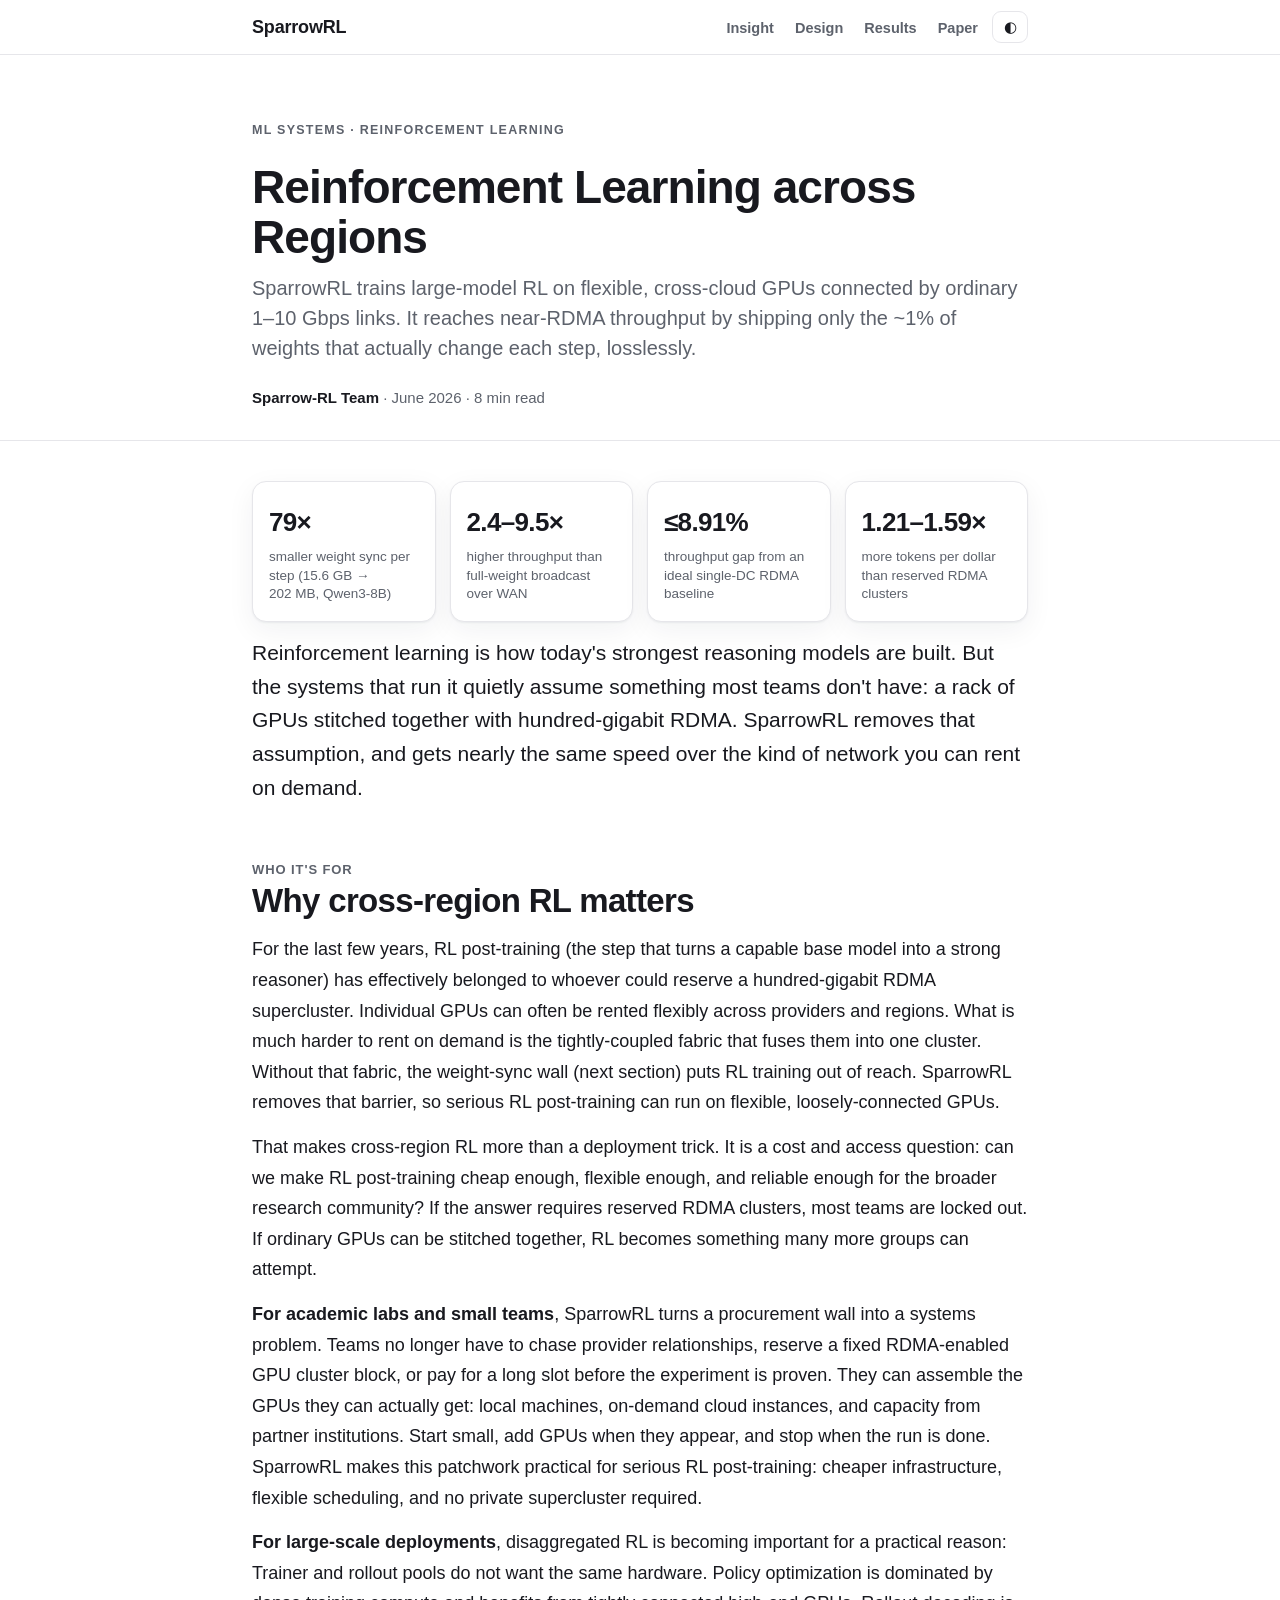
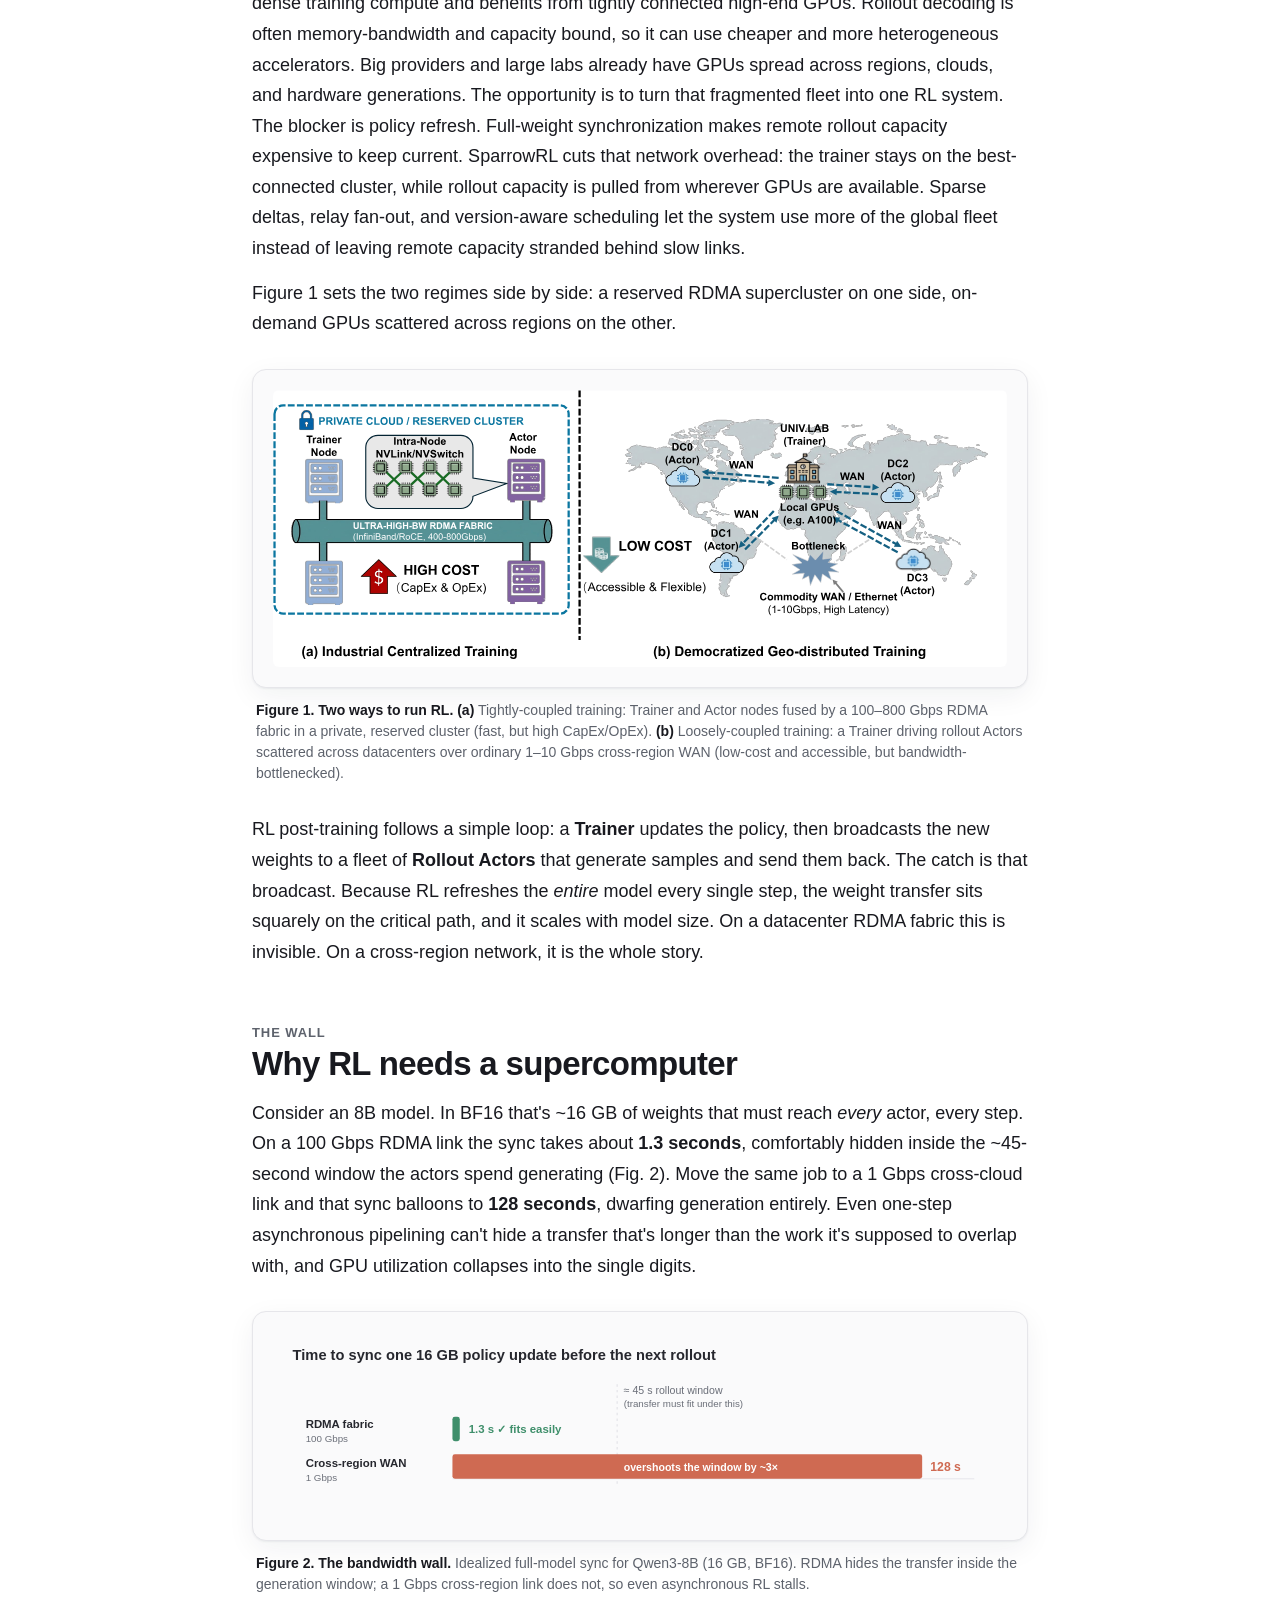
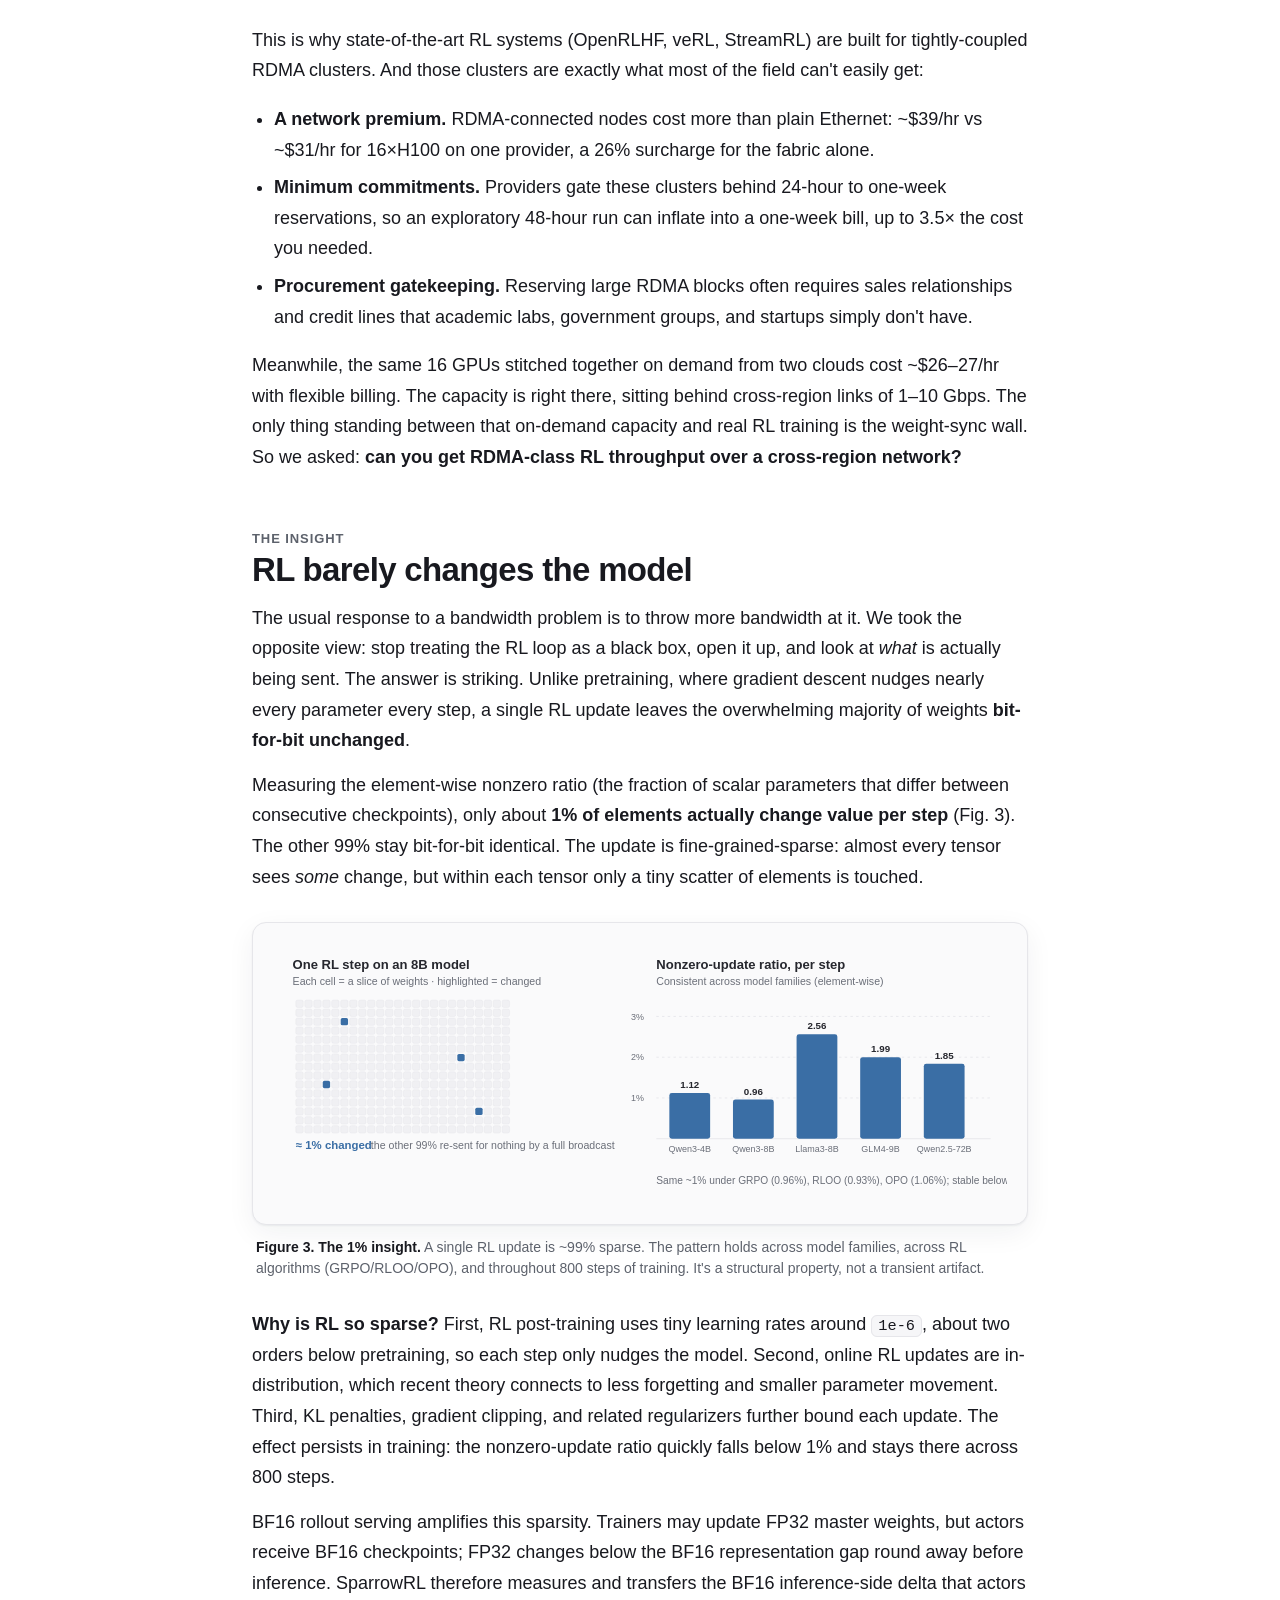
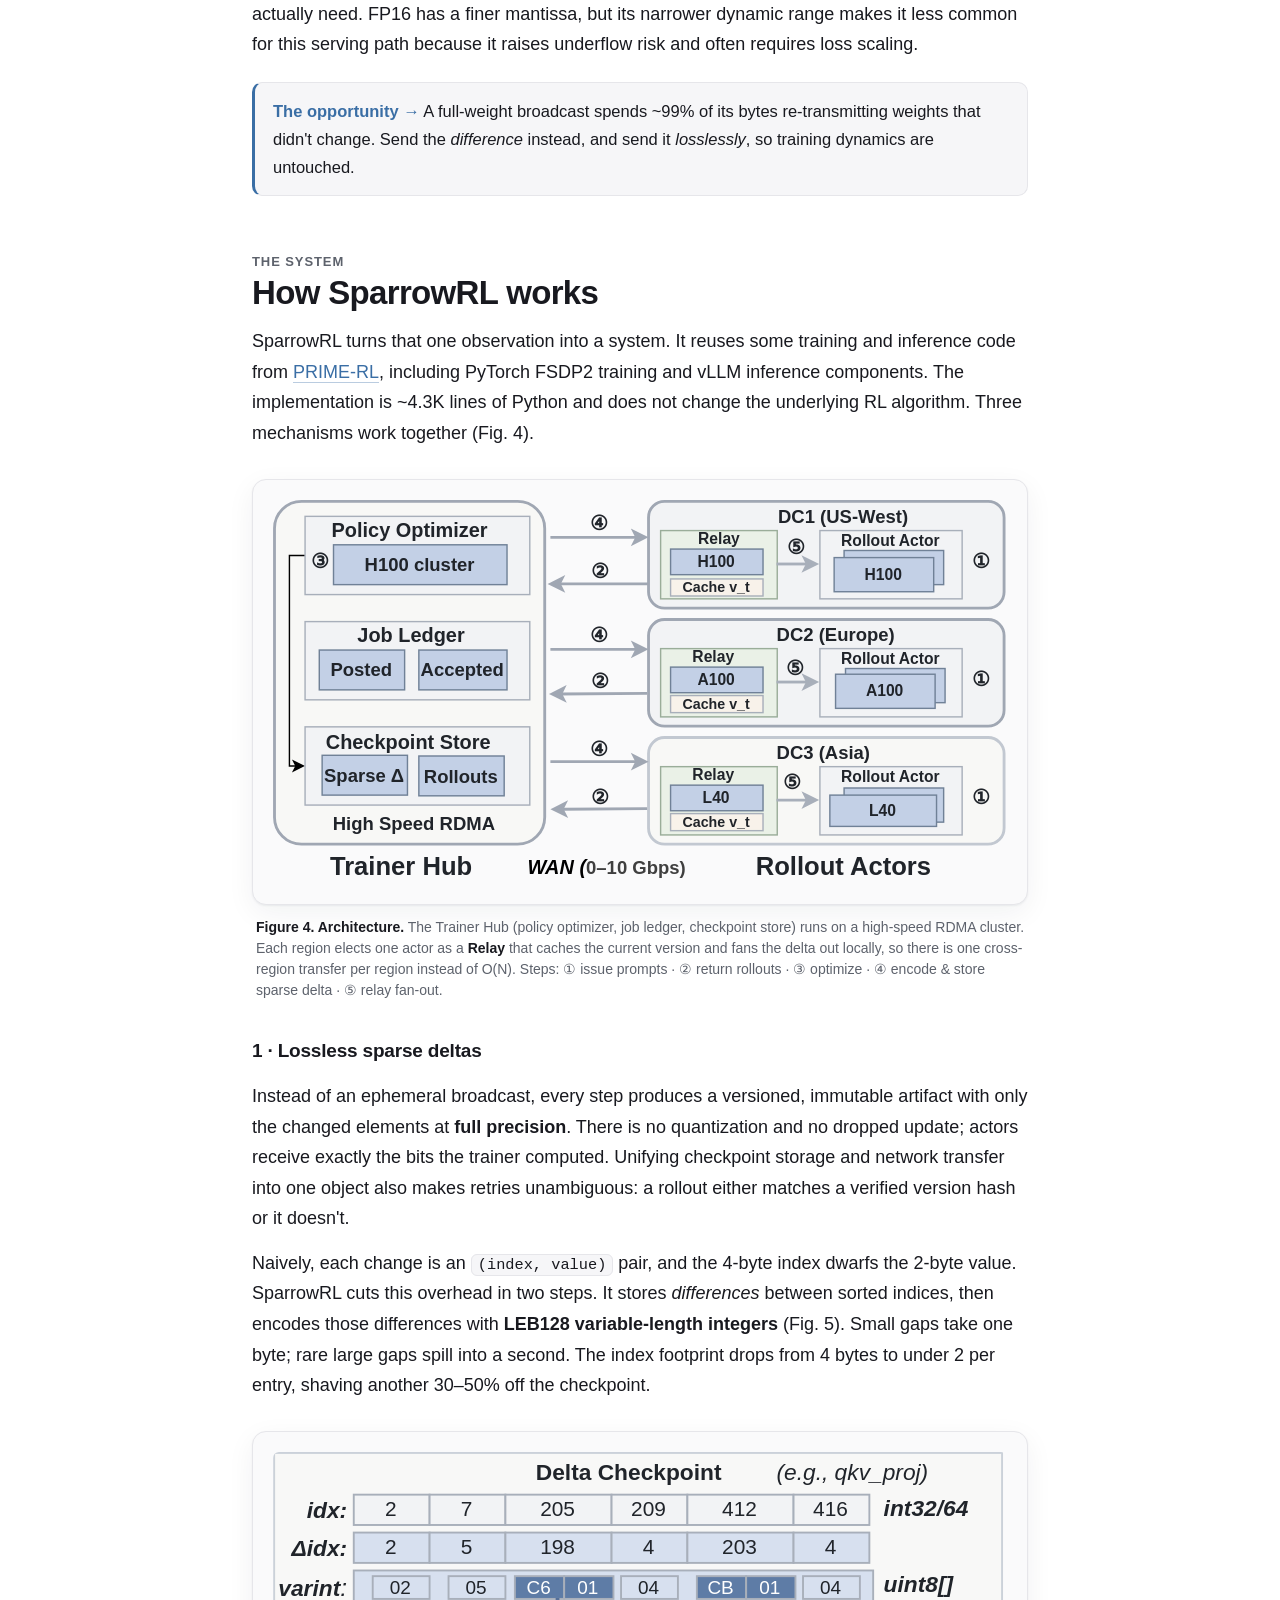
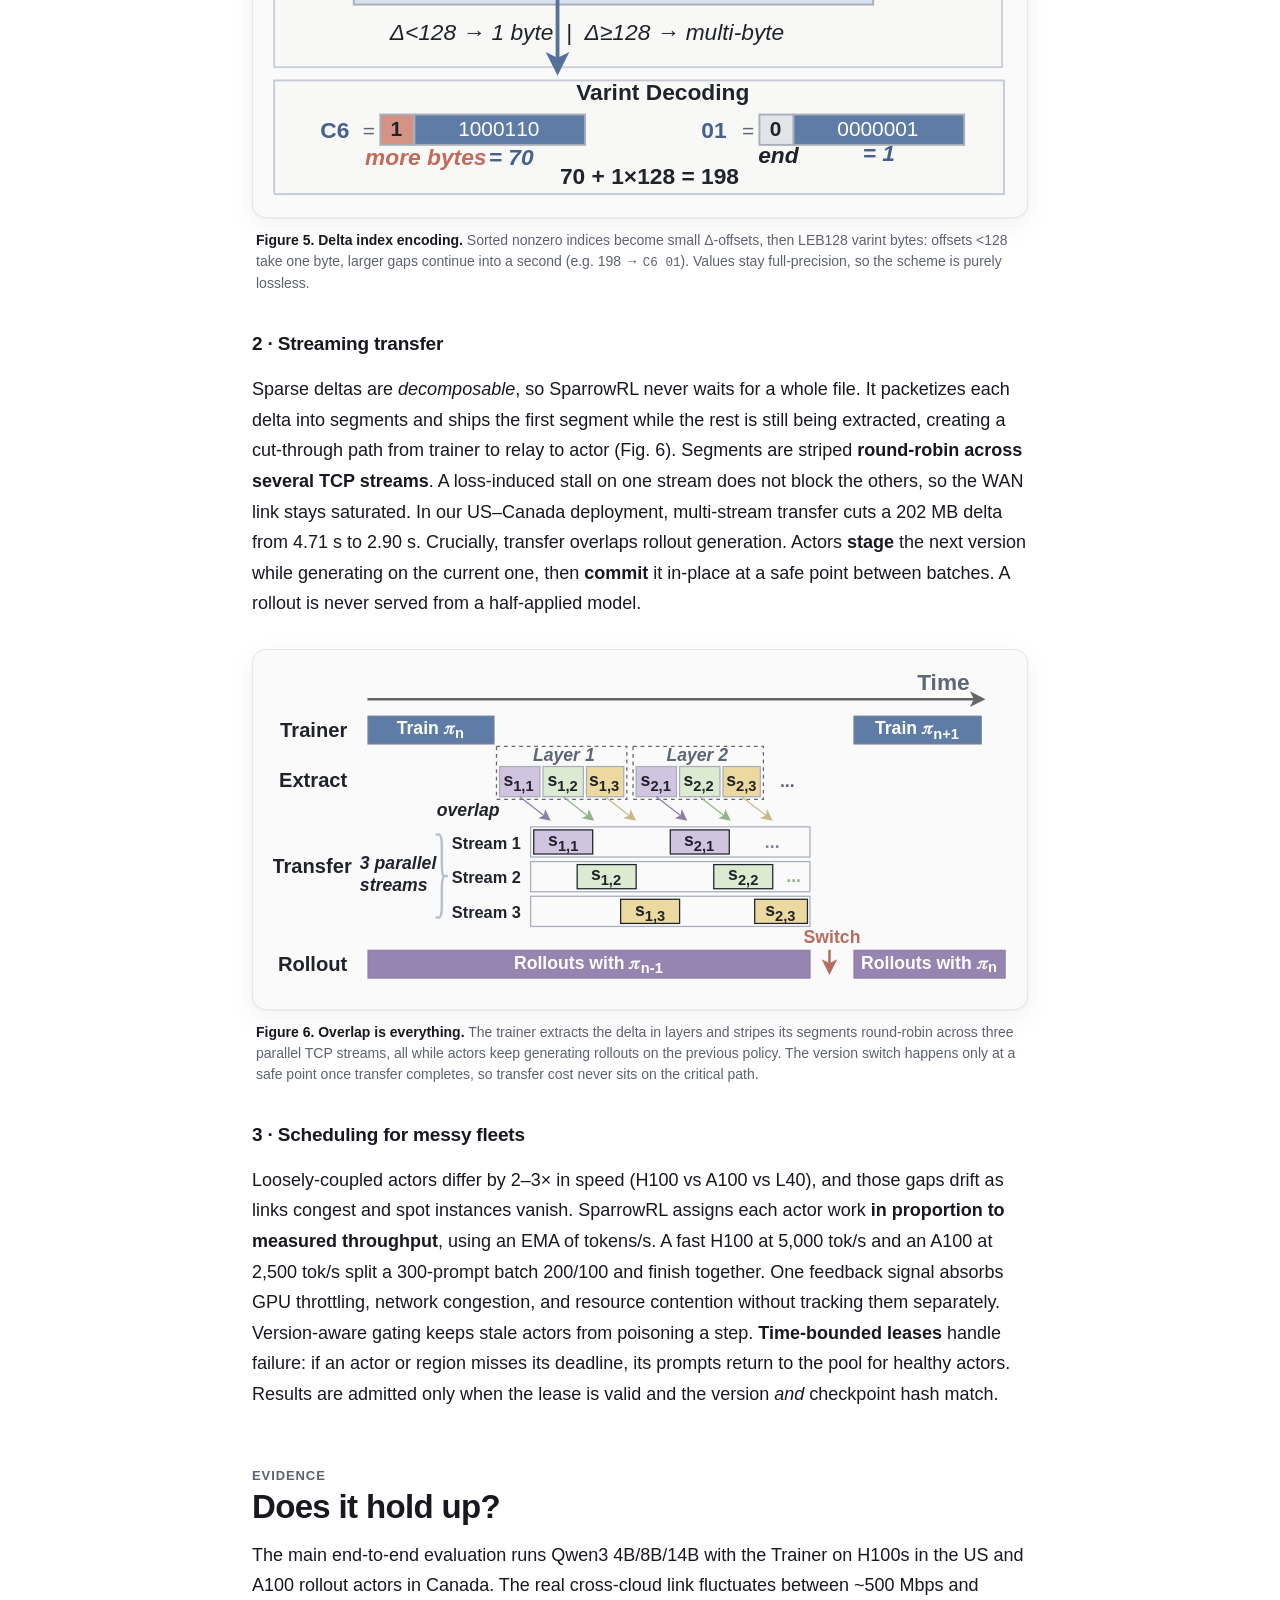
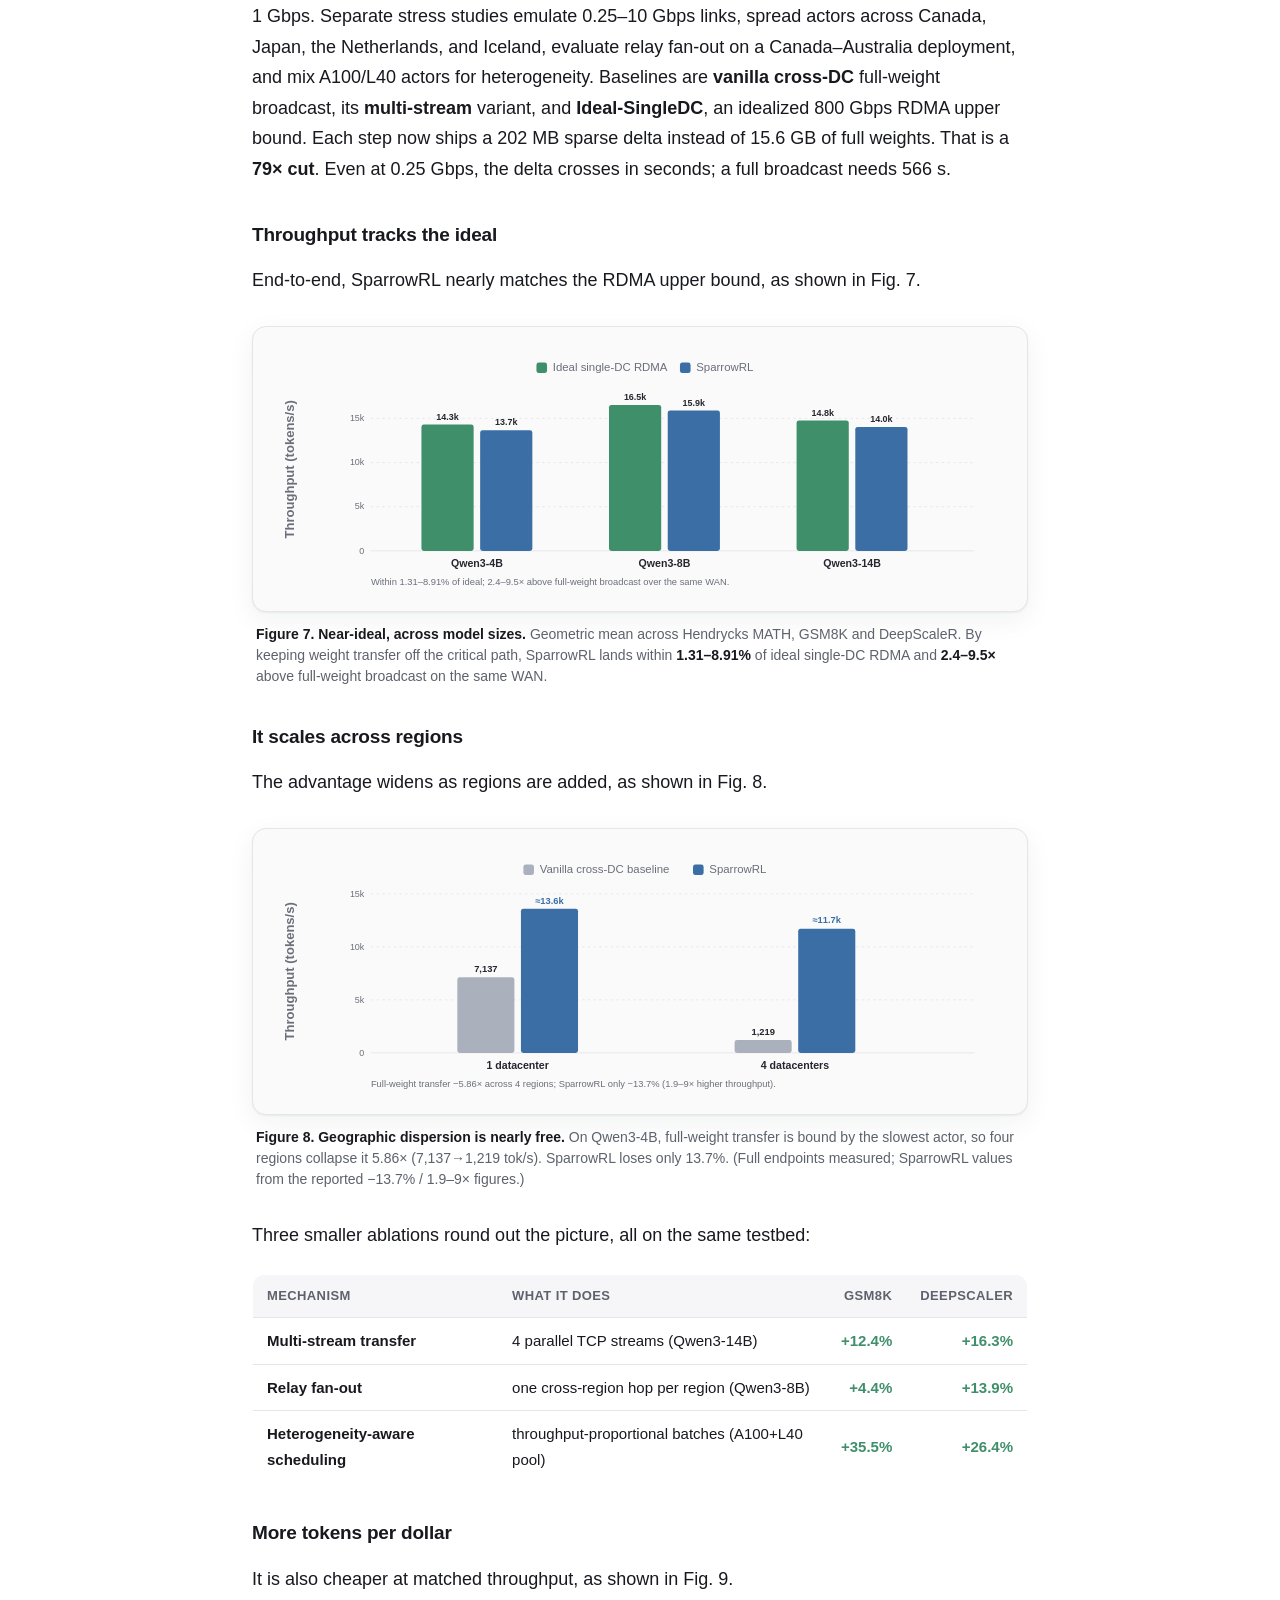
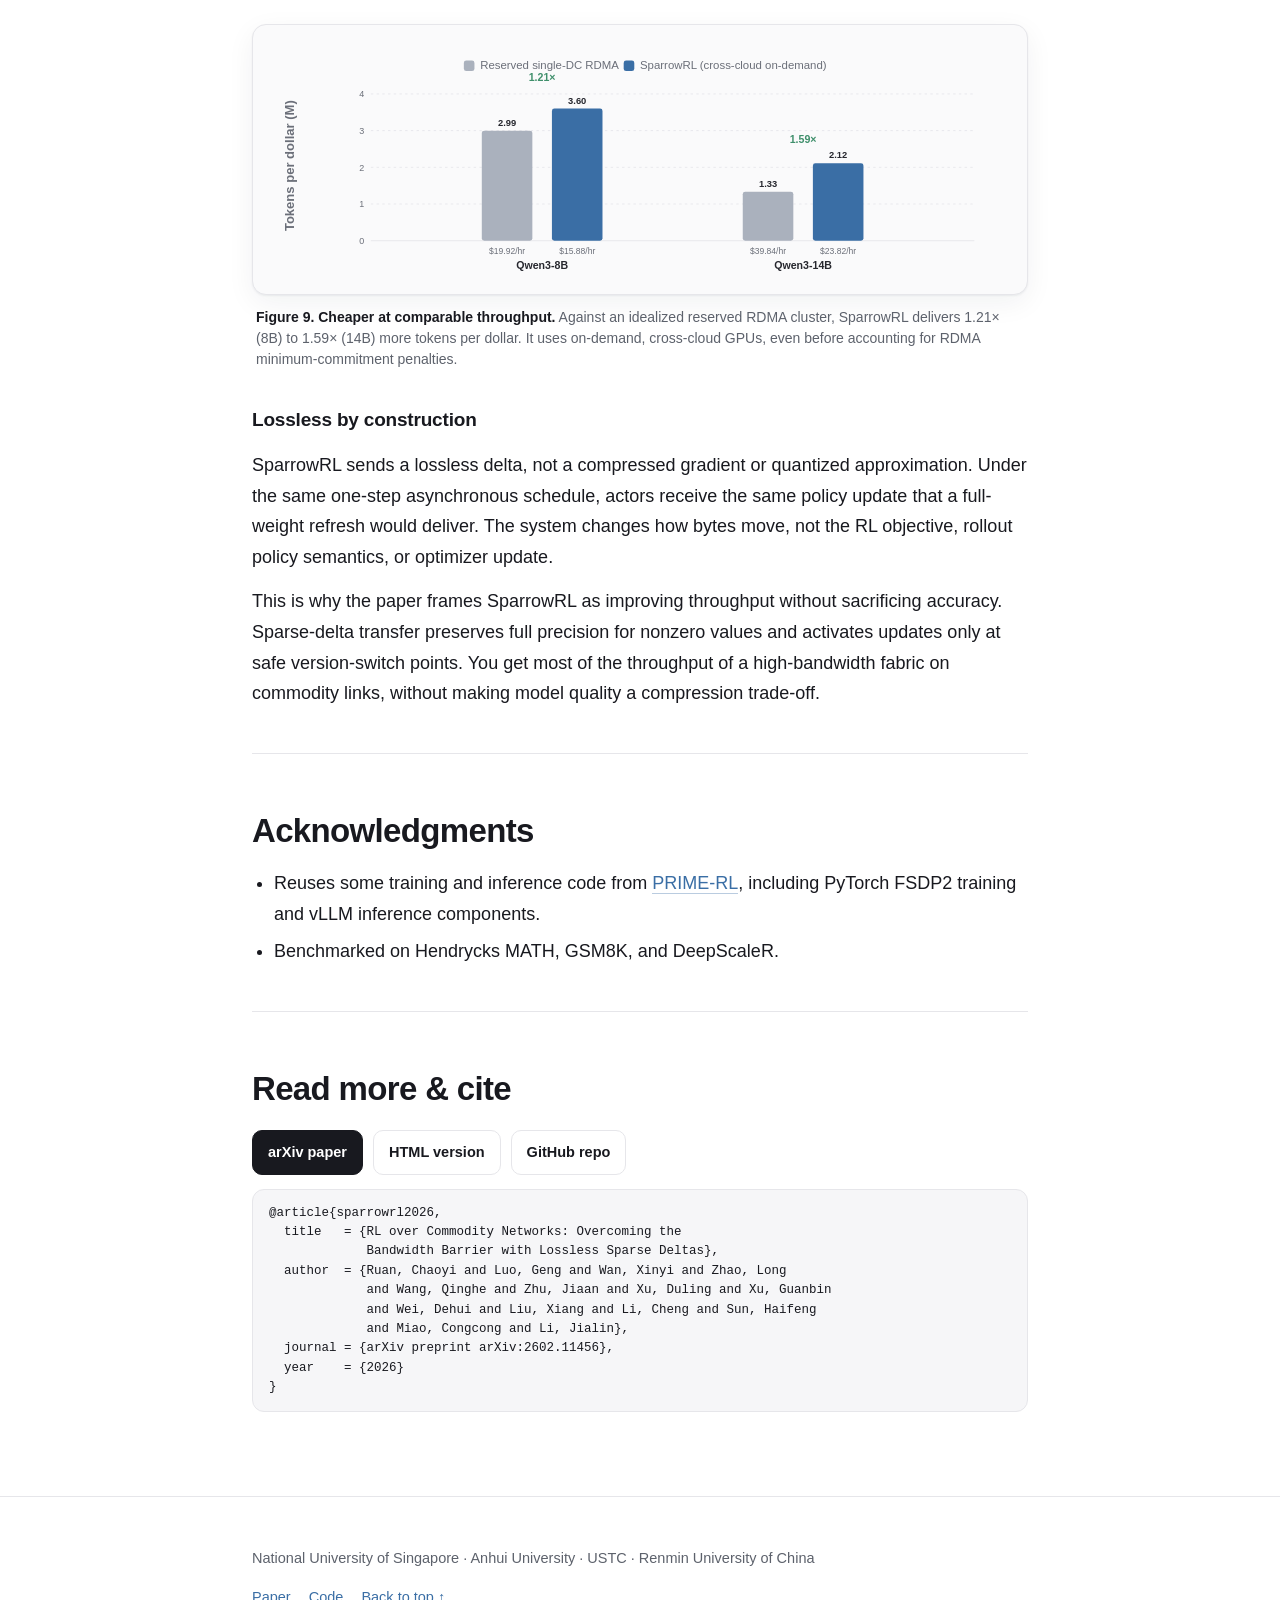
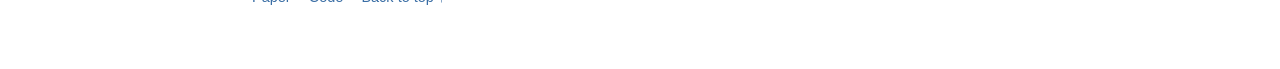
==== index.html @ 32c0387c "Update blog copy and add Chinese version" ====
<!DOCTYPE html>
<html lang="en">
<head>
<meta charset="utf-8">
<meta name="viewport" content="width=device-width, initial-scale=1">
<title>SparrowRL — Reinforcement Learning across Regions</title>
<meta name="description" content="SparrowRL trains large-model RL on flexible, cross-cloud GPUs over ordinary 1–10 Gbps links. It reaches near-RDMA speed by shipping only the ~1% of weights that change each step, losslessly.">
<meta property="og:type" content="article">
<meta property="og:title" content="Reinforcement Learning across Regions">
<meta property="og:description" content="79× smaller weight sync, 2.4–9.5× faster geo-distributed RL, within 8.91% of an ideal RDMA supercluster, by exploiting the 1% sparsity of RL updates.">
<link rel="preconnect" href="https://github.com">
<link rel="stylesheet" href="assets/style.css?v=2">
<link rel="icon" href="data:image/svg+xml,%3Csvg xmlns='http://www.w3.org/2000/svg' viewBox='0 0 32 32'%3E%3Crect width='32' height='32' rx='8' fill='%231c1f26'/%3E%3Cpath d='M7 18.5c5.6 0 9.2-2.6 11.7-8.2.5 4-.5 7.2-2.8 9.4 2.6-.3 4.8-1.7 6.4-3.9-.8 4.7-4.4 7.7-9.3 7.7-2.1 0-3.9-.5-5.3-1.5z' fill='%23ffffff'/%3E%3C/svg%3E">
</head>
<body>

<div class="topbar">
  <div class="row">
    <div class="brand">
      <a href="#top">SparrowRL</a>
    </div>
    <div class="spacer"></div>
    <nav>
      <a href="#insight">Insight</a>
      <a href="#design">Design</a>
      <a href="#results">Results</a>
      <a href="#cite">Paper</a>
    </nav>
    <button class="theme-btn" id="themeBtn" aria-label="Toggle dark mode" title="Toggle theme">◐</button>
  </div>
</div>

<a id="top"></a>
<header class="hero">
  <div class="wrap">
    <span class="eyebrow">ML Systems · Reinforcement Learning</span>
    <h1 class="title">Reinforcement Learning across Regions</h1>
    <p class="subtitle">SparrowRL trains large-model RL on flexible, cross-cloud GPUs connected by ordinary 1–10&nbsp;Gbps links. It reaches near-RDMA throughput by shipping only the&nbsp;~1% of weights that actually change each step, losslessly.</p>
    <p class="byline"><span class="names">Sparrow-RL Team</span> · June 2026 · 8 min read</p>
  </div>
</header>

<div class="wrap">
<article>

  <!-- TL;DR -->
  <div class="tldr">
    <div class="stat"><div class="big">79×</div><div class="lbl">smaller weight sync per step (15.6&nbsp;GB → 202&nbsp;MB, Qwen3-8B)</div></div>
    <div class="stat"><div class="big">2.4–9.5×</div><div class="lbl">higher throughput than full-weight broadcast over WAN</div></div>
    <div class="stat"><div class="big">≤8.91%</div><div class="lbl">throughput gap from an ideal single-DC RDMA baseline</div></div>
    <div class="stat"><div class="big">1.21–1.59×</div><div class="lbl">more tokens per dollar than reserved RDMA clusters</div></div>
  </div>

  <p class="lede">Reinforcement learning is how today's strongest reasoning models are built. But the systems that run it quietly assume something most teams don't have: a rack of GPUs stitched together with hundred-gigabit RDMA. SparrowRL removes that assumption, and gets nearly the same speed over the kind of network you can rent on demand.</p>

  <!-- ===================== WHO / MOTIVATION ===================== -->
  <h2 id="who"><span class="kicker">Who it's for</span>Why cross-region RL matters</h2>
  <p>For the last few years, RL post-training (the step that turns a capable base model into a strong reasoner) has effectively belonged to whoever could reserve a hundred-gigabit RDMA supercluster. Individual GPUs can often be rented flexibly across providers and regions. What is much harder to rent on demand is the tightly-coupled fabric that fuses them into one cluster. Without that fabric, the weight-sync wall (next section) puts RL training out of reach. SparrowRL removes that barrier, so serious RL post-training can run on flexible, loosely-connected GPUs.</p>
  <p>That makes cross-region RL more than a deployment trick. It is a cost and access question: can we make RL post-training cheap enough, flexible enough, and reliable enough for the broader research community? If the answer requires reserved RDMA clusters, most teams are locked out. If ordinary GPUs can be stitched together, RL becomes something many more groups can attempt.</p>
  <p><strong>For academic labs and small teams</strong>, SparrowRL turns a procurement wall into a systems problem. Teams no longer have to chase provider relationships, reserve a fixed RDMA-enabled GPU cluster block, or pay for a long slot before the experiment is proven. They can assemble the GPUs they can actually get: local machines, on-demand cloud instances, and capacity from partner institutions. Start small, add GPUs when they appear, and stop when the run is done. SparrowRL makes this patchwork practical for serious RL post-training: cheaper infrastructure, flexible scheduling, and no private supercluster required.</p>
  <p><strong>For large-scale deployments</strong>, disaggregated RL is becoming important for a practical reason: Trainer and rollout pools do not want the same hardware. Policy optimization is dominated by dense training compute and benefits from tightly connected high-end GPUs. Rollout decoding is often memory-bandwidth and capacity bound, so it can use cheaper and more heterogeneous accelerators. Big providers and large labs already have GPUs spread across regions, clouds, and hardware generations. The opportunity is to turn that fragmented fleet into one RL system. The blocker is policy refresh. Full-weight synchronization makes remote rollout capacity expensive to keep current. SparrowRL cuts that network overhead: the trainer stays on the best-connected cluster, while rollout capacity is pulled from wherever GPUs are available. Sparse deltas, relay fan-out, and version-aware scheduling let the system use more of the global fleet instead of leaving remote capacity stranded behind slow links.</p>

  <p>Figure 1 sets the two regimes side by side: a reserved RDMA supercluster on one side, on-demand GPUs scattered across regions on the other.</p>

  <figure class="bleed">
    <div class="figbox paper">
      <object type="image/svg+xml" data="assets/figures/two_paradigm.svg" style="width:100%;aspect-ratio:968/366;display:block" aria-label="Two RL deployment paradigms: tightly-coupled RDMA cluster versus loosely-coupled cross-region cluster"></object>
    </div>
    <figcaption><b>Figure 1. Two ways to run RL.</b> <b>(a)</b> Tightly-coupled training: Trainer and Actor nodes fused by a 100–800&nbsp;Gbps RDMA fabric in a private, reserved cluster (fast, but high CapEx/OpEx). <b>(b)</b> Loosely-coupled training: a Trainer driving rollout Actors scattered across datacenters over ordinary 1–10&nbsp;Gbps cross-region WAN (low-cost and accessible, but bandwidth-bottlenecked).</figcaption>
  </figure>

  <p>RL post-training follows a simple loop: a <strong>Trainer</strong> updates the policy, then broadcasts the new weights to a fleet of <strong>Rollout Actors</strong> that generate samples and send them back. The catch is that broadcast. Because RL refreshes the <em>entire</em> model every single step, the weight transfer sits squarely on the critical path, and it scales with model size. On a datacenter RDMA fabric this is invisible. On a cross-region network, it is the whole story.</p>

  <!-- ===================== PROBLEM ===================== -->
  <h2 id="problem"><span class="kicker">The wall</span>Why RL needs a supercomputer</h2>

  <p>Consider an 8B model. In BF16 that's ~16&nbsp;GB of weights that must reach <em>every</em> actor, every step. On a 100&nbsp;Gbps RDMA link the sync takes about <strong>1.3&nbsp;seconds</strong>, comfortably hidden inside the ~45-second window the actors spend generating (Fig. 2). Move the same job to a 1&nbsp;Gbps cross-cloud link and that sync balloons to <strong>128&nbsp;seconds</strong>, dwarfing generation entirely. Even one-step asynchronous pipelining can't hide a transfer that's longer than the work it's supposed to overlap with, and GPU utilization collapses into the single digits.</p>

  <figure class="bleed">
    <div class="figbox">
      <svg viewBox="0 0 900 230" role="img" aria-label="Bar chart: syncing a 16 GB update takes 1.3 s on RDMA but 128 s on cross-region WAN, overshooting the 45 s rollout window">
        <text x="24" y="34" class="f-text" font-size="18" font-weight="700">Time to sync one 16&nbsp;GB policy update before the next rollout</text>
        <!-- axis baseline -->
        <line x1="220" y1="180" x2="860" y2="180" class="f-line" stroke-width="1"/>
        <!-- rollout window dashed line at 45s : x = 220 + 45*4.5 = 422.5 -->
        <line x1="422" y1="64" x2="422" y2="190" class="f-grid" stroke-width="1.5"/>
        <text x="430" y="76" class="f-mut" font-size="13">≈ 45&nbsp;s rollout window</text>
        <text x="430" y="92" class="f-mut" font-size="12">(transfer must fit under this)</text>
        <!-- Row 1: RDMA 1.3s -> width 1.3*4.5 = 5.85 -->
        <text x="40" y="118" class="f-text" font-size="14" font-weight="600">RDMA fabric</text>
        <text x="40" y="135" class="f-mut" font-size="12">100&nbsp;Gbps</text>
        <rect x="220" y="104" width="9" height="30" rx="3" class="ideal"/>
        <text x="240" y="124" class="ideal" font-size="14" font-weight="700">1.3&nbsp;s ✓ fits easily</text>
        <!-- Row 2: commodity 128s -> width 128*4.5 = 576 -> 220..796 -->
        <text x="40" y="166" class="f-text" font-size="14" font-weight="600">Cross-region WAN</text>
        <rect x="220" y="150" width="576" height="30" rx="3" class="warn"/>
        <text x="806" y="170" class="warn" font-size="15" font-weight="700">128&nbsp;s</text>
        <text x="430" y="170" font-size="13" fill="#fff" font-weight="600">overshoots the window by ~3×</text>
        <text x="40" y="183" class="f-mut" font-size="12">1&nbsp;Gbps</text>
      </svg>
    </div>
    <figcaption><b>Figure 2. The bandwidth wall.</b> Idealized full-model sync for Qwen3-8B (16&nbsp;GB, BF16). RDMA hides the transfer inside the generation window; a 1&nbsp;Gbps cross-region link does not, so even asynchronous RL stalls.</figcaption>
  </figure>

  <p>This is why state-of-the-art RL systems (OpenRLHF, veRL, StreamRL) are built for tightly-coupled RDMA clusters. And those clusters are exactly what most of the field can't easily get:</p>

  <ul>
    <li><strong>A network premium.</strong> RDMA-connected nodes cost more than plain Ethernet: ~$39/hr vs ~$31/hr for 16×H100 on one provider, a 26% surcharge for the fabric alone.</li>
    <li><strong>Minimum commitments.</strong> Providers gate these clusters behind 24-hour to one-week reservations, so an exploratory 48-hour run can inflate into a one-week bill, up to 3.5× the cost you needed.</li>
    <li><strong>Procurement gatekeeping.</strong> Reserving large RDMA blocks often requires sales relationships and credit lines that academic labs, government groups, and startups simply don't have.</li>
  </ul>

  <p>Meanwhile, the same 16 GPUs stitched together on demand from two clouds cost ~$26–27/hr with flexible billing. The capacity is right there, sitting behind cross-region links of 1–10&nbsp;Gbps. The only thing standing between that on-demand capacity and real RL training is the weight-sync wall. So we asked: <strong>can you get RDMA-class RL throughput over a cross-region network?</strong></p>

  <!-- ===================== INSIGHT ===================== -->
  <h2 id="insight"><span class="kicker">The insight</span>RL barely changes the model</h2>

  <p>The usual response to a bandwidth problem is to throw more bandwidth at it. We took the opposite view: stop treating the RL loop as a black box, open it up, and look at <em>what</em> is actually being sent. The answer is striking. Unlike pretraining, where gradient descent nudges nearly every parameter every step, a single RL update leaves the overwhelming majority of weights <strong>bit-for-bit unchanged</strong>.</p>

  <p>Measuring the element-wise nonzero ratio (the fraction of scalar parameters that differ between consecutive checkpoints), only about <strong>1% of elements actually change value per step</strong> (Fig. 3). The other 99% stay bit-for-bit identical. The update is fine-grained-sparse: almost every tensor sees <em>some</em> change, but within each tensor only a tiny scatter of elements is touched.</p>

  <figure class="bleed">
    <div class="figbox">
      <svg viewBox="0 0 900 320" role="img" aria-label="Left: a weight grid with about 1 percent of cells highlighted. Right: nonzero-update ratio bars across model families, all between 0.9 and 2.6 percent.">
        <!-- LEFT: weight grid -->
        <text x="24" y="32" class="f-text" font-size="16" font-weight="700">One RL step on an 8B model</text>
        <text x="24" y="52" class="f-mut" font-size="13">Each cell = a slice of weights · highlighted = changed</text>
        <!-- grid 18 cols x 10 rows, cell 13, gap 2 -> 15 px step. start 28,72 -->
        <g class="f-panel" style="stroke:var(--fig-line)" stroke-width="0.5">
          <!-- background faint cells generated -->
        </g>
        <g id="grid"></g>
        <script type="application/json" id="gridmeta">{"cols":24,"rows":15,"x":28,"y":70,"step":11,"size":9,"hot":[53,162,219,308]}</script>
        <text x="28" y="252" class="delta" font-size="14" font-weight="700">≈ 1% changed</text>
        <text x="120" y="252" class="f-mut" font-size="13">the other 99% re-sent for nothing by a full broadcast</text>

        <!-- RIGHT: nonzero ratio bars -->
        <text x="470" y="32" class="f-text" font-size="16" font-weight="700">Nonzero-update ratio, per step</text>
        <text x="470" y="52" class="f-mut" font-size="13">Consistent across model families (element-wise)</text>
        <!-- axis: y 0..3% over y=240..90 (150px) -> 50px per % ; x baseline 240 -->
        <line x1="470" y1="240" x2="880" y2="240" class="f-line" stroke-width="1"/>
        <!-- gridlines 1,2,3 % -->
        <line x1="470" y1="190" x2="880" y2="190" class="f-grid" stroke-width="1"/><text x="455" y="194" class="f-mut" font-size="11" text-anchor="end">1%</text>
        <line x1="470" y1="140" x2="880" y2="140" class="f-grid" stroke-width="1"/><text x="455" y="144" class="f-mut" font-size="11" text-anchor="end">2%</text>
        <line x1="470" y1="90"  x2="880" y2="90"  class="f-grid" stroke-width="1"/><text x="455" y="94"  class="f-mut" font-size="11" text-anchor="end">3%</text>
        <!-- bars: width 50, slot ~78; values *50px/% -->
        <!-- Qwen3-4B 1.12 -> 56 -->
        <rect x="486" y="184" width="50" height="56" rx="3" class="delta"/><text x="511" y="178" class="f-text" font-size="12" text-anchor="middle" font-weight="700">1.12</text>
        <!-- Qwen3-8B 0.96 -> 48 -->
        <rect x="564" y="192" width="50" height="48" rx="3" class="delta"/><text x="589" y="186" class="f-text" font-size="12" text-anchor="middle" font-weight="700">0.96</text>
        <!-- Llama3-8B 2.56 -> 128 -->
        <rect x="642" y="112" width="50" height="128" rx="3" class="delta"/><text x="667" y="106" class="f-text" font-size="12" text-anchor="middle" font-weight="700">2.56</text>
        <!-- GLM4-9B 1.99 -> 99.5 -->
        <rect x="720" y="140" width="50" height="100" rx="3" class="delta"/><text x="745" y="134" class="f-text" font-size="12" text-anchor="middle" font-weight="700">1.99</text>
        <!-- Qwen2.5-72B 1.85 -> 92.5 -->
        <rect x="798" y="148" width="50" height="92" rx="3" class="delta"/><text x="823" y="142" class="f-text" font-size="12" text-anchor="middle" font-weight="700">1.85</text>
        <!-- x labels -->
        <text x="511" y="256" class="f-mut" font-size="11" text-anchor="middle">Qwen3-4B</text>
        <text x="589" y="256" class="f-mut" font-size="11" text-anchor="middle">Qwen3-8B</text>
        <text x="667" y="256" class="f-mut" font-size="11" text-anchor="middle">Llama3-8B</text>
        <text x="745" y="256" class="f-mut" font-size="11" text-anchor="middle">GLM4-9B</text>
        <text x="823" y="256" class="f-mut" font-size="11" text-anchor="middle">Qwen2.5-72B</text>
        <text x="470" y="296" class="f-mut" font-size="12.5">Same ~1% under GRPO (0.96%), RLOO (0.93%), OPO (1.06%); stable below 1% across 800 steps.</text>
      </svg>
    </div>
    <figcaption><b>Figure 3. The 1% insight.</b> A single RL update is ~99% sparse. The pattern holds across model families, across RL algorithms (GRPO/RLOO/OPO), and throughout 800 steps of training. It's a structural property, not a transient artifact.</figcaption>
  </figure>

  <p><strong>Why is RL so sparse?</strong> First, RL post-training uses tiny learning rates around <code>1e-6</code>, about two orders below pretraining, so each step only nudges the model. Second, online RL updates are in-distribution, which recent theory connects to less forgetting and smaller parameter movement. Third, KL penalties, gradient clipping, and related regularizers further bound each update. The effect persists in training: the nonzero-update ratio quickly falls below 1% and stays there across 800 steps.</p>

  <p>BF16 rollout serving amplifies this sparsity. Trainers may update FP32 master weights, but actors receive BF16 checkpoints; FP32 changes below the BF16 representation gap round away before inference. SparrowRL therefore measures and transfers the BF16 inference-side delta that actors actually need. FP16 has a finer mantissa, but its narrower dynamic range makes it less common for this serving path because it raises underflow risk and often requires loss scaling.</p>

  <div class="callout"><span class="tag">The opportunity →</span> A full-weight broadcast spends ~99% of its bytes re-transmitting weights that didn't change. Send the <em>difference</em> instead, and send it <em>losslessly</em>, so training dynamics are untouched.</div>

  <!-- ===================== DESIGN ===================== -->
  <h2 id="design"><span class="kicker">The system</span>How SparrowRL works</h2>

  <p>SparrowRL turns that one observation into a system. It reuses some training and inference code from <a href="https://github.com/PrimeIntellect-ai/prime-rl">PRIME-RL</a>, including PyTorch FSDP2 training and vLLM inference components. The implementation is ~4.3K lines of Python and does not change the underlying RL algorithm. Three mechanisms work together (Fig. 4).</p>

  <figure class="bleed">
    <div class="figbox paper">
      <object type="image/svg+xml" data="assets/figures/architecture.svg" style="width:100%;aspect-ratio:516/270;display:block" aria-label="SparrowRL architecture: Trainer Hub over WAN to regional relays and rollout actors"></object>
    </div>
    <figcaption><b>Figure 4. Architecture.</b> The Trainer Hub (policy optimizer, job ledger, checkpoint store) runs on a high-speed RDMA cluster. Each region elects one actor as a <b>Relay</b> that caches the current version and fans the delta out locally, so there is one cross-region transfer per region instead of O(N). Steps: ① issue prompts · ② return rollouts · ③ optimize · ④ encode &amp; store sparse delta · ⑤ relay fan-out.</figcaption>
  </figure>

  <h3>1 · Lossless sparse deltas</h3>
  <p>Instead of an ephemeral broadcast, every step produces a versioned, immutable artifact with only the changed elements at <strong>full precision</strong>. There is no quantization and no dropped update; actors receive exactly the bits the trainer computed. Unifying checkpoint storage and network transfer into one object also makes retries unambiguous: a rollout either matches a verified version hash or it doesn't.</p>
  <p>Naively, each change is an <code>(index, value)</code> pair, and the 4-byte index dwarfs the 2-byte value. SparrowRL cuts this overhead in two steps. It stores <em>differences</em> between sorted indices, then encodes those differences with <strong>LEB128 variable-length integers</strong> (Fig. 5). Small gaps take one byte; rare large gaps spill into a second. The index footprint drops from 4 bytes to under 2 per entry, shaving another 30–50% off the checkpoint.</p>

  <figure class="bleed">
    <div class="figbox paper">
      <object type="image/svg+xml" data="assets/figures/delta_encoding.svg" style="width:100%;aspect-ratio:387/182;display:block" aria-label="Delta checkpoint index encoding: absolute indices to delta offsets to LEB128 varint bytes, with a varint decoding example"></object>
    </div>
    <figcaption><b>Figure 5. Delta index encoding.</b> Sorted nonzero indices become small Δ-offsets, then LEB128 varint bytes: offsets &lt;128 take one byte, larger gaps continue into a second (e.g. 198 → <span class="mono">C6 01</span>). Values stay full-precision, so the scheme is purely lossless.</figcaption>
  </figure>

  <h3>2 · Streaming transfer</h3>
  <p>Sparse deltas are <em>decomposable</em>, so SparrowRL never waits for a whole file. It packetizes each delta into segments and ships the first segment while the rest is still being extracted, creating a cut-through path from trainer to relay to actor (Fig. 6). Segments are striped <strong>round-robin across several TCP streams</strong>. A loss-induced stall on one stream does not block the others, so the WAN link stays saturated. In our US–Canada deployment, multi-stream transfer cuts a 202&nbsp;MB delta from 4.71&nbsp;s to 2.90&nbsp;s. Crucially, transfer overlaps rollout generation. Actors <strong>stage</strong> the next version while generating on the current one, then <strong>commit</strong> it in-place at a safe point between batches. A rollout is never served from a half-applied model.</p>

  <figure class="bleed">
    <div class="figbox paper">
      <object type="image/svg+xml" data="assets/figures/timeline.svg" style="width:100%;aspect-ratio:583/253;display:block" aria-label="Streaming timeline: extract delta in layers, stripe round-robin across three parallel TCP streams, rollout switches at a safe point"></object>
    </div>
    <figcaption><b>Figure 6. Overlap is everything.</b> The trainer extracts the delta in layers and stripes its segments round-robin across three parallel TCP streams, all while actors keep generating rollouts on the previous policy. The version switch happens only at a safe point once transfer completes, so transfer cost never sits on the critical path.</figcaption>
  </figure>

  <h3>3 · Scheduling for messy fleets</h3>
  <p>Loosely-coupled actors differ by 2–3× in speed (H100 vs A100 vs L40), and those gaps drift as links congest and spot instances vanish. SparrowRL assigns each actor work <strong>in proportion to measured throughput</strong>, using an EMA of tokens/s. A fast H100 at 5,000 tok/s and an A100 at 2,500 tok/s split a 300-prompt batch 200/100 and finish together. One feedback signal absorbs GPU throttling, network congestion, and resource contention without tracking them separately. Version-aware gating keeps stale actors from poisoning a step. <strong>Time-bounded leases</strong> handle failure: if an actor or region misses its deadline, its prompts return to the pool for healthy actors. Results are admitted only when the lease is valid and the version <em>and</em> checkpoint hash match.</p>

  <!-- ===================== RESULTS ===================== -->
  <h2 id="results"><span class="kicker">Evidence</span>Does it hold up?</h2>

  <p>The main end-to-end evaluation runs Qwen3 4B/8B/14B with the Trainer on H100s in the US and A100 rollout actors in Canada. The real cross-cloud link fluctuates between ~500&nbsp;Mbps and 1&nbsp;Gbps. Separate stress studies emulate 0.25–10&nbsp;Gbps links, spread actors across Canada, Japan, the Netherlands, and Iceland, evaluate relay fan-out on a Canada–Australia deployment, and mix A100/L40 actors for heterogeneity. Baselines are <b>vanilla cross-DC</b> full-weight broadcast, its <b>multi-stream</b> variant, and <b>Ideal-SingleDC</b>, an idealized 800&nbsp;Gbps RDMA upper bound. Each step now ships a 202&nbsp;MB sparse delta instead of 15.6&nbsp;GB of full weights. That is a <b>79× cut</b>. Even at 0.25&nbsp;Gbps, the delta crosses in seconds; a full broadcast needs 566&nbsp;s.</p>

  <h3>Throughput tracks the ideal</h3>
  <p>End-to-end, SparrowRL nearly matches the RDMA upper bound, as shown in Fig. 7.</p>
  <figure class="bleed">
    <div class="figbox">
      <svg viewBox="0 0 900 300" role="img" aria-label="Grouped bars of end-to-end throughput in tokens per second for Qwen3-4B, 8B and 14B: SparrowRL nearly matches the ideal single-DC RDMA baseline.">
        <text x="26" y="150" transform="rotate(-90 26 150)" text-anchor="middle" class="f-mut" font-size="16" font-weight="700">Throughput (tokens/s)</text>
        <line x1="120" y1="250" x2="860" y2="250" class="f-line"/>
        <g class="f-grid"><line x1="120" y1="195.8" x2="860" y2="195.8"/><line x1="120" y1="141.7" x2="860" y2="141.7"/><line x1="120" y1="87.5" x2="860" y2="87.5"/></g>
        <g class="f-mut" font-size="11" text-anchor="end"><text x="112" y="254">0</text><text x="112" y="199">5k</text><text x="112" y="145">10k</text><text x="112" y="91">15k</text></g>
        <g font-size="14"><rect x="323" y="19" width="13" height="13" rx="3" class="ideal"/><text x="343" y="30" class="f-mut">Ideal single-DC RDMA</text><rect x="499" y="19" width="13" height="13" rx="3" class="delta"/><text x="519" y="30" class="f-mut">SparrowRL</text></g>
        <rect x="182" y="95" width="64" height="155" rx="3" class="ideal"/><text x="214" y="89" class="f-text" font-size="11" text-anchor="middle" font-weight="700">14.3k</text>
        <rect x="254" y="102" width="64" height="148" rx="3" class="delta"/><text x="286" y="96" class="f-text" font-size="11" text-anchor="middle" font-weight="700">13.7k</text>
        <text x="250" y="270" class="f-text" font-size="13" text-anchor="middle" font-weight="700">Qwen3-4B</text>
        <rect x="412" y="71" width="64" height="179" rx="3" class="ideal"/><text x="444" y="65" class="f-text" font-size="11" text-anchor="middle" font-weight="700">16.5k</text>
        <rect x="484" y="78" width="64" height="172" rx="3" class="delta"/><text x="516" y="72" class="f-text" font-size="11" text-anchor="middle" font-weight="700">15.9k</text>
        <text x="480" y="270" class="f-text" font-size="13" text-anchor="middle" font-weight="700">Qwen3-8B</text>
        <rect x="642" y="90" width="64" height="160" rx="3" class="ideal"/><text x="674" y="84" class="f-text" font-size="11" text-anchor="middle" font-weight="700">14.8k</text>
        <rect x="714" y="98" width="64" height="152" rx="3" class="delta"/><text x="746" y="92" class="f-text" font-size="11" text-anchor="middle" font-weight="700">14.0k</text>
        <text x="710" y="270" class="f-text" font-size="13" text-anchor="middle" font-weight="700">Qwen3-14B</text>
        <text x="120" y="292" class="f-mut" font-size="11.5">Within 1.31–8.91% of ideal; 2.4–9.5× above full-weight broadcast over the same WAN.</text>
      </svg>
    </div>
    <figcaption><b>Figure 7. Near-ideal, across model sizes.</b> Geometric mean across Hendrycks MATH, GSM8K and DeepScaleR. By keeping weight transfer off the critical path, SparrowRL lands within <b>1.31–8.91%</b> of ideal single-DC RDMA and <b>2.4–9.5×</b> above full-weight broadcast on the same WAN.</figcaption>
  </figure>

  <h3>It scales across regions</h3>
  <p>The advantage widens as regions are added, as shown in Fig. 8.</p>
  <figure class="bleed">
    <div class="figbox">
      <svg viewBox="0 0 900 300" role="img" aria-label="Grouped bars: across 1 versus 4 datacenters, the vanilla cross-DC baseline’s throughput collapses from 7137 to 1219 tokens per second while SparrowRL stays near 13k.">
        <text x="26" y="150" transform="rotate(-90 26 150)" text-anchor="middle" class="f-mut" font-size="16" font-weight="700">Throughput (tokens/s)</text>
        <line x1="120" y1="250" x2="860" y2="250" class="f-line"/>
        <g class="f-grid"><line x1="120" y1="185" x2="860" y2="185"/><line x1="120" y1="120" x2="860" y2="120"/><line x1="120" y1="55" x2="860" y2="55"/></g>
        <g class="f-mut" font-size="11" text-anchor="end"><text x="112" y="254">0</text><text x="112" y="189">5k</text><text x="112" y="124">10k</text><text x="112" y="59">15k</text></g>
        <g font-size="14"><rect x="307" y="19" width="13" height="13" rx="3" class="full"/><text x="327" y="30" class="f-mut">Vanilla cross-DC baseline</text><rect x="515" y="19" width="13" height="13" rx="3" class="delta"/><text x="535" y="30" class="f-mut">SparrowRL</text></g>
        <rect x="226" y="157.2" width="70" height="92.8" rx="3" class="full"/><text x="261" y="151" class="f-text" font-size="11.5" text-anchor="middle" font-weight="700">7,137</text>
        <rect x="304" y="73.2" width="70" height="176.8" rx="3" class="delta"/><text x="339" y="67" class="delta" font-size="11.5" text-anchor="middle" font-weight="700">≈13.6k</text>
        <text x="300" y="270" class="f-text" font-size="13" text-anchor="middle" font-weight="700">1 datacenter</text>
        <rect x="566" y="234.2" width="70" height="15.8" rx="3" class="full"/><text x="601" y="228" class="f-text" font-size="11.5" text-anchor="middle" font-weight="700">1,219</text>
        <rect x="644" y="97.9" width="70" height="152.1" rx="3" class="delta"/><text x="679" y="91" class="delta" font-size="11.5" text-anchor="middle" font-weight="700">≈11.7k</text>
        <text x="640" y="270" class="f-text" font-size="13" text-anchor="middle" font-weight="700">4 datacenters</text>
        <text x="120" y="292" class="f-mut" font-size="11.5">Full-weight transfer −5.86× across 4 regions; SparrowRL only −13.7% (1.9–9× higher throughput).</text>
      </svg>
    </div>
    <figcaption><b>Figure 8. Geographic dispersion is nearly free.</b> On Qwen3-4B, full-weight transfer is bound by the slowest actor, so four regions collapse it 5.86× (7,137→1,219 tok/s). SparrowRL loses only 13.7%. <span class="f-mut">(Full endpoints measured; SparrowRL values from the reported −13.7% / 1.9–9× figures.)</span></figcaption>
  </figure>

  <p>Three smaller ablations round out the picture, all on the same testbed:</p>
  <div class="tbl-wrap">
  <table>
    <thead><tr><th>Mechanism</th><th>What it does</th><th class="num">GSM8K</th><th class="num">DeepScaleR</th></tr></thead>
    <tbody>
      <tr><td><b>Multi-stream transfer</b></td><td>4 parallel TCP streams (Qwen3-14B)</td><td class="num gain">+12.4%</td><td class="num gain">+16.3%</td></tr>
      <tr><td><b>Relay fan-out</b></td><td>one cross-region hop per region (Qwen3-8B)</td><td class="num gain">+4.4%</td><td class="num gain">+13.9%</td></tr>
      <tr><td><b>Heterogeneity-aware scheduling</b></td><td>throughput-proportional batches (A100+L40 pool)</td><td class="num gain">+35.5%</td><td class="num gain">+26.4%</td></tr>
    </tbody>
  </table>
  </div>

  <h3>More tokens per dollar</h3>
  <p>It is also cheaper at matched throughput, as shown in Fig. 9.</p>
  <figure class="bleed">
    <div class="figbox">
      <svg viewBox="0 0 900 280" role="img" aria-label="Tokens per dollar: SparrowRL beats a reserved single-DC RDMA cluster by 1.21x at 8B and 1.59x at 14B.">
        <text x="26" y="148" transform="rotate(-90 26 148)" text-anchor="middle" class="f-mut" font-size="16" font-weight="700">Tokens per dollar (M)</text>
        <!-- y 0..4 over y 240..60 (180px) -> 45px/unit -->
        <line x1="120" y1="240" x2="860" y2="240" class="f-line"/>
        <g class="f-grid"><line x1="120" y1="195" x2="860" y2="195"/><line x1="120" y1="150" x2="860" y2="150"/><line x1="120" y1="105" x2="860" y2="105"/><line x1="120" y1="60" x2="860" y2="60"/></g>
        <g class="f-mut" font-size="11" text-anchor="end"><text x="112" y="244">0</text><text x="112" y="199">1</text><text x="112" y="154">2</text><text x="112" y="109">3</text><text x="112" y="64">4</text></g>
        <!-- 8B group x~320 -->
        <text x="330" y="275" class="f-text" font-size="13" font-weight="700" text-anchor="middle">Qwen3-8B</text>
        <!-- SingleDC 2.99 -> h=134.6 -> y=105.4 -->
        <rect x="256" y="105" width="62" height="135" rx="3" class="full"/><text x="287" y="99" class="f-text" font-size="11.5" text-anchor="middle" font-weight="700">2.99</text><text x="287" y="256" class="f-mut" font-size="10.5" text-anchor="middle">$19.92/hr</text>
        <!-- Sparrow 3.60 -> h=162 -> y=78 -->
        <rect x="342" y="78" width="62" height="162" rx="3" class="delta"/><text x="373" y="72" class="f-text" font-size="11.5" text-anchor="middle" font-weight="700">3.60</text><text x="373" y="256" class="f-mut" font-size="10.5" text-anchor="middle">$15.88/hr</text>
        <text x="330" y="44" class="ideal" font-size="13" font-weight="800" text-anchor="middle">1.21×</text>
        <!-- 14B group x~640 -->
        <text x="650" y="275" class="f-text" font-size="13" font-weight="700" text-anchor="middle">Qwen3-14B</text>
        <!-- SingleDC 1.33 -> h=59.9 -> y=180.1 -->
        <rect x="576" y="180" width="62" height="60" rx="3" class="full"/><text x="607" y="174" class="f-text" font-size="11.5" text-anchor="middle" font-weight="700">1.33</text><text x="607" y="256" class="f-mut" font-size="10.5" text-anchor="middle">$39.84/hr</text>
        <!-- Sparrow 2.12 -> h=95.4 -> y=144.6 -->
        <rect x="662" y="145" width="62" height="95" rx="3" class="delta"/><text x="693" y="139" class="f-text" font-size="11.5" text-anchor="middle" font-weight="700">2.12</text><text x="693" y="256" class="f-mut" font-size="10.5" text-anchor="middle">$23.82/hr</text>
        <text x="650" y="120" class="ideal" font-size="13" font-weight="800" text-anchor="middle">1.59×</text>
        <!-- legend -->
        <g font-size="14"><rect x="234" y="19" width="13" height="13" rx="3" class="full"/><text x="254" y="30" class="f-mut">Reserved single-DC RDMA</text><rect x="430" y="19" width="13" height="13" rx="3" class="delta"/><text x="450" y="30" class="f-mut">SparrowRL (cross-cloud on-demand)</text></g>
      </svg>
    </div>
    <figcaption><b>Figure 9. Cheaper at comparable throughput.</b> Against an idealized reserved RDMA cluster, SparrowRL delivers 1.21× (8B) to 1.59× (14B) more tokens per dollar. It uses on-demand, cross-cloud GPUs, even before accounting for RDMA minimum-commitment penalties.</figcaption>
  </figure>

  <!-- ===================== IMPACT ===================== -->
  <h3>Lossless by construction</h3>
  <p>SparrowRL sends a lossless delta, not a compressed gradient or quantized approximation. Under the same one-step asynchronous schedule, actors receive the same policy update that a full-weight refresh would deliver. The system changes how bytes move, not the RL objective, rollout policy semantics, or optimizer update.</p>

  <p>This is why the paper frames SparrowRL as improving throughput without sacrificing accuracy. Sparse-delta transfer preserves full precision for nonzero values and activates updates only at safe version-switch points. You get most of the throughput of a high-bandwidth fabric on commodity links, without making model quality a compression trade-off.</p>

  <hr>

  <!-- ===================== ACKNOWLEDGMENTS ===================== -->
  <h2 id="ack">Acknowledgments</h2>
  <ul>
    <li>Reuses some training and inference code from <a href="https://github.com/PrimeIntellect-ai/prime-rl">PRIME-RL</a>, including PyTorch FSDP2 training and vLLM inference components.</li>
    <li>Benchmarked on Hendrycks MATH, GSM8K, and DeepScaleR.</li>
  </ul>

  <hr>

  <!-- ===================== CITE ===================== -->
  <h2 id="cite">Read more &amp; cite</h2>
  <div class="meta-row" style="margin-bottom:6px">
    <a class="btn primary" href="https://arxiv.org/abs/2602.11456">arXiv paper</a>
    <a class="btn" href="https://arxiv.org/html/2602.11456v1">HTML version</a>
    <a class="btn" href="https://github.com/sparrow-rl-project/sparrow-rl">GitHub repo</a>
  </div>
  <div class="cite">
<pre>@article{sparrowrl2026,
  title   = {RL over Commodity Networks: Overcoming the
             Bandwidth Barrier with Lossless Sparse Deltas},
  author  = {Ruan, Chaoyi and Luo, Geng and Wan, Xinyi and Zhao, Long
             and Wang, Qinghe and Zhu, Jiaan and Xu, Duling and Xu, Guanbin
             and Wei, Dehui and Liu, Xiang and Li, Cheng and Sun, Haifeng
             and Miao, Congcong and Li, Jialin},
  journal = {arXiv preprint arXiv:2602.11456},
  year    = {2026}
}</pre>
  </div>

</article>
</div>

<footer>
  <div class="wrap">
    <p>National University of Singapore · Anhui University · USTC · Renmin University of China</p>
    <div class="foot-links">
      <a href="https://arxiv.org/abs/2602.11456">Paper</a>
      <a href="https://github.com/sparrow-rl-project/sparrow-rl">Code</a>
      <a href="#top">Back to top ↑</a>
    </div>
  </div>
</footer>

<script>
(function () {
  // theme: respect saved choice, else system
  var root = document.documentElement;
  var saved = null;
  try { saved = localStorage.getItem('sparrow-theme'); } catch (e) {}
  if (saved) root.setAttribute('data-theme', saved);
  var btn = document.getElementById('themeBtn');
  btn.addEventListener('click', function () {
    var cur = root.getAttribute('data-theme');
    if (!cur) cur = window.matchMedia('(prefers-color-scheme: dark)').matches ? 'dark' : 'light';
    var next = cur === 'dark' ? 'light' : 'dark';
    root.setAttribute('data-theme', next);
    try { localStorage.setItem('sparrow-theme', next); } catch (e) {}
  });

  // build the sparsity grid from metadata (keeps SVG markup compact)
  var meta = JSON.parse(document.getElementById('gridmeta').textContent);
  var g = document.getElementById('grid');
  var ns = 'http://www.w3.org/2000/svg';
  var hot = {}; meta.hot.forEach(function (i) { hot[i] = 1; });
  for (var r = 0; r < meta.rows; r++) {
    for (var c = 0; c < meta.cols; c++) {
      var i = r * meta.cols + c;
      var rect = document.createElementNS(ns, 'rect');
      rect.setAttribute('x', meta.x + c * meta.step);
      rect.setAttribute('y', meta.y + r * meta.step);
      rect.setAttribute('width', meta.size);
      rect.setAttribute('height', meta.size);
      rect.setAttribute('rx', '2');
      rect.setAttribute('class', hot[i] ? 'delta' : 'f-cell');
      g.appendChild(rect);
    }
  }
})();
</script>

</body>
</html>
---- assets/style.css ----
/* ----------------------------------------------------------------------------
   SparrowRL blog — self-contained theme
   No external fonts or JS frameworks. Figures are inline SVG and inherit the
   --c-* figure variables so they recolor automatically in dark mode.
---------------------------------------------------------------------------- */

:root {
  /* surfaces */
  --bg:        #ffffff;
  --bg-soft:   #f6f6f8;
  --surface:   #ffffff;
  --border:    #e6e6ea;
  --text:      #18191f;
  --muted:     #5d626c;
  --link:      #3a6ea5;

  /* brand (chrome stays neutral; color is reserved for data) */
  --accent:    #3a6ea5;
  --accent-2:  #3f8f6b;

  /* figure palette (used by inline SVG via classes) */
  --c-delta:   #3a6ea5;   /* SparrowRL — calm blue */
  --c-full:    #aab1bd;   /* full-weight baseline — slate */
  --c-ms:      #e9a23b;   /* multi-stream baseline */
  --c-ideal:   #3f8f6b;   /* ideal / gains — calm green */
  --c-warn:    #cf6a52;   /* the "wall" / cost — muted red */
  --fig-bg:    #fafafb;
  --fig-line:  #e4e4e9;
  --fig-text:  #26272e;
  --fig-muted: #6b6f79;
  --fig-fill:  #f0f0f3;

  --maxw: 820px;
  --maxw-wide: 980px;
  --radius: 14px;
  --shadow: 0 1px 2px rgba(18,28,45,.06), 0 8px 28px rgba(18,28,45,.06);
  --mono: ui-monospace, SFMono-Regular, "SF Mono", Menlo, Consolas, monospace;
  --sans: -apple-system, BlinkMacSystemFont, "Segoe UI", Roboto, Helvetica, Arial, sans-serif;
}

@media (prefers-color-scheme: dark) {
  :root:not([data-theme="light"]) {
    --bg:        #0d1117;
    --bg-soft:   #11161e;
    --surface:   #161b22;
    --border:    #283039;
    --text:      #e7edf5;
    --muted:     #9aa5b4;
    --link:      #6fa3d6;
    --accent:    #3a6ea5;
    --accent-2:  #3f8f6b;
    --c-delta:   #3a6ea5;
    --c-full:    #66748a;
    --c-ms:      #f0b347;
    --c-ideal:   #3f8f6b;
    --c-warn:    #d9745e;
    --fig-bg:    #121821;
    --fig-line:  #2c3744;
    --fig-text:  #cdd7e4;
    --fig-muted: #8593a5;
    --fig-fill:  #1b232e;
    --shadow:    0 1px 2px rgba(0,0,0,.3), 0 10px 30px rgba(0,0,0,.35);
  }
}

:root[data-theme="dark"] {
  --bg:        #0d1117;
  --bg-soft:   #11161e;
  --surface:   #161b22;
  --border:    #283039;
  --text:      #e7edf5;
  --muted:     #9aa5b4;
  --link:      #6fa3d6;
  --accent:    #3a6ea5;
  --accent-2:  #3f8f6b;
  --c-delta:   #3a6ea5;
  --c-full:    #66748a;
  --c-ms:      #f0b347;
  --c-ideal:   #3f8f6b;
  --c-warn:    #d9745e;
  --fig-bg:    #121821;
  --fig-line:  #2c3744;
  --fig-text:  #cdd7e4;
  --fig-muted: #8593a5;
  --fig-fill:  #1b232e;
  --shadow:    0 1px 2px rgba(0,0,0,.3), 0 10px 30px rgba(0,0,0,.35);
}

* { box-sizing: border-box; }

html { scroll-behavior: smooth; }

body {
  margin: 0;
  background: var(--bg);
  color: var(--text);
  font-family: var(--sans);
  font-size: 18px;
  line-height: 1.7;
  -webkit-font-smoothing: antialiased;
  text-rendering: optimizeLegibility;
}

.wrap { max-width: var(--maxw); margin: 0 auto; padding: 0 22px; }
.wide { max-width: var(--maxw-wide); }

/* ---- top bar ---- */
.topbar {
  position: sticky; top: 0; z-index: 20;
  background: color-mix(in srgb, var(--bg) 86%, transparent);
  backdrop-filter: saturate(1.4) blur(10px);
  border-bottom: 1px solid var(--border);
}
.topbar .row {
  max-width: var(--maxw); margin: 0 auto; padding: 11px 22px;
  display: flex; align-items: center; gap: 14px;
}
.brand { display: flex; align-items: center; gap: 9px; font-weight: 700; letter-spacing: -.01em; }
.brand .logo { width: 26px; height: 26px; }
.brand a { color: var(--text); text-decoration: none; }
.spacer { flex: 1; }
.topbar nav a {
  color: var(--muted); text-decoration: none; font-size: 14.5px; font-weight: 600;
  margin-left: 16px;
}
.topbar nav a:hover { color: var(--text); }
.theme-btn {
  border: 1px solid var(--border); background: var(--surface); color: var(--text);
  width: 36px; height: 32px; border-radius: 9px; cursor: pointer; font-size: 15px;
  display: inline-flex; align-items: center; justify-content: center;
}
.theme-btn:hover { border-color: var(--accent); }
@media (max-width: 620px){ .topbar nav { display:none; } }

/* ---- hero ---- */
.hero { padding: 58px 0 26px; border-bottom: 1px solid var(--border); }
.eyebrow {
  display: inline-block; font-size: 12.5px; font-weight: 700; letter-spacing: .1em;
  text-transform: uppercase; color: var(--muted);
}
h1.title {
  font-size: clamp(30px, 5vw, 46px); line-height: 1.1; letter-spacing: -.02em;
  margin: 18px 0 10px; font-weight: 800;
}
.subtitle { font-size: 20px; color: var(--muted); margin: 0 0 22px; line-height: 1.5; }
.byline { font-size: 15px; color: var(--muted); margin: 0 0 4px; }
.byline .names { color: var(--text); font-weight: 600; }
.affil { font-size: 13.5px; color: var(--muted); margin: 6px 0 0; }
.meta-row { display: flex; flex-wrap: wrap; gap: 10px; margin-top: 22px; }
.btn {
  display: inline-flex; align-items: center; gap: 8px;
  font-size: 14.5px; font-weight: 650; text-decoration: none;
  padding: 9px 15px; border-radius: 10px; border: 1px solid var(--border);
  background: var(--surface); color: var(--text); transition: .15s;
}
.btn:hover { border-color: var(--accent); transform: translateY(-1px); }
.btn.primary { background: var(--text); border-color: var(--text); color: var(--bg); }
.btn.primary:hover { opacity: .88; }
.btn svg { width: 16px; height: 16px; }

/* ---- article ---- */
article { padding: 14px 0 40px; }
article h2 {
  font-size: 33px; letter-spacing: -.02em; margin: 58px 0 8px; line-height: 1.16;
  scroll-margin-top: 70px;
}
article h2 .kicker { display:block; font-size: 13px; font-weight: 700; color: var(--muted); letter-spacing: .07em; text-transform: uppercase; margin-bottom: 5px;}
article h3 { font-size: 19px; margin: 34px 0 4px; letter-spacing: -.01em; color: var(--text); }
article p { margin: 14px 0; }
article a { color: var(--link); text-decoration: none; border-bottom: 1px solid color-mix(in srgb, var(--link) 35%, transparent); }
article a:hover { border-bottom-color: var(--link); }
article strong { font-weight: 700; }
article ul, article ol { padding-left: 22px; }
article li { margin: 7px 0; }
code, .mono { font-family: var(--mono); font-size: .9em; }
p code, li code {
  background: var(--bg-soft); border: 1px solid var(--border);
  padding: 1px 6px; border-radius: 6px; font-size: .85em;
}
.lede { font-size: 21px; line-height: 1.6; color: var(--text); }
hr { border: none; border-top: 1px solid var(--border); margin: 44px 0; }

/* ---- TL;DR stat cards ---- */
.tldr {
  margin: 26px 0 6px; display: grid; grid-template-columns: repeat(4, 1fr); gap: 14px;
}
.stat {
  background: var(--surface); border: 1px solid var(--border); border-radius: var(--radius);
  padding: 18px 16px; box-shadow: var(--shadow);
}
.stat .big {
  font-size: 26px; font-weight: 800; letter-spacing: -.025em;
  color: var(--text); white-space: nowrap;
}
.stat .lbl { font-size: 13.5px; color: var(--muted); margin-top: 4px; line-height: 1.35; }
@media (max-width: 720px){ .tldr { grid-template-columns: repeat(2,1fr); } }

/* ---- callout ---- */
.callout {
  background: var(--bg-soft); border: 1px solid var(--border);
  border-left: 3px solid var(--accent); border-radius: 10px;
  padding: 14px 18px; margin: 22px 0; font-size: 16.5px;
}
.callout.warn { border-left-color: var(--c-warn); }
.callout .tag { font-weight: 700; color: var(--accent); }
.callout.warn .tag { color: var(--c-warn); }

/* ---- figures ---- */
figure {
  margin: 30px 0; padding: 0;
}
figure.bleed { width: 100%; }
.figbox {
  background: var(--fig-bg); border: 1px solid var(--border);
  border-radius: var(--radius); padding: 20px; box-shadow: var(--shadow);
}
figure svg { display: block; width: 100%; height: auto; }
.figbox.paper { background: #fafafb; }
.figbox.paper object, .figbox.paper img { width: 100%; display: block; border-radius: 6px; }
figcaption {
  font-size: 14px; color: var(--muted); margin-top: 12px; line-height: 1.5;
  padding: 0 4px;
}
figcaption b { color: var(--text); }

/* svg figure primitives (recolor with theme) */
svg .f-bg    { fill: var(--fig-bg); }
svg .f-panel { fill: var(--fig-fill); }
svg .f-cell  { fill: var(--fig-fill); stroke: var(--fig-line); stroke-width: .5; }
svg .f-line  { stroke: var(--fig-line); }
svg .f-grid  { stroke: var(--fig-line); stroke-dasharray: 3 4; }
svg .f-text  { fill: var(--fig-text); font-family: var(--sans); }
svg .f-mut   { fill: var(--fig-muted); font-family: var(--sans); }
svg .f-mono  { font-family: var(--mono); }
svg .delta   { fill: var(--c-delta); }
svg .full    { fill: var(--c-full); }
svg .ms      { fill: var(--c-ms); }
svg .ideal   { fill: var(--c-ideal); }
svg .warn    { fill: var(--c-warn); }
svg .s-delta { stroke: var(--c-delta); }
svg .s-full  { stroke: var(--c-full); }
svg .s-ideal { stroke: var(--c-ideal); }
svg .s-warn  { stroke: var(--c-warn); }
svg .s-accent{ stroke: var(--accent); }
svg .accent  { fill: var(--accent); }

/* ---- tables ---- */
.tbl-wrap { overflow-x: auto; margin: 24px 0; }
table {
  width: 100%; border-collapse: collapse; font-size: 15px;
  background: var(--surface); border: 1px solid var(--border); border-radius: 12px;
  overflow: hidden;
}
th, td { padding: 10px 14px; text-align: left; border-bottom: 1px solid var(--border); }
thead th { background: var(--bg-soft); font-size: 13px; text-transform: uppercase; letter-spacing: .03em; color: var(--muted); }
tbody tr:last-child td { border-bottom: none; }
td.num, th.num { text-align: right; font-variant-numeric: tabular-nums; }
.gain { color: var(--c-ideal); font-weight: 700; }

/* ---- legend ---- */
.legend { display: flex; flex-wrap: wrap; gap: 16px; font-size: 13.5px; color: var(--muted); margin: 2px 4px 0; }
.legend span { display: inline-flex; align-items: center; gap: 7px; }
.legend i { width: 13px; height: 13px; border-radius: 3px; display: inline-block; }

/* ---- footer ---- */
footer {
  border-top: 1px solid var(--border); margin-top: 30px; padding: 34px 0 60px;
  color: var(--muted); font-size: 14.5px;
}
.cite {
  background: var(--bg-soft); border: 1px solid var(--border); border-radius: 12px;
  padding: 14px 16px; margin: 14px 0; overflow-x: auto;
}
.cite pre { margin: 0; font-family: var(--mono); font-size: 12.5px; line-height: 1.55; color: var(--text); white-space: pre; }
.foot-links { display: flex; gap: 18px; flex-wrap: wrap; margin-top: 10px; }
.foot-links a { color: var(--link); text-decoration: none; }

::selection { background: color-mix(in srgb, var(--accent) 28%, transparent); }
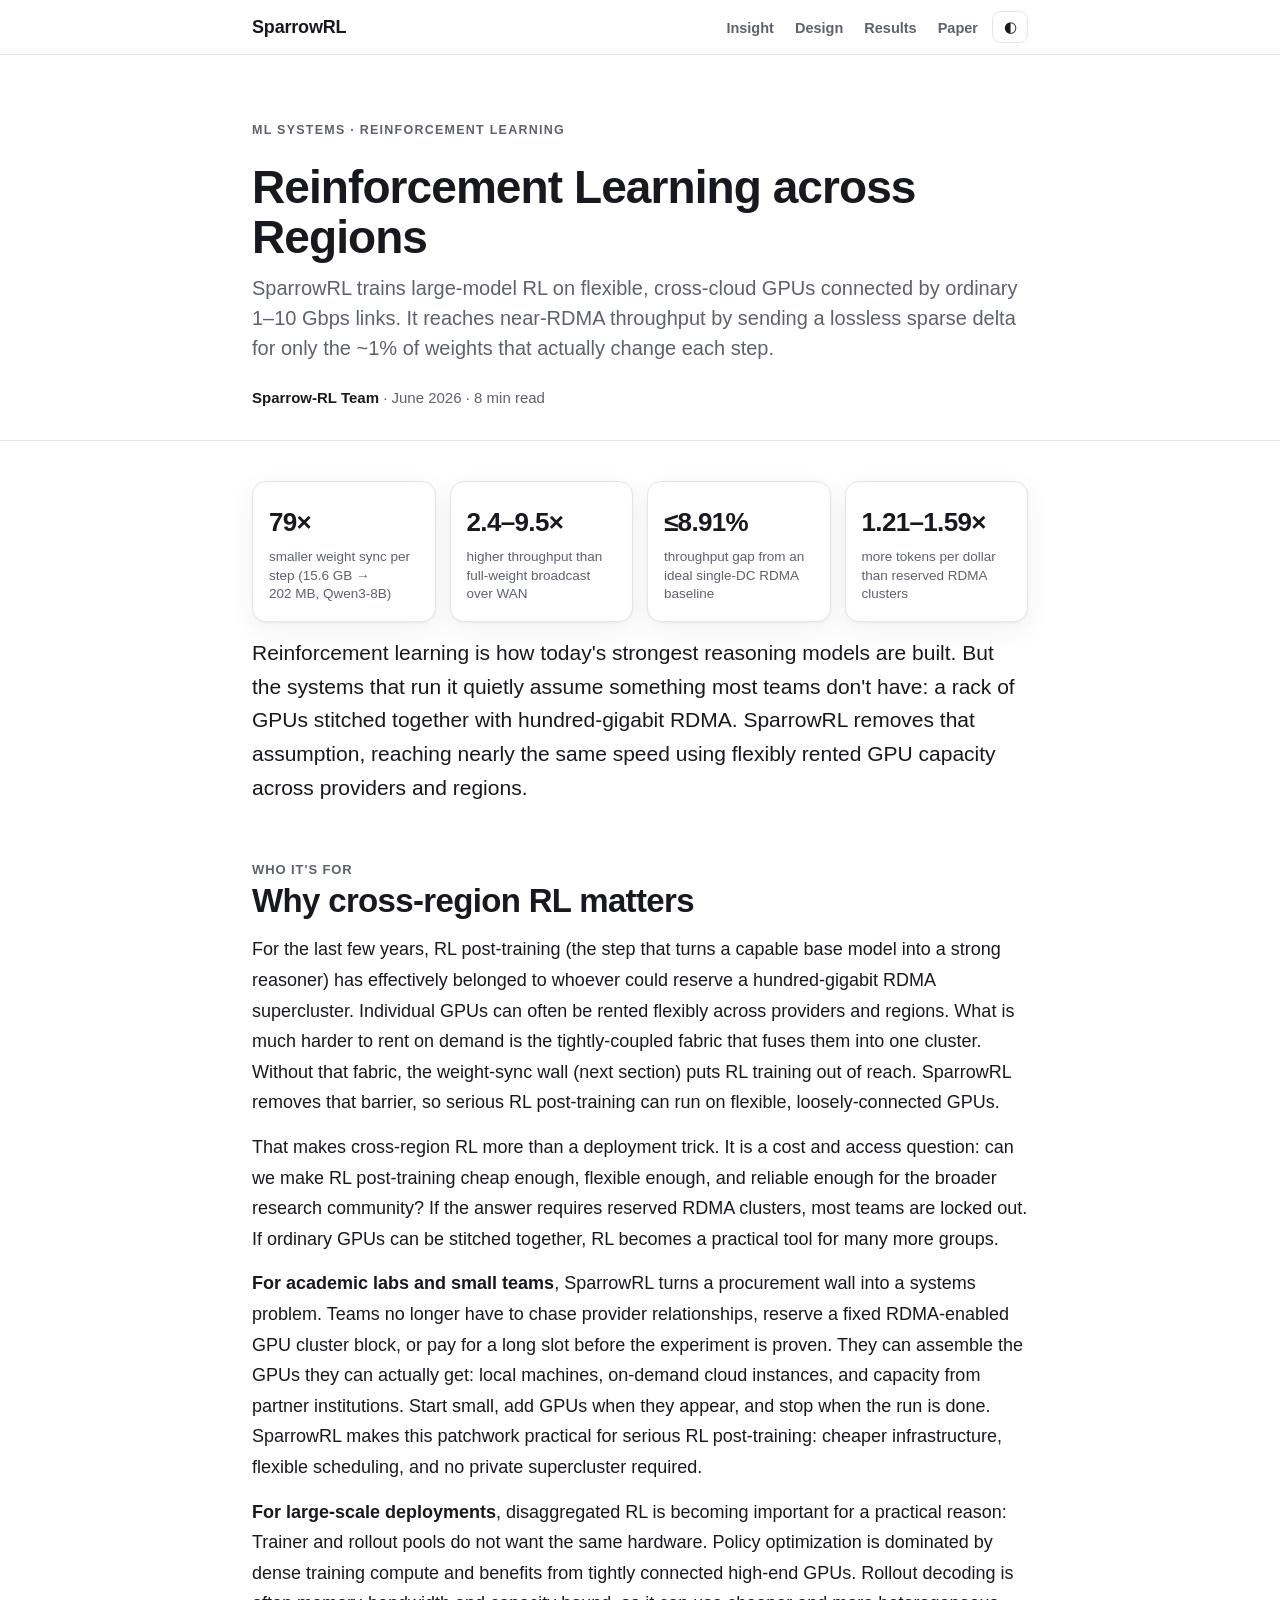
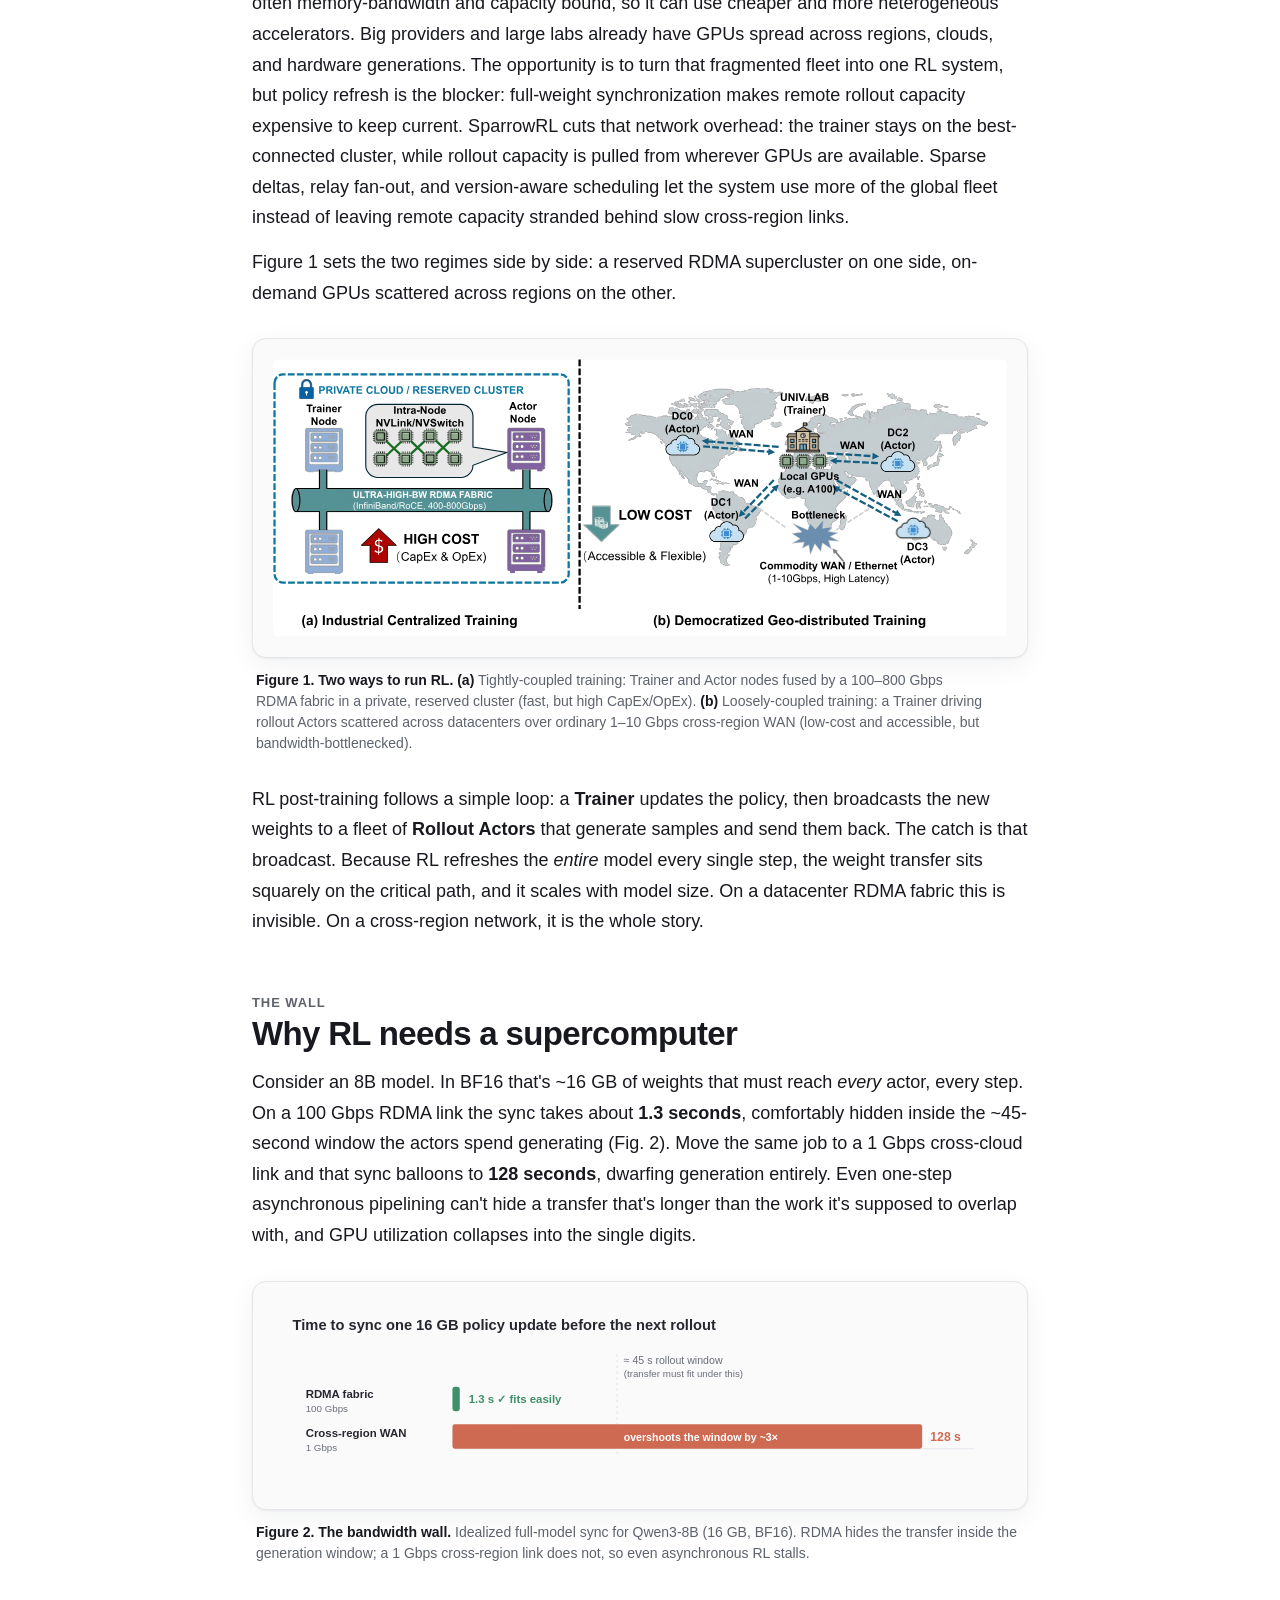
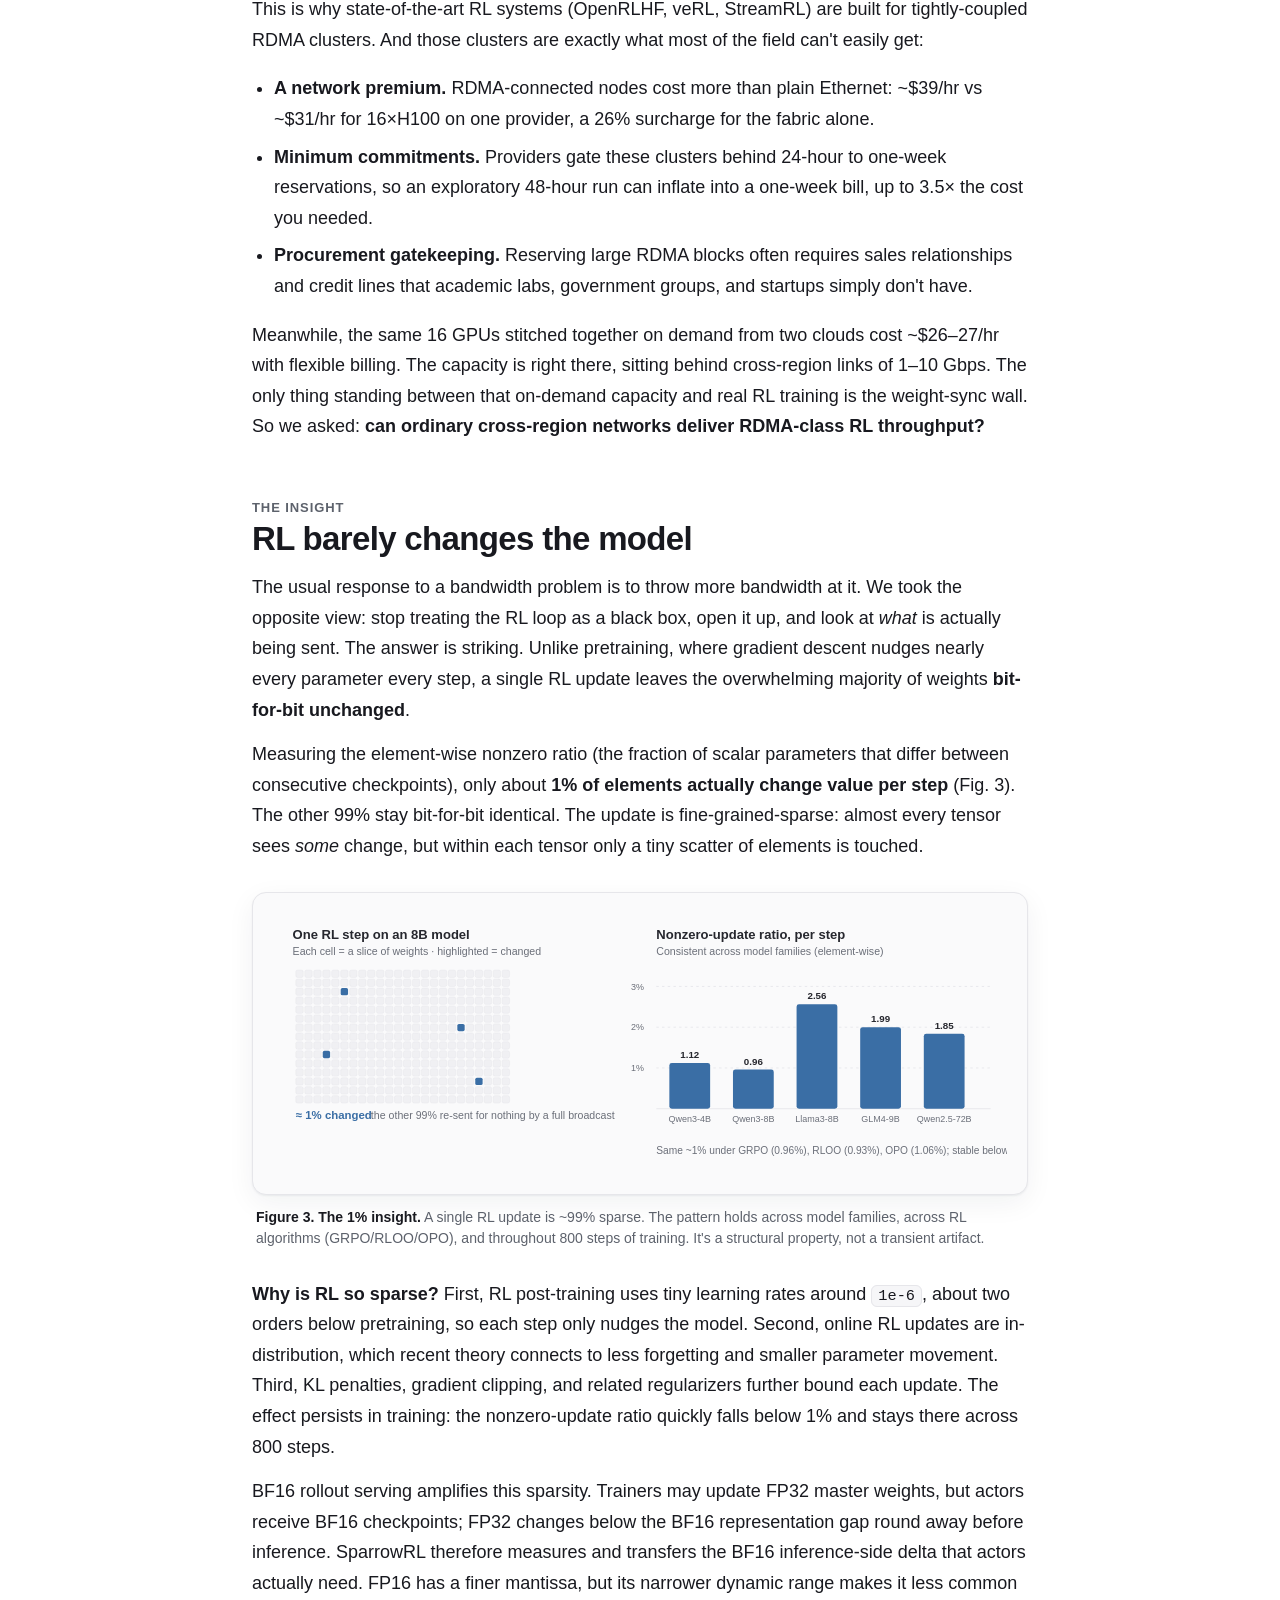
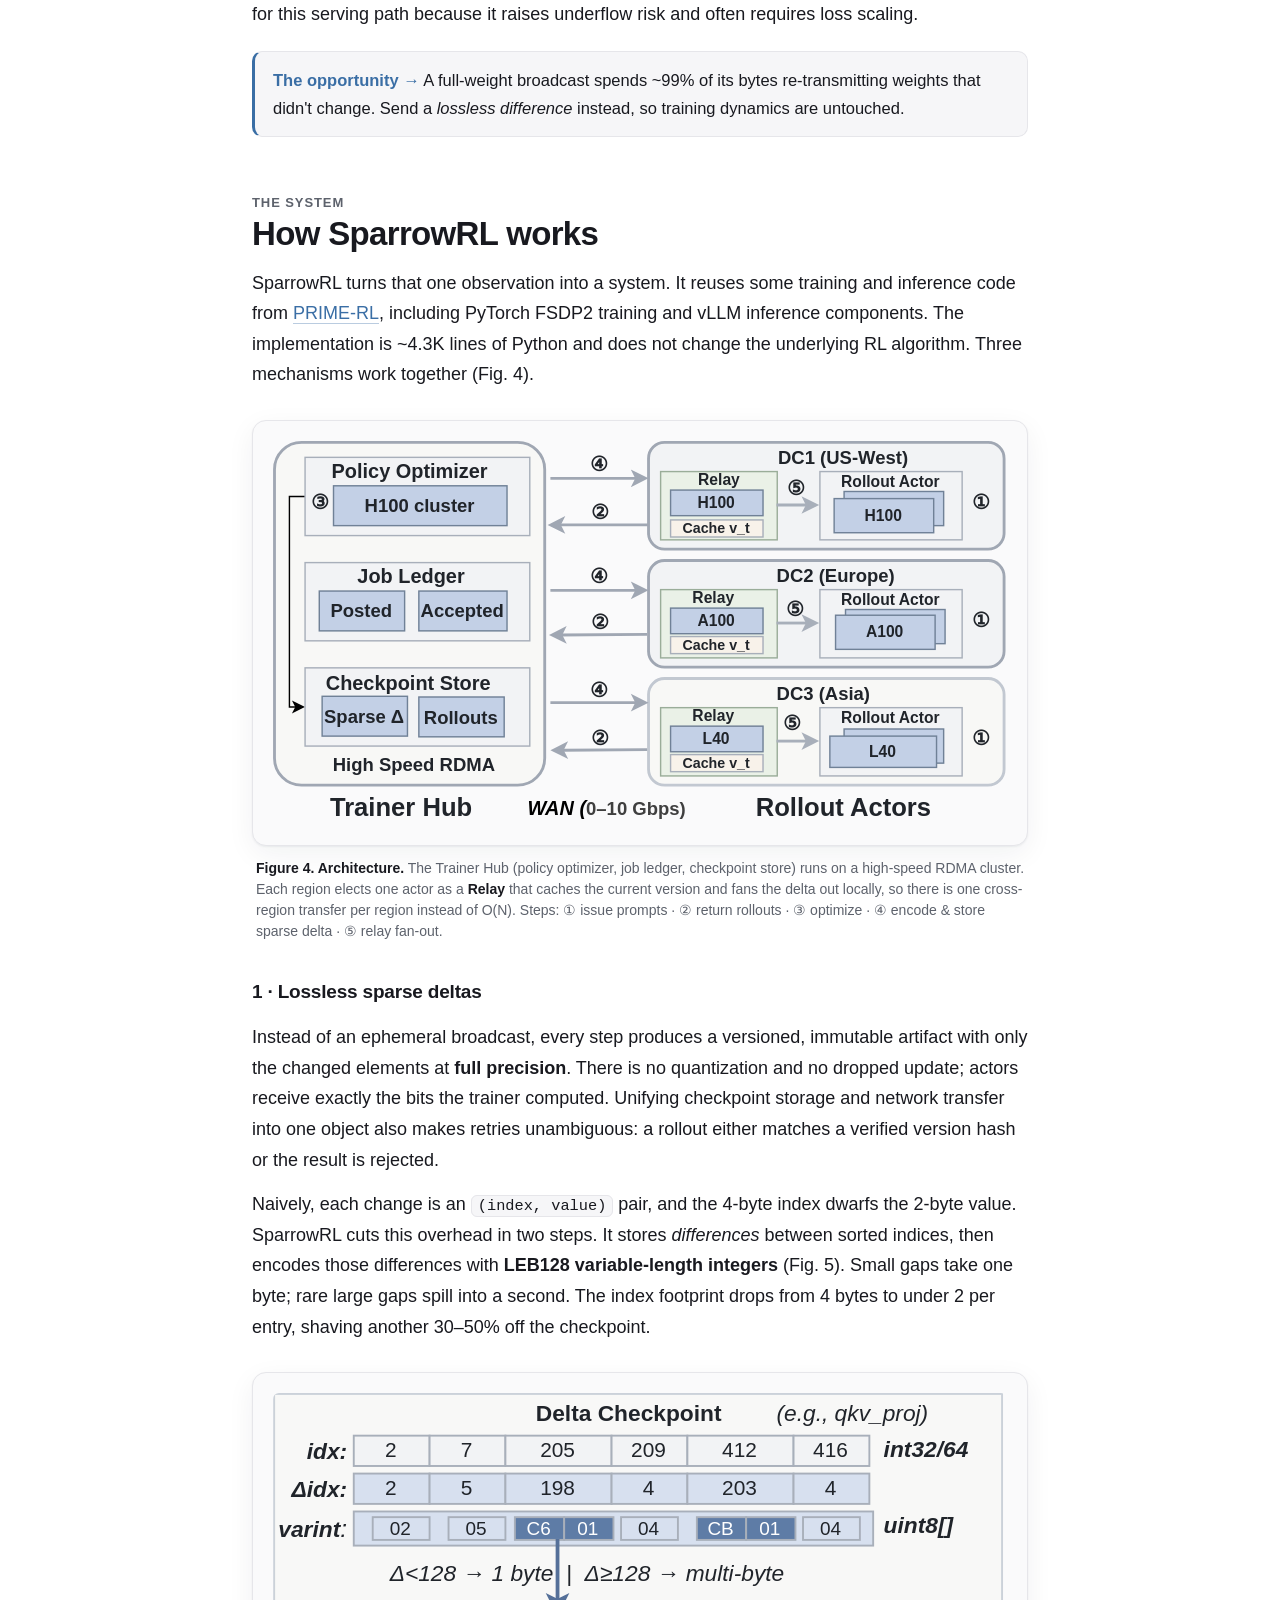
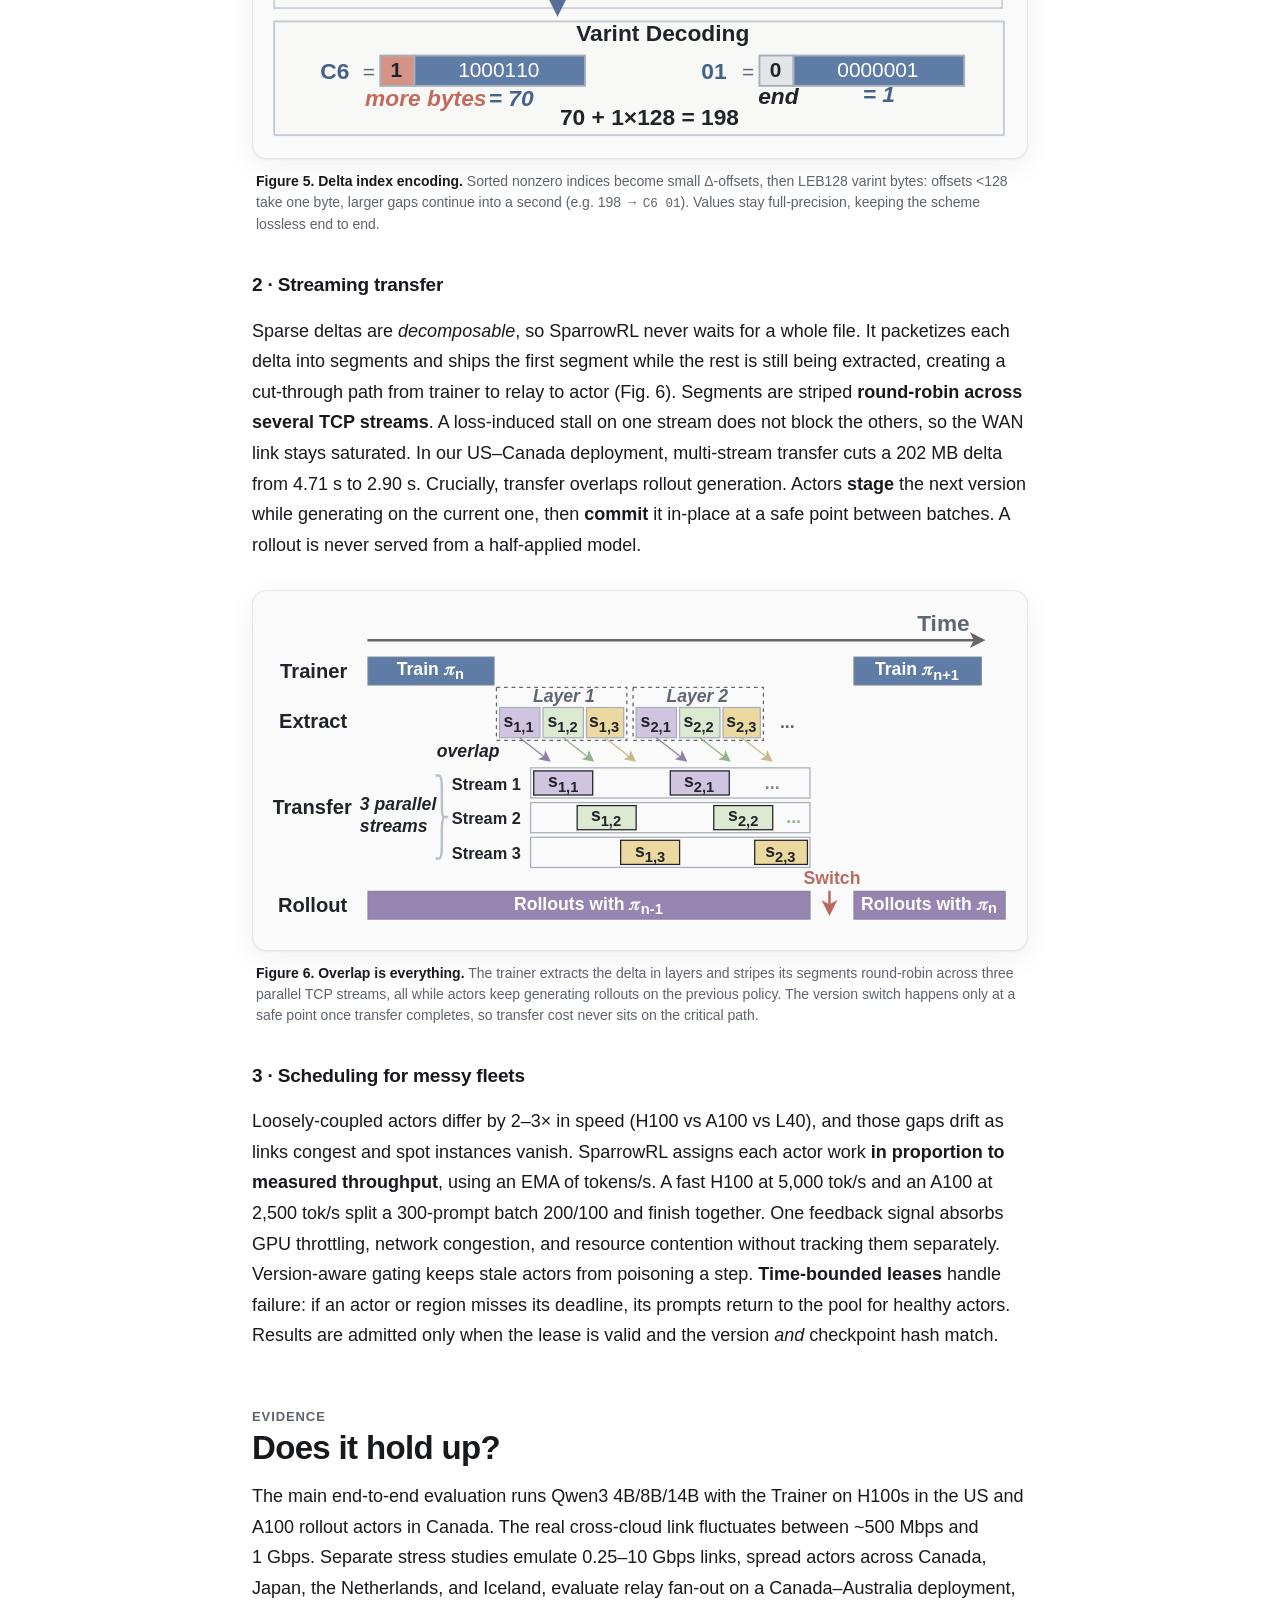
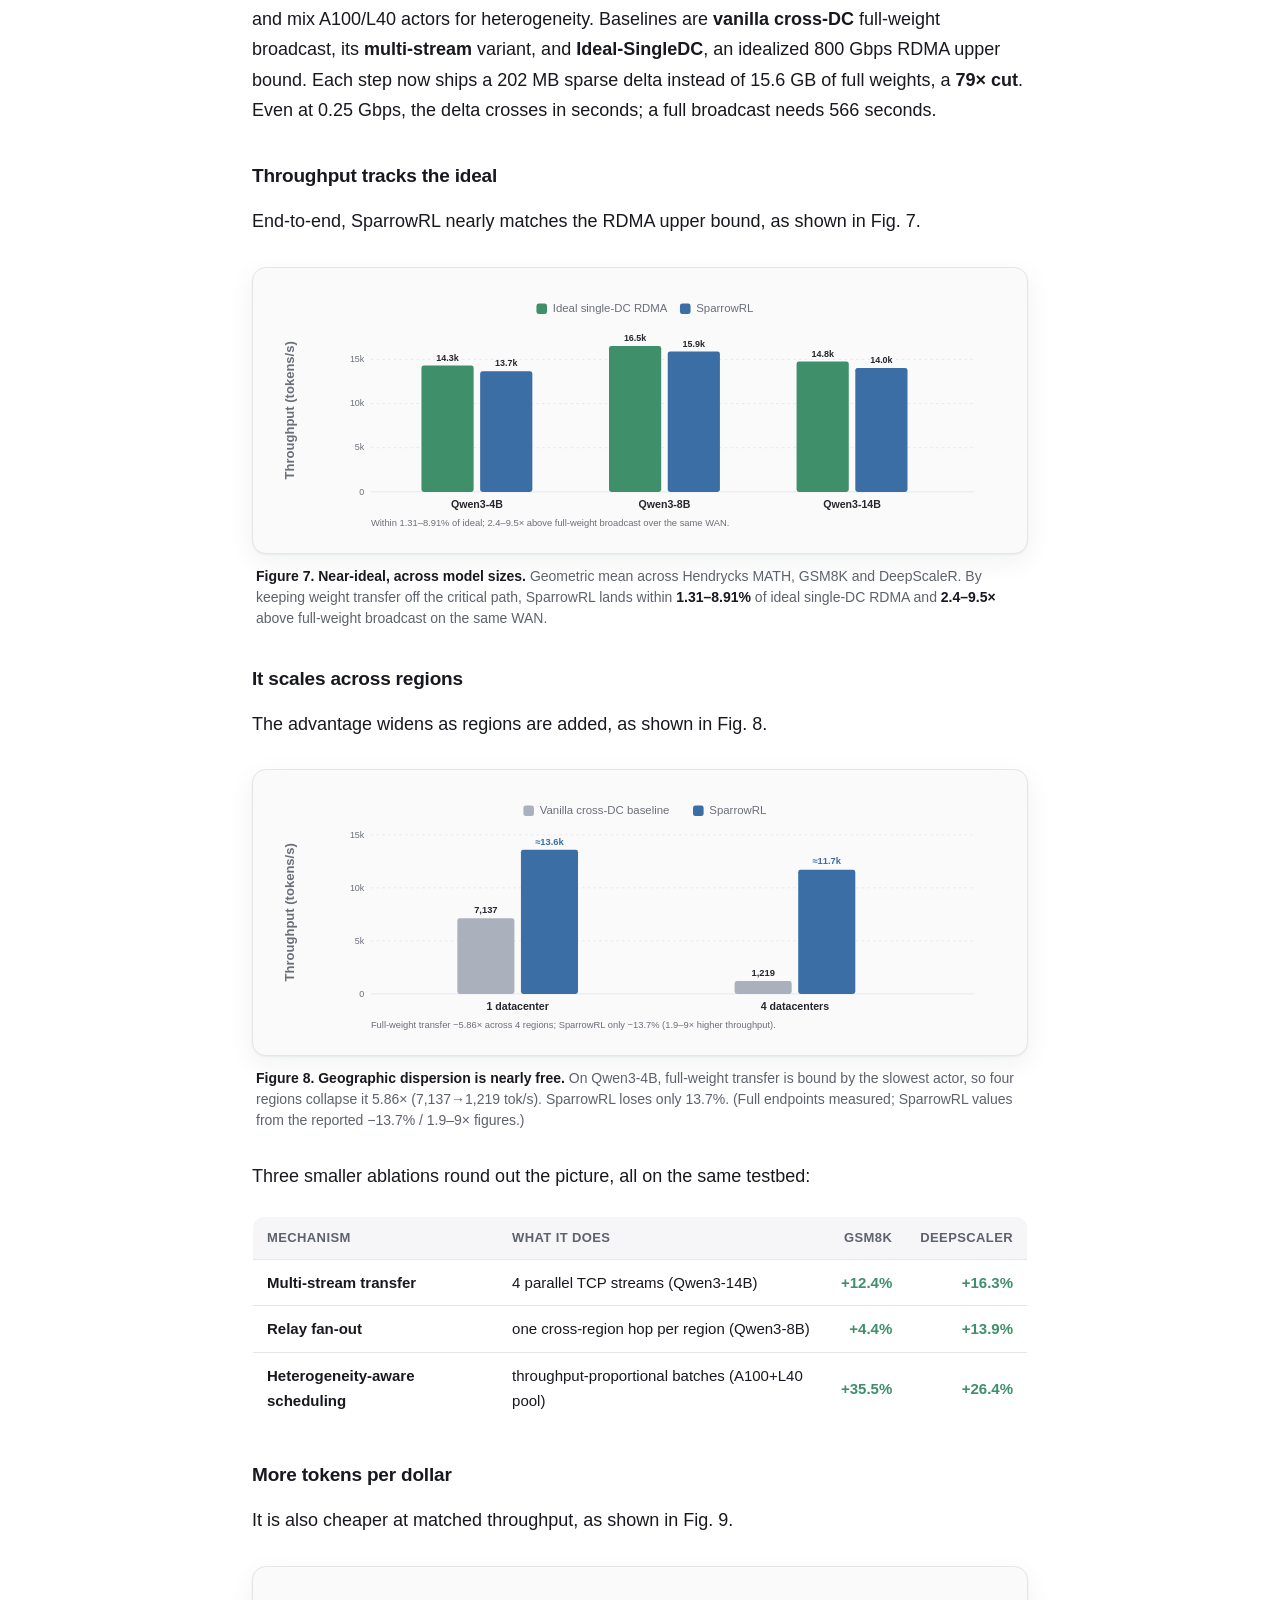
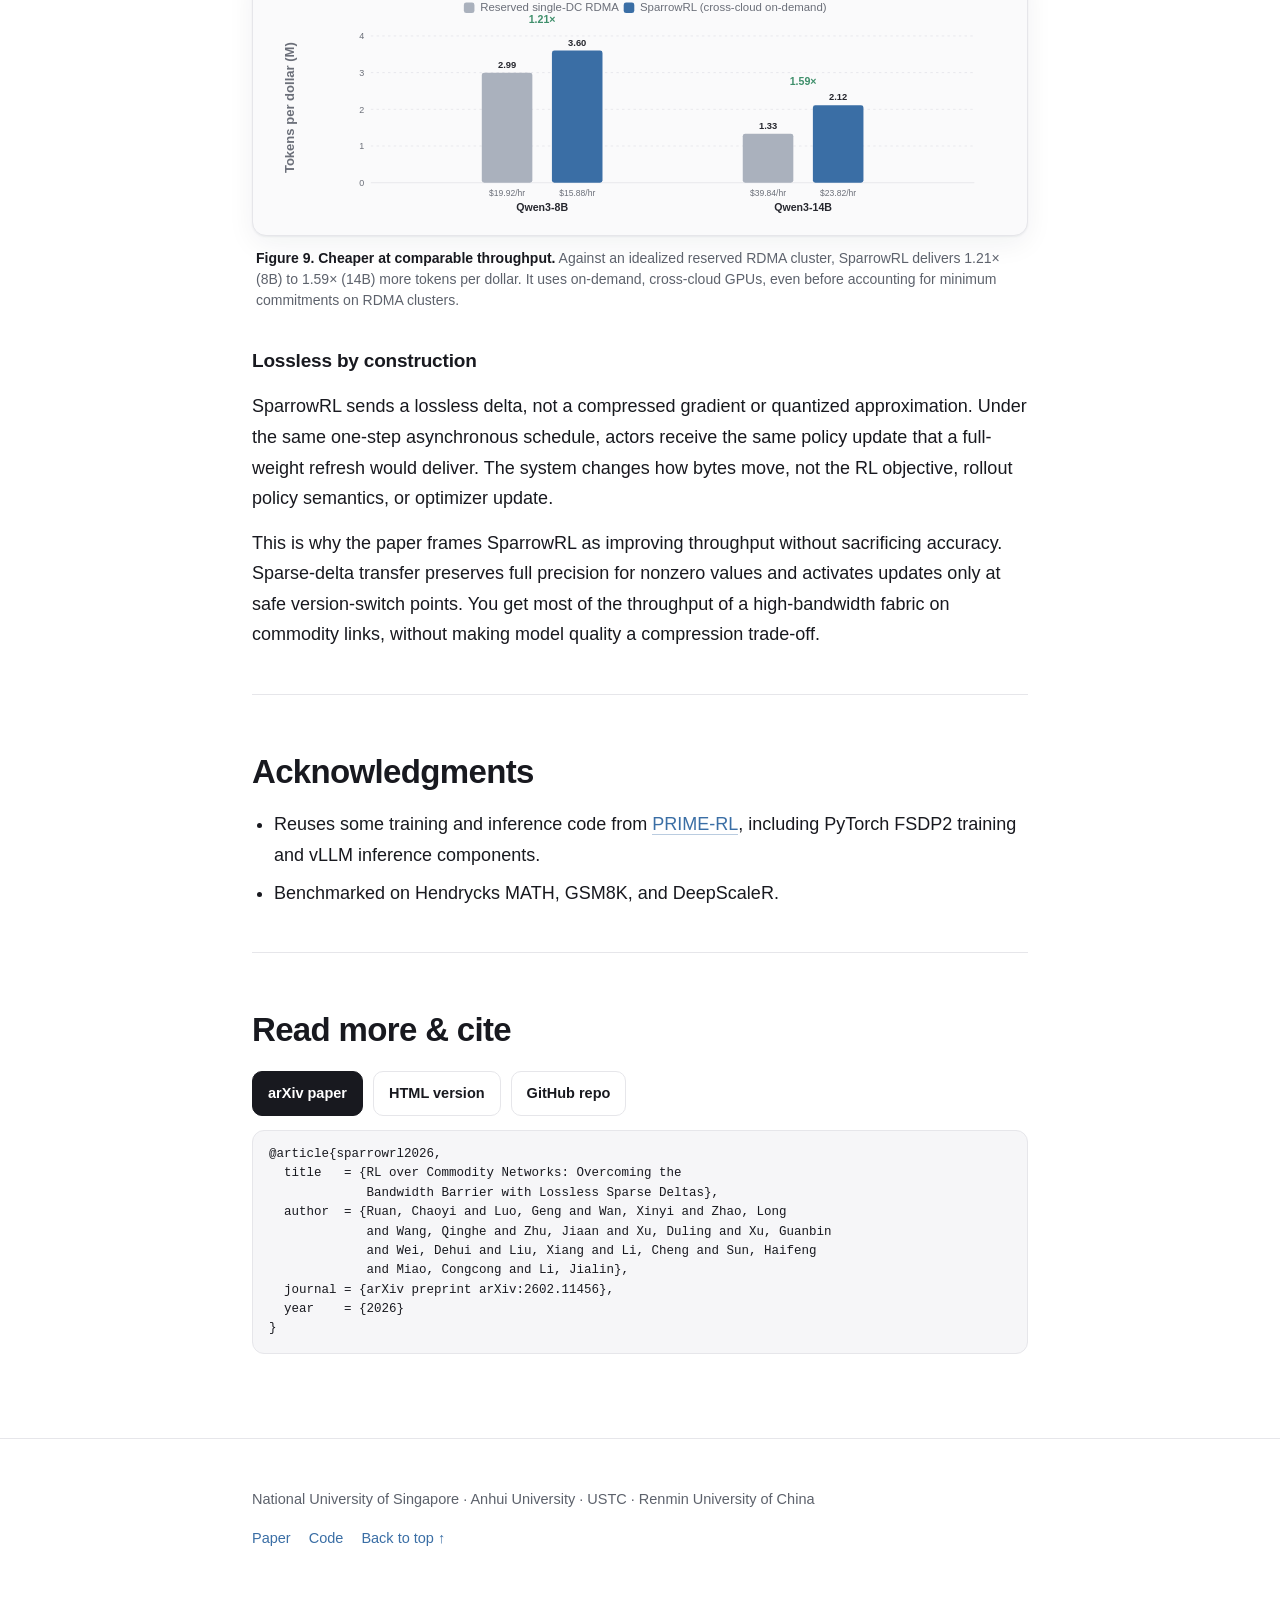
==== commit 9021ea3d: "Refine blog line wrapping" ====
--- a/index.html
+++ b/index.html
@@ -4,7 +4,7 @@
 <meta charset="utf-8">
 <meta name="viewport" content="width=device-width, initial-scale=1">
 <title>SparrowRL — Reinforcement Learning across Regions</title>
-<meta name="description" content="SparrowRL trains large-model RL on flexible, cross-cloud GPUs over ordinary 1–10 Gbps links. It reaches near-RDMA speed by shipping only the ~1% of weights that change each step, losslessly.">
+<meta name="description" content="SparrowRL trains large-model RL on flexible, cross-cloud GPUs over ordinary 1–10 Gbps links. It reaches near-RDMA speed by sending a lossless sparse delta for only the ~1% of weights that change each step.">
 <meta property="og:type" content="article">
 <meta property="og:title" content="Reinforcement Learning across Regions">
 <meta property="og:description" content="79× smaller weight sync, 2.4–9.5× faster geo-distributed RL, within 8.91% of an ideal RDMA supercluster, by exploiting the 1% sparsity of RL updates.">
@@ -35,7 +35,7 @@
   <div class="wrap">
     <span class="eyebrow">ML Systems · Reinforcement Learning</span>
     <h1 class="title">Reinforcement Learning across Regions</h1>
-    <p class="subtitle">SparrowRL trains large-model RL on flexible, cross-cloud GPUs connected by ordinary 1–10&nbsp;Gbps links. It reaches near-RDMA throughput by shipping only the&nbsp;~1% of weights that actually change each step, losslessly.</p>
+    <p class="subtitle">SparrowRL trains large-model RL on flexible, cross-cloud GPUs connected by ordinary 1–10&nbsp;Gbps links. It reaches near-RDMA throughput by sending a lossless sparse delta for only the&nbsp;~1% of weights that actually change each step.</p>
     <p class="byline"><span class="names">Sparrow-RL Team</span> · June 2026 · 8 min read</p>
   </div>
 </header>
@@ -51,14 +51,14 @@
     <div class="stat"><div class="big">1.21–1.59×</div><div class="lbl">more tokens per dollar than reserved RDMA clusters</div></div>
   </div>
 
-  <p class="lede">Reinforcement learning is how today's strongest reasoning models are built. But the systems that run it quietly assume something most teams don't have: a rack of GPUs stitched together with hundred-gigabit RDMA. SparrowRL removes that assumption, and gets nearly the same speed over the kind of network you can rent on demand.</p>
+  <p class="lede">Reinforcement learning is how today's strongest reasoning models are built. But the systems that run it quietly assume something most teams don't have: a rack of GPUs stitched together with hundred-gigabit RDMA. SparrowRL removes that assumption, reaching nearly the same speed using flexibly rented GPU capacity across providers and regions.</p>
 
   <!-- ===================== WHO / MOTIVATION ===================== -->
   <h2 id="who"><span class="kicker">Who it's for</span>Why cross-region RL matters</h2>
   <p>For the last few years, RL post-training (the step that turns a capable base model into a strong reasoner) has effectively belonged to whoever could reserve a hundred-gigabit RDMA supercluster. Individual GPUs can often be rented flexibly across providers and regions. What is much harder to rent on demand is the tightly-coupled fabric that fuses them into one cluster. Without that fabric, the weight-sync wall (next section) puts RL training out of reach. SparrowRL removes that barrier, so serious RL post-training can run on flexible, loosely-connected GPUs.</p>
-  <p>That makes cross-region RL more than a deployment trick. It is a cost and access question: can we make RL post-training cheap enough, flexible enough, and reliable enough for the broader research community? If the answer requires reserved RDMA clusters, most teams are locked out. If ordinary GPUs can be stitched together, RL becomes something many more groups can attempt.</p>
+  <p>That makes cross-region RL more than a deployment trick. It is a cost and access question: can we make RL post-training cheap enough, flexible enough, and reliable enough for the broader research community? If the answer requires reserved RDMA clusters, most teams are locked out. If ordinary GPUs can be stitched together, RL becomes a practical tool for many more groups.</p>
   <p><strong>For academic labs and small teams</strong>, SparrowRL turns a procurement wall into a systems problem. Teams no longer have to chase provider relationships, reserve a fixed RDMA-enabled GPU cluster block, or pay for a long slot before the experiment is proven. They can assemble the GPUs they can actually get: local machines, on-demand cloud instances, and capacity from partner institutions. Start small, add GPUs when they appear, and stop when the run is done. SparrowRL makes this patchwork practical for serious RL post-training: cheaper infrastructure, flexible scheduling, and no private supercluster required.</p>
-  <p><strong>For large-scale deployments</strong>, disaggregated RL is becoming important for a practical reason: Trainer and rollout pools do not want the same hardware. Policy optimization is dominated by dense training compute and benefits from tightly connected high-end GPUs. Rollout decoding is often memory-bandwidth and capacity bound, so it can use cheaper and more heterogeneous accelerators. Big providers and large labs already have GPUs spread across regions, clouds, and hardware generations. The opportunity is to turn that fragmented fleet into one RL system. The blocker is policy refresh. Full-weight synchronization makes remote rollout capacity expensive to keep current. SparrowRL cuts that network overhead: the trainer stays on the best-connected cluster, while rollout capacity is pulled from wherever GPUs are available. Sparse deltas, relay fan-out, and version-aware scheduling let the system use more of the global fleet instead of leaving remote capacity stranded behind slow links.</p>
+  <p><strong>For large-scale deployments</strong>, disaggregated RL is becoming important for a practical reason: Trainer and rollout pools do not want the same hardware. Policy optimization is dominated by dense training compute and benefits from tightly connected high-end GPUs. Rollout decoding is often memory-bandwidth and capacity bound, so it can use cheaper and more heterogeneous accelerators. Big providers and large labs already have GPUs spread across regions, clouds, and hardware generations. The opportunity is to turn that fragmented fleet into one RL system, but policy refresh is the blocker: full-weight synchronization makes remote rollout capacity expensive to keep current. SparrowRL cuts that network overhead: the trainer stays on the best-connected cluster, while rollout capacity is pulled from wherever GPUs are available. Sparse deltas, relay fan-out, and version-aware scheduling let the system use more of the global fleet instead of leaving remote capacity stranded behind slow cross-region links.</p>
 
   <p>Figure 1 sets the two regimes side by side: a reserved RDMA supercluster on one side, on-demand GPUs scattered across regions on the other.</p>
 
@@ -110,7 +110,7 @@
     <li><strong>Procurement gatekeeping.</strong> Reserving large RDMA blocks often requires sales relationships and credit lines that academic labs, government groups, and startups simply don't have.</li>
   </ul>
 
-  <p>Meanwhile, the same 16 GPUs stitched together on demand from two clouds cost ~$26–27/hr with flexible billing. The capacity is right there, sitting behind cross-region links of 1–10&nbsp;Gbps. The only thing standing between that on-demand capacity and real RL training is the weight-sync wall. So we asked: <strong>can you get RDMA-class RL throughput over a cross-region network?</strong></p>
+  <p>Meanwhile, the same 16 GPUs stitched together on demand from two clouds cost ~$26–27/hr with flexible billing. The capacity is right there, sitting behind cross-region links of 1–10&nbsp;Gbps. The only thing standing between that on-demand capacity and real RL training is the weight-sync wall. So we asked: <strong>can ordinary cross-region networks deliver RDMA-class RL throughput?</strong></p>
 
   <!-- ===================== INSIGHT ===================== -->
   <h2 id="insight"><span class="kicker">The insight</span>RL barely changes the model</h2>
@@ -170,7 +170,7 @@
 
   <p>BF16 rollout serving amplifies this sparsity. Trainers may update FP32 master weights, but actors receive BF16 checkpoints; FP32 changes below the BF16 representation gap round away before inference. SparrowRL therefore measures and transfers the BF16 inference-side delta that actors actually need. FP16 has a finer mantissa, but its narrower dynamic range makes it less common for this serving path because it raises underflow risk and often requires loss scaling.</p>
 
-  <div class="callout"><span class="tag">The opportunity →</span> A full-weight broadcast spends ~99% of its bytes re-transmitting weights that didn't change. Send the <em>difference</em> instead, and send it <em>losslessly</em>, so training dynamics are untouched.</div>
+  <div class="callout"><span class="tag">The opportunity →</span> A full-weight broadcast spends ~99% of its bytes re-transmitting weights that didn't change. Send a <em>lossless difference</em> instead, so training dynamics are untouched.</div>
 
   <!-- ===================== DESIGN ===================== -->
   <h2 id="design"><span class="kicker">The system</span>How SparrowRL works</h2>
@@ -185,14 +185,14 @@
   </figure>
 
   <h3>1 · Lossless sparse deltas</h3>
-  <p>Instead of an ephemeral broadcast, every step produces a versioned, immutable artifact with only the changed elements at <strong>full precision</strong>. There is no quantization and no dropped update; actors receive exactly the bits the trainer computed. Unifying checkpoint storage and network transfer into one object also makes retries unambiguous: a rollout either matches a verified version hash or it doesn't.</p>
+  <p>Instead of an ephemeral broadcast, every step produces a versioned, immutable artifact with only the changed elements at <strong>full precision</strong>. There is no quantization and no dropped update; actors receive exactly the bits the trainer computed. Unifying checkpoint storage and network transfer into one object also makes retries unambiguous: a rollout either matches a verified version hash or the result is rejected.</p>
   <p>Naively, each change is an <code>(index, value)</code> pair, and the 4-byte index dwarfs the 2-byte value. SparrowRL cuts this overhead in two steps. It stores <em>differences</em> between sorted indices, then encodes those differences with <strong>LEB128 variable-length integers</strong> (Fig. 5). Small gaps take one byte; rare large gaps spill into a second. The index footprint drops from 4 bytes to under 2 per entry, shaving another 30–50% off the checkpoint.</p>
 
   <figure class="bleed">
     <div class="figbox paper">
       <object type="image/svg+xml" data="assets/figures/delta_encoding.svg" style="width:100%;aspect-ratio:387/182;display:block" aria-label="Delta checkpoint index encoding: absolute indices to delta offsets to LEB128 varint bytes, with a varint decoding example"></object>
     </div>
-    <figcaption><b>Figure 5. Delta index encoding.</b> Sorted nonzero indices become small Δ-offsets, then LEB128 varint bytes: offsets &lt;128 take one byte, larger gaps continue into a second (e.g. 198 → <span class="mono">C6 01</span>). Values stay full-precision, so the scheme is purely lossless.</figcaption>
+    <figcaption><b>Figure 5. Delta index encoding.</b> Sorted nonzero indices become small Δ-offsets, then LEB128 varint bytes: offsets &lt;128 take one byte, larger gaps continue into a second (e.g. 198 → <span class="mono">C6 01</span>). Values stay full-precision, keeping the scheme lossless end to end.</figcaption>
   </figure>
 
   <h3>2 · Streaming transfer</h3>
@@ -211,7 +211,7 @@
   <!-- ===================== RESULTS ===================== -->
   <h2 id="results"><span class="kicker">Evidence</span>Does it hold up?</h2>
 
-  <p>The main end-to-end evaluation runs Qwen3 4B/8B/14B with the Trainer on H100s in the US and A100 rollout actors in Canada. The real cross-cloud link fluctuates between ~500&nbsp;Mbps and 1&nbsp;Gbps. Separate stress studies emulate 0.25–10&nbsp;Gbps links, spread actors across Canada, Japan, the Netherlands, and Iceland, evaluate relay fan-out on a Canada–Australia deployment, and mix A100/L40 actors for heterogeneity. Baselines are <b>vanilla cross-DC</b> full-weight broadcast, its <b>multi-stream</b> variant, and <b>Ideal-SingleDC</b>, an idealized 800&nbsp;Gbps RDMA upper bound. Each step now ships a 202&nbsp;MB sparse delta instead of 15.6&nbsp;GB of full weights. That is a <b>79× cut</b>. Even at 0.25&nbsp;Gbps, the delta crosses in seconds; a full broadcast needs 566&nbsp;s.</p>
+  <p>The main end-to-end evaluation runs Qwen3 4B/8B/14B with the Trainer on H100s in the US and A100 rollout actors in Canada. The real cross-cloud link fluctuates between ~500&nbsp;Mbps and 1&nbsp;Gbps. Separate stress studies emulate 0.25–10&nbsp;Gbps links, spread actors across Canada, Japan, the Netherlands, and Iceland, evaluate relay fan-out on a Canada–Australia deployment, and mix A100/L40 actors for heterogeneity. Baselines are <b>vanilla cross-DC</b> full-weight broadcast, its <b>multi-stream</b> variant, and <b>Ideal-SingleDC</b>, an idealized 800&nbsp;Gbps RDMA upper bound. Each step now ships a 202&nbsp;MB sparse delta instead of 15.6&nbsp;GB of full weights, a <b>79× cut</b>. Even at 0.25&nbsp;Gbps, the delta crosses in seconds; a full broadcast needs 566 seconds.</p>
 
   <h3>Throughput tracks the ideal</h3>
   <p>End-to-end, SparrowRL nearly matches the RDMA upper bound, as shown in Fig. 7.</p>
@@ -300,7 +300,7 @@
         <g font-size="14"><rect x="234" y="19" width="13" height="13" rx="3" class="full"/><text x="254" y="30" class="f-mut">Reserved single-DC RDMA</text><rect x="430" y="19" width="13" height="13" rx="3" class="delta"/><text x="450" y="30" class="f-mut">SparrowRL (cross-cloud on-demand)</text></g>
       </svg>
     </div>
-    <figcaption><b>Figure 9. Cheaper at comparable throughput.</b> Against an idealized reserved RDMA cluster, SparrowRL delivers 1.21× (8B) to 1.59× (14B) more tokens per dollar. It uses on-demand, cross-cloud GPUs, even before accounting for RDMA minimum-commitment penalties.</figcaption>
+    <figcaption><b>Figure 9. Cheaper at comparable throughput.</b> Against an idealized reserved RDMA cluster, SparrowRL delivers 1.21× (8B) to 1.59× (14B) more tokens per dollar. It uses on-demand, cross-cloud GPUs, even before accounting for minimum commitments on RDMA clusters.</figcaption>
   </figure>
 
   <!-- ===================== IMPACT ===================== -->
@@ -345,7 +345,7 @@
 
 <footer>
   <div class="wrap">
-    <p>National University of Singapore · Anhui University · USTC · Renmin University of China</p>
+    <p>National University of Singapore · Anhui University · USTC · Renmin University&nbsp;of&nbsp;China</p>
     <div class="foot-links">
       <a href="https://arxiv.org/abs/2602.11456">Paper</a>
       <a href="https://github.com/sparrow-rl-project/sparrow-rl">Code</a>
--- a/assets/style.css
+++ b/assets/style.css
@@ -172,6 +172,9 @@
 article strong { font-weight: 700; }
 article ul, article ol { padding-left: 22px; }
 article li { margin: 7px 0; }
+article p, article li, figcaption, .subtitle {
+  text-wrap: pretty;
+}
 code, .mono { font-family: var(--mono); font-size: .9em; }
 p code, li code {
   background: var(--bg-soft); border: 1px solid var(--border);
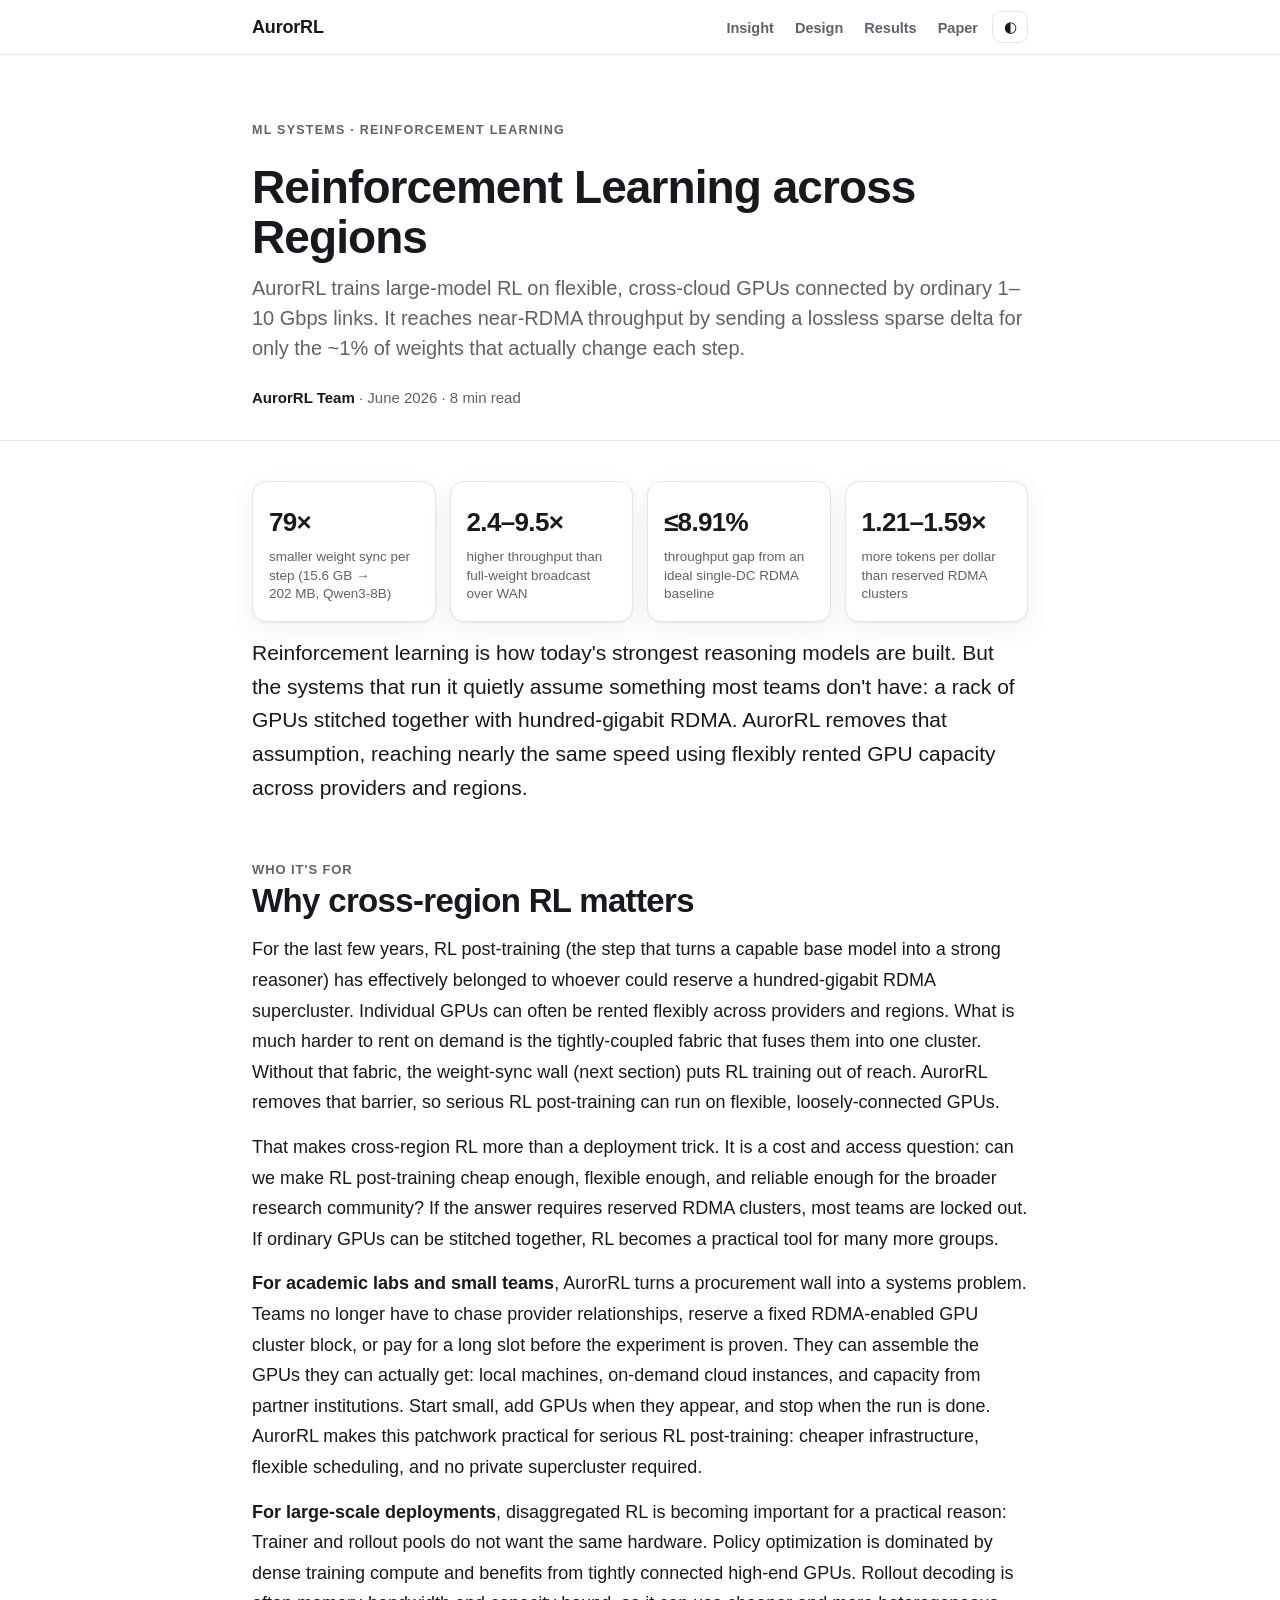
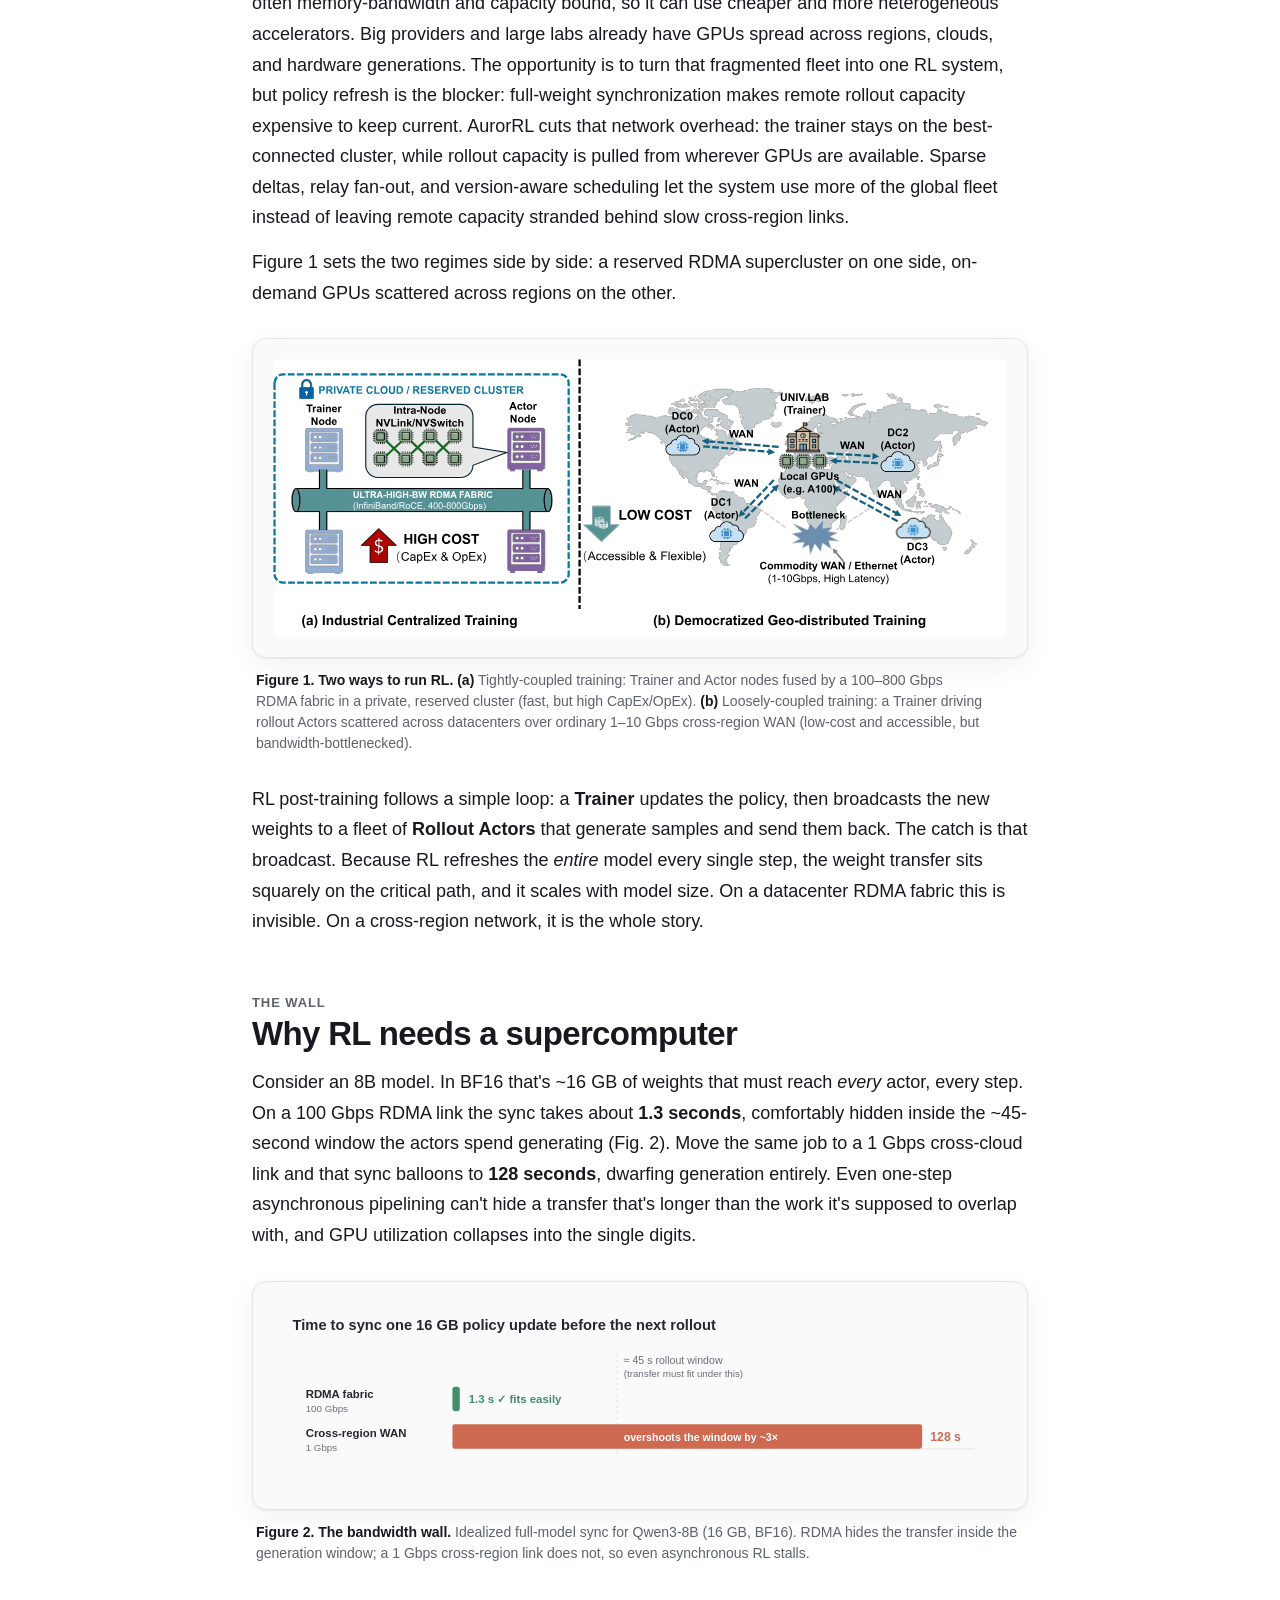
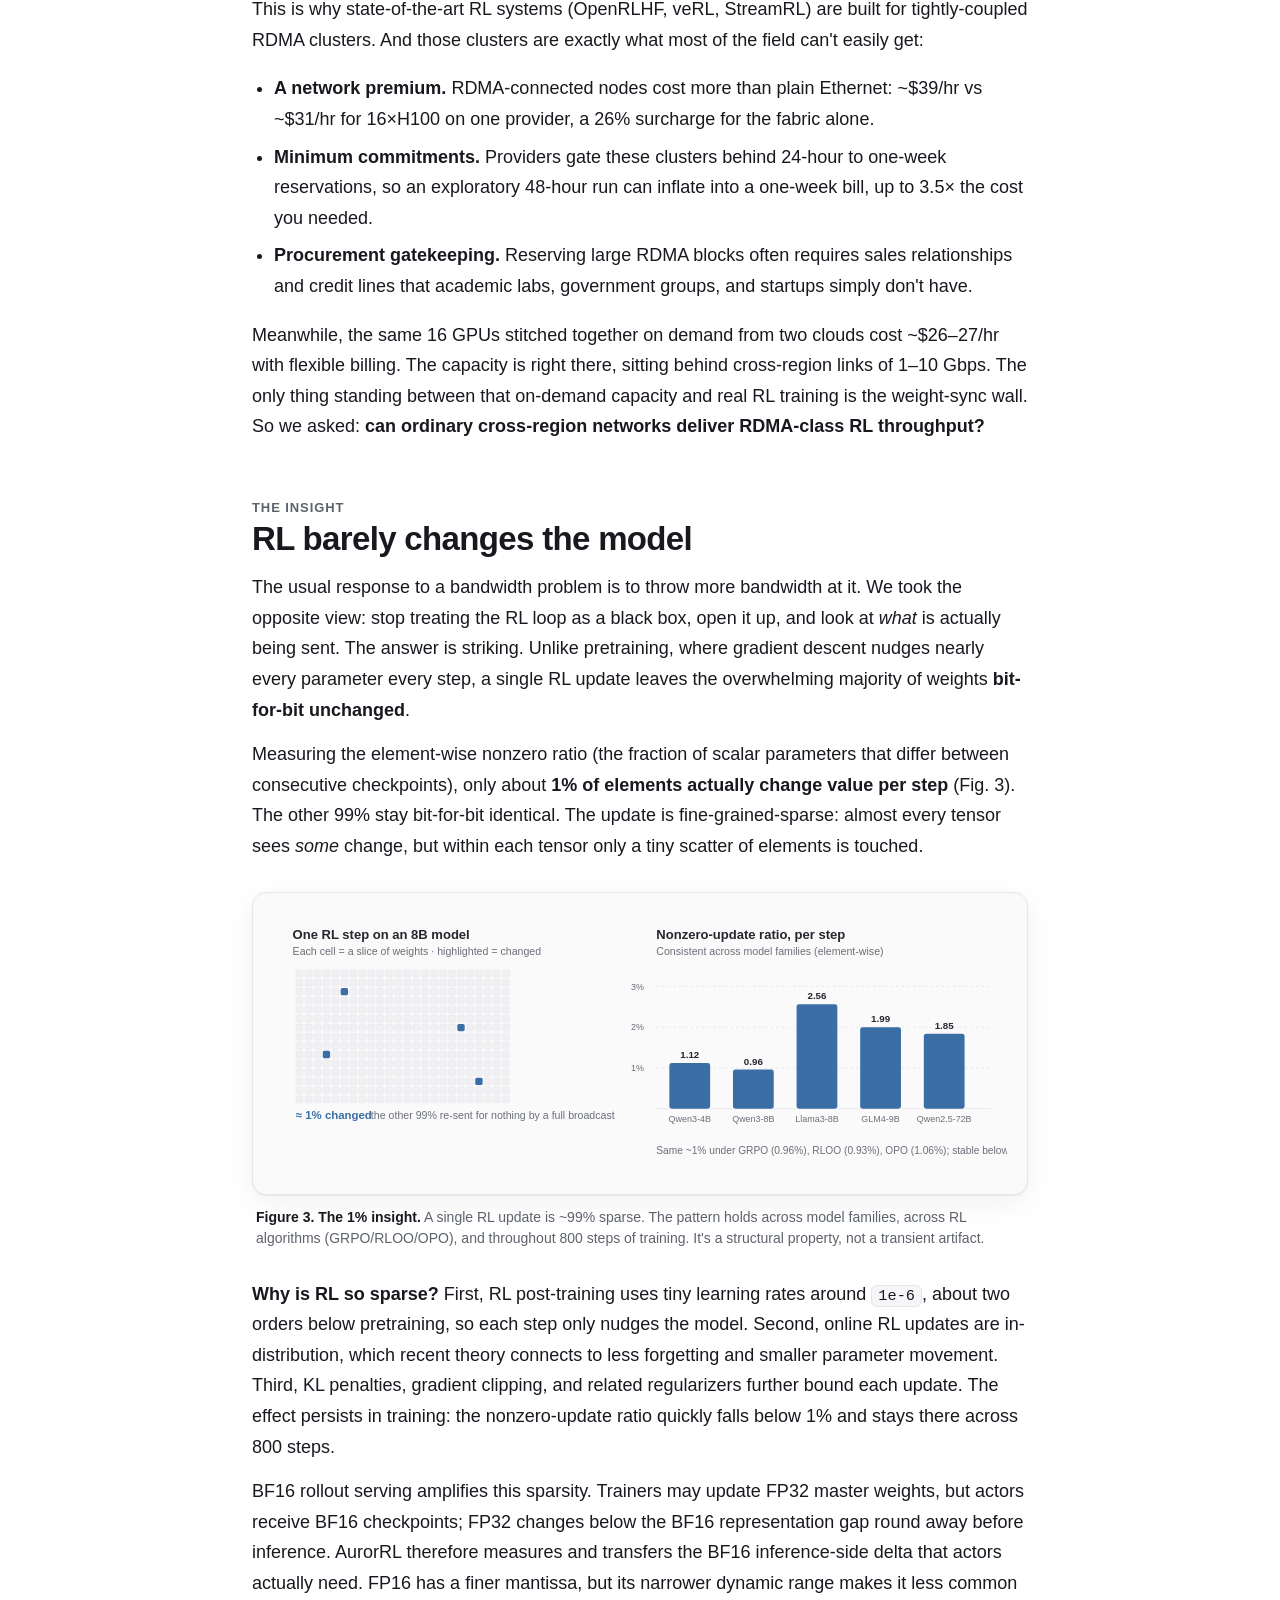
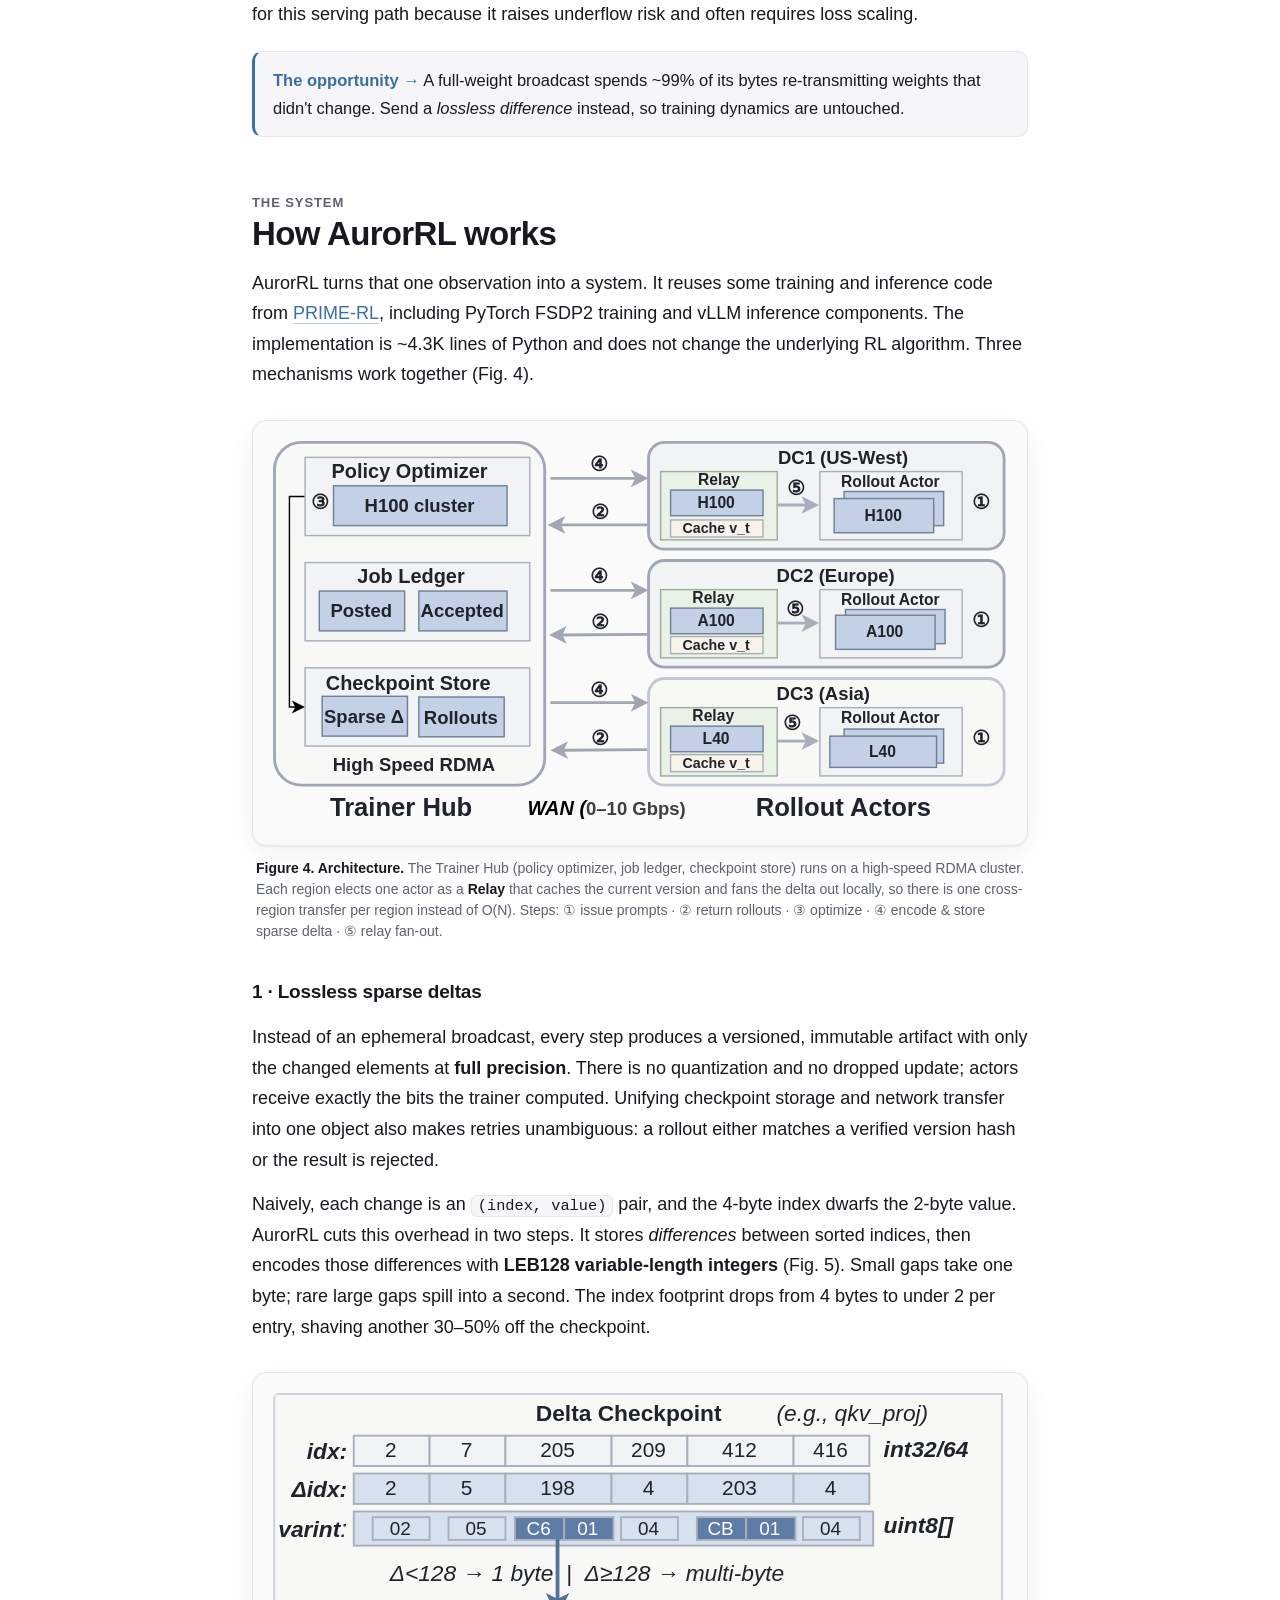
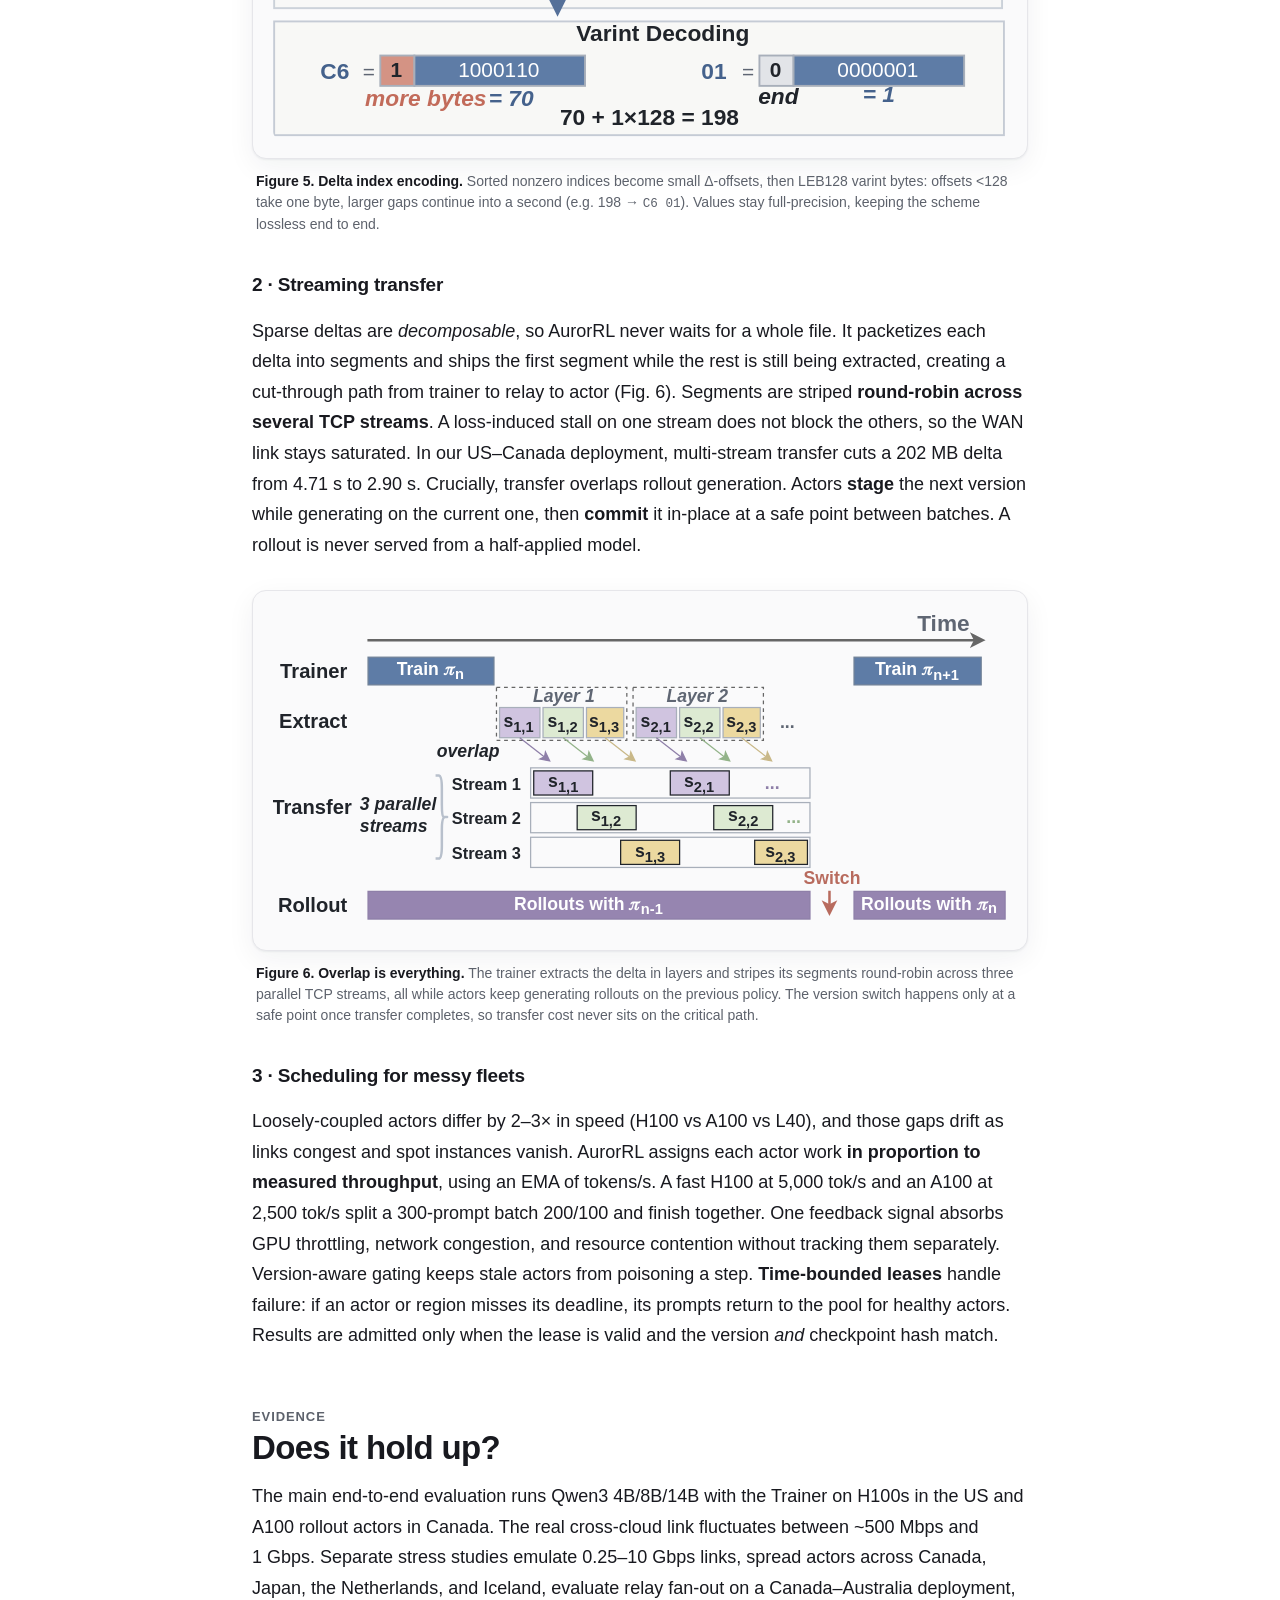
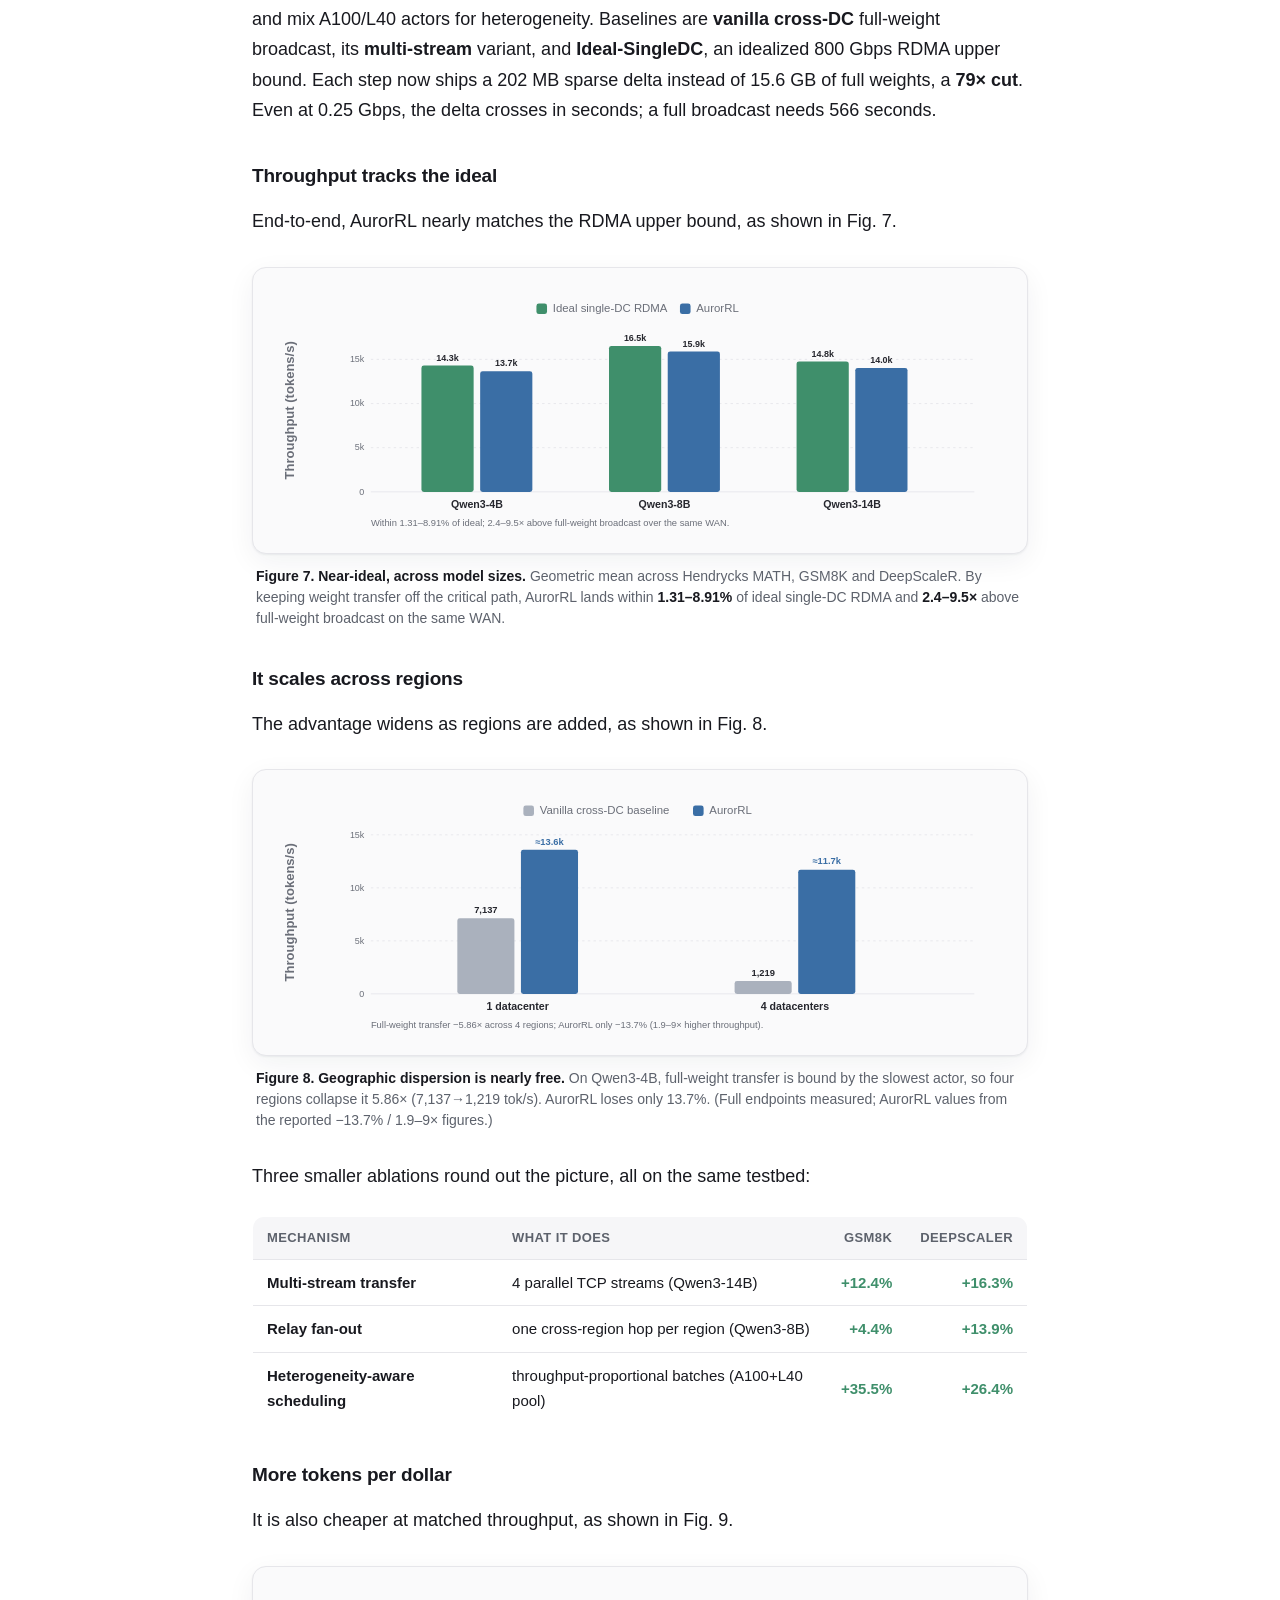
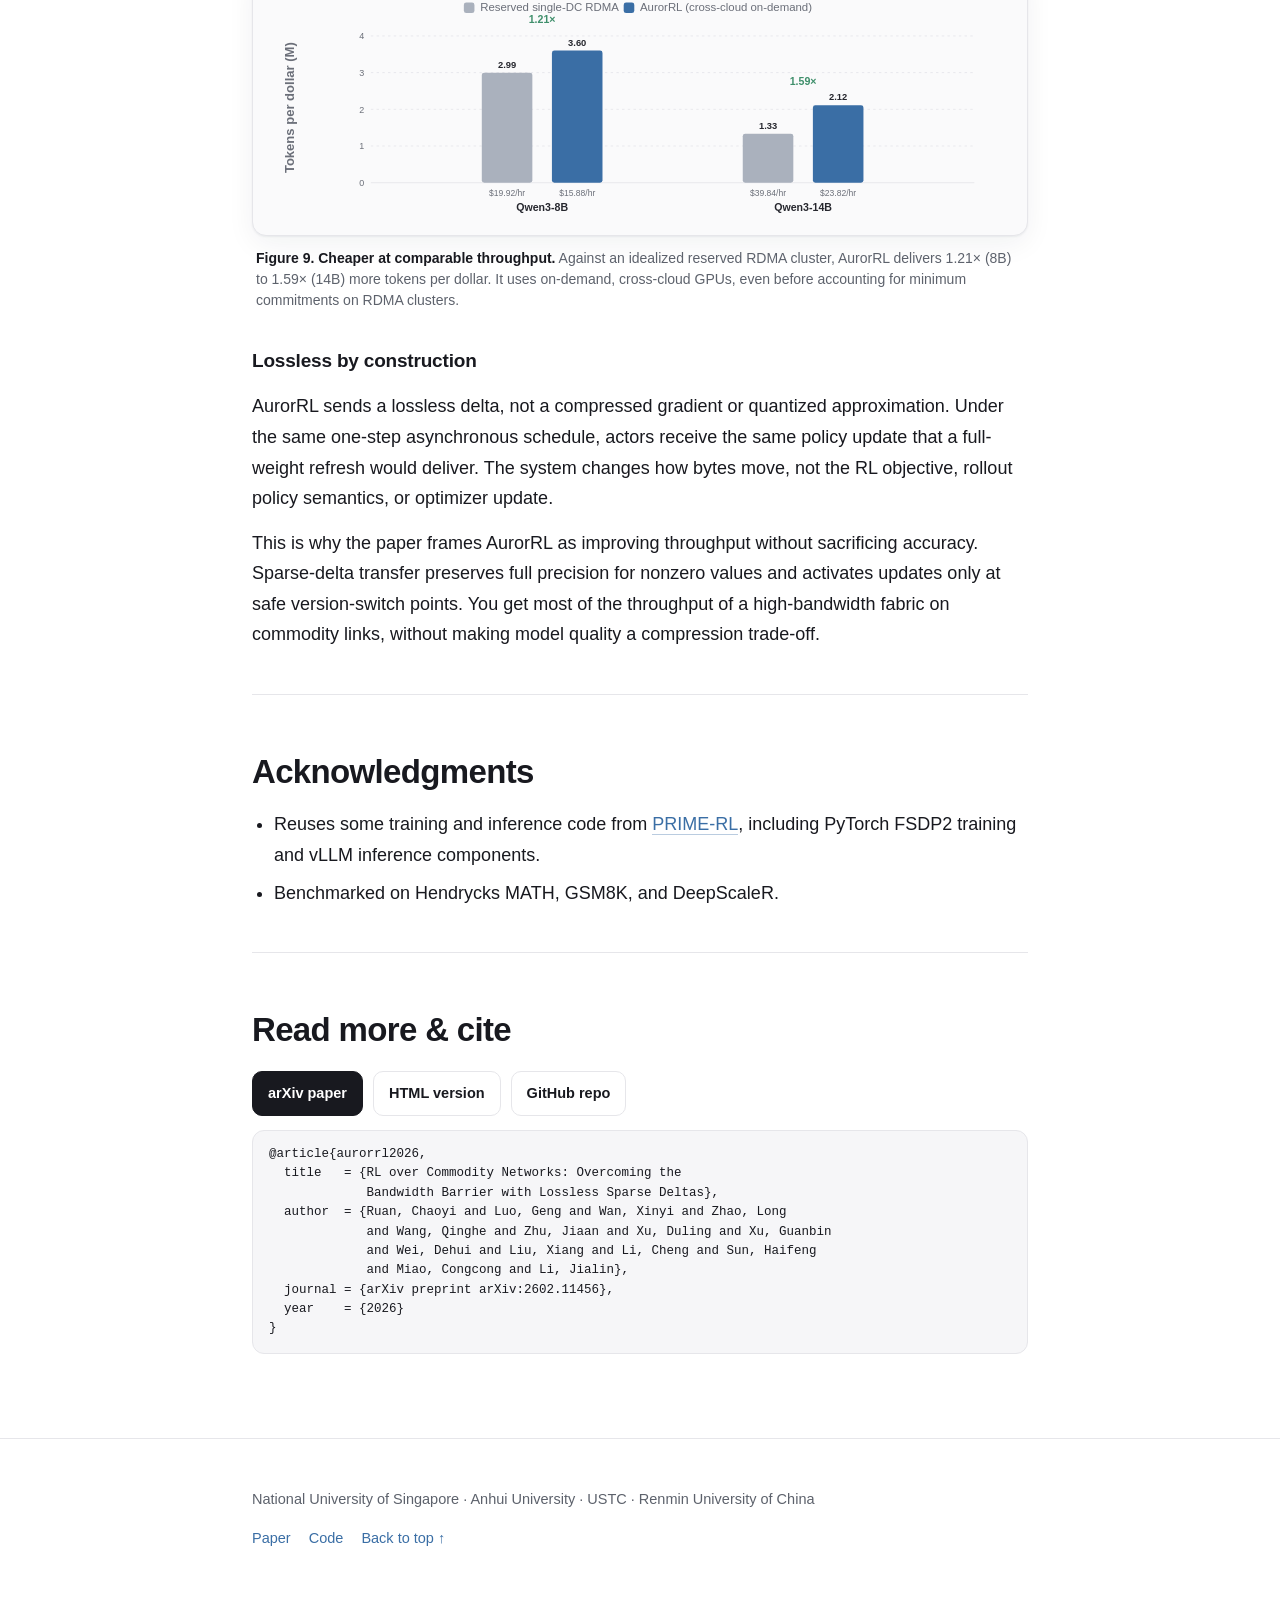
==== commit bfcc3997: "Rename SparrowRL to AurorRL throughout" ====
--- a/index.html
+++ b/index.html
@@ -3,21 +3,21 @@
 <head>
 <meta charset="utf-8">
 <meta name="viewport" content="width=device-width, initial-scale=1">
-<title>SparrowRL — Reinforcement Learning across Regions</title>
-<meta name="description" content="SparrowRL trains large-model RL on flexible, cross-cloud GPUs over ordinary 1–10 Gbps links. It reaches near-RDMA speed by sending a lossless sparse delta for only the ~1% of weights that change each step.">
+<title>AurorRL — Reinforcement Learning across Regions</title>
+<meta name="description" content="AurorRL trains large-model RL on flexible, cross-cloud GPUs over ordinary 1–10 Gbps links. It reaches near-RDMA speed by sending a lossless sparse delta for only the ~1% of weights that change each step.">
 <meta property="og:type" content="article">
 <meta property="og:title" content="Reinforcement Learning across Regions">
 <meta property="og:description" content="79× smaller weight sync, 2.4–9.5× faster geo-distributed RL, within 8.91% of an ideal RDMA supercluster, by exploiting the 1% sparsity of RL updates.">
 <link rel="preconnect" href="https://github.com">
 <link rel="stylesheet" href="assets/style.css?v=2">
-<link rel="icon" href="data:image/svg+xml,%3Csvg xmlns='http://www.w3.org/2000/svg' viewBox='0 0 32 32'%3E%3Crect width='32' height='32' rx='8' fill='%231c1f26'/%3E%3Cpath d='M7 18.5c5.6 0 9.2-2.6 11.7-8.2.5 4-.5 7.2-2.8 9.4 2.6-.3 4.8-1.7 6.4-3.9-.8 4.7-4.4 7.7-9.3 7.7-2.1 0-3.9-.5-5.3-1.5z' fill='%23ffffff'/%3E%3C/svg%3E">
+<link rel="icon" href="data:image/svg+xml,%3Csvg xmlns='http://www.w3.org/2000/svg' viewBox='0 0 32 32'%3E%3Crect width='32' height='32' rx='8' fill='%231c1f26'/%3E%3Ctext x='16' y='24' text-anchor='middle' font-family='-apple-system, BlinkMacSystemFont, %22Segoe UI%22, Roboto, Helvetica, Arial, sans-serif' font-size='23' font-weight='700' fill='%23ffffff'%3EA%3C/text%3E%3C/svg%3E">
 </head>
 <body>
 
 <div class="topbar">
   <div class="row">
     <div class="brand">
-      <a href="#top">SparrowRL</a>
+      <a href="#top">AurorRL</a>
     </div>
     <div class="spacer"></div>
     <nav>
@@ -35,8 +35,8 @@
   <div class="wrap">
     <span class="eyebrow">ML Systems · Reinforcement Learning</span>
     <h1 class="title">Reinforcement Learning across Regions</h1>
-    <p class="subtitle">SparrowRL trains large-model RL on flexible, cross-cloud GPUs connected by ordinary 1–10&nbsp;Gbps links. It reaches near-RDMA throughput by sending a lossless sparse delta for only the&nbsp;~1% of weights that actually change each step.</p>
-    <p class="byline"><span class="names">Sparrow-RL Team</span> · June 2026 · 8 min read</p>
+    <p class="subtitle">AurorRL trains large-model RL on flexible, cross-cloud GPUs connected by ordinary 1–10&nbsp;Gbps links. It reaches near-RDMA throughput by sending a lossless sparse delta for only the&nbsp;~1% of weights that actually change each step.</p>
+    <p class="byline"><span class="names">AurorRL Team</span> · June 2026 · 8 min read</p>
   </div>
 </header>
 
@@ -51,14 +51,14 @@
     <div class="stat"><div class="big">1.21–1.59×</div><div class="lbl">more tokens per dollar than reserved RDMA clusters</div></div>
   </div>
 
-  <p class="lede">Reinforcement learning is how today's strongest reasoning models are built. But the systems that run it quietly assume something most teams don't have: a rack of GPUs stitched together with hundred-gigabit RDMA. SparrowRL removes that assumption, reaching nearly the same speed using flexibly rented GPU capacity across providers and regions.</p>
+  <p class="lede">Reinforcement learning is how today's strongest reasoning models are built. But the systems that run it quietly assume something most teams don't have: a rack of GPUs stitched together with hundred-gigabit RDMA. AurorRL removes that assumption, reaching nearly the same speed using flexibly rented GPU capacity across providers and regions.</p>
 
   <!-- ===================== WHO / MOTIVATION ===================== -->
   <h2 id="who"><span class="kicker">Who it's for</span>Why cross-region RL matters</h2>
-  <p>For the last few years, RL post-training (the step that turns a capable base model into a strong reasoner) has effectively belonged to whoever could reserve a hundred-gigabit RDMA supercluster. Individual GPUs can often be rented flexibly across providers and regions. What is much harder to rent on demand is the tightly-coupled fabric that fuses them into one cluster. Without that fabric, the weight-sync wall (next section) puts RL training out of reach. SparrowRL removes that barrier, so serious RL post-training can run on flexible, loosely-connected GPUs.</p>
+  <p>For the last few years, RL post-training (the step that turns a capable base model into a strong reasoner) has effectively belonged to whoever could reserve a hundred-gigabit RDMA supercluster. Individual GPUs can often be rented flexibly across providers and regions. What is much harder to rent on demand is the tightly-coupled fabric that fuses them into one cluster. Without that fabric, the weight-sync wall (next section) puts RL training out of reach. AurorRL removes that barrier, so serious RL post-training can run on flexible, loosely-connected GPUs.</p>
   <p>That makes cross-region RL more than a deployment trick. It is a cost and access question: can we make RL post-training cheap enough, flexible enough, and reliable enough for the broader research community? If the answer requires reserved RDMA clusters, most teams are locked out. If ordinary GPUs can be stitched together, RL becomes a practical tool for many more groups.</p>
-  <p><strong>For academic labs and small teams</strong>, SparrowRL turns a procurement wall into a systems problem. Teams no longer have to chase provider relationships, reserve a fixed RDMA-enabled GPU cluster block, or pay for a long slot before the experiment is proven. They can assemble the GPUs they can actually get: local machines, on-demand cloud instances, and capacity from partner institutions. Start small, add GPUs when they appear, and stop when the run is done. SparrowRL makes this patchwork practical for serious RL post-training: cheaper infrastructure, flexible scheduling, and no private supercluster required.</p>
-  <p><strong>For large-scale deployments</strong>, disaggregated RL is becoming important for a practical reason: Trainer and rollout pools do not want the same hardware. Policy optimization is dominated by dense training compute and benefits from tightly connected high-end GPUs. Rollout decoding is often memory-bandwidth and capacity bound, so it can use cheaper and more heterogeneous accelerators. Big providers and large labs already have GPUs spread across regions, clouds, and hardware generations. The opportunity is to turn that fragmented fleet into one RL system, but policy refresh is the blocker: full-weight synchronization makes remote rollout capacity expensive to keep current. SparrowRL cuts that network overhead: the trainer stays on the best-connected cluster, while rollout capacity is pulled from wherever GPUs are available. Sparse deltas, relay fan-out, and version-aware scheduling let the system use more of the global fleet instead of leaving remote capacity stranded behind slow cross-region links.</p>
+  <p><strong>For academic labs and small teams</strong>, AurorRL turns a procurement wall into a systems problem. Teams no longer have to chase provider relationships, reserve a fixed RDMA-enabled GPU cluster block, or pay for a long slot before the experiment is proven. They can assemble the GPUs they can actually get: local machines, on-demand cloud instances, and capacity from partner institutions. Start small, add GPUs when they appear, and stop when the run is done. AurorRL makes this patchwork practical for serious RL post-training: cheaper infrastructure, flexible scheduling, and no private supercluster required.</p>
+  <p><strong>For large-scale deployments</strong>, disaggregated RL is becoming important for a practical reason: Trainer and rollout pools do not want the same hardware. Policy optimization is dominated by dense training compute and benefits from tightly connected high-end GPUs. Rollout decoding is often memory-bandwidth and capacity bound, so it can use cheaper and more heterogeneous accelerators. Big providers and large labs already have GPUs spread across regions, clouds, and hardware generations. The opportunity is to turn that fragmented fleet into one RL system, but policy refresh is the blocker: full-weight synchronization makes remote rollout capacity expensive to keep current. AurorRL cuts that network overhead: the trainer stays on the best-connected cluster, while rollout capacity is pulled from wherever GPUs are available. Sparse deltas, relay fan-out, and version-aware scheduling let the system use more of the global fleet instead of leaving remote capacity stranded behind slow cross-region links.</p>
 
   <p>Figure 1 sets the two regimes side by side: a reserved RDMA supercluster on one side, on-demand GPUs scattered across regions on the other.</p>
 
@@ -168,25 +168,25 @@
 
   <p><strong>Why is RL so sparse?</strong> First, RL post-training uses tiny learning rates around <code>1e-6</code>, about two orders below pretraining, so each step only nudges the model. Second, online RL updates are in-distribution, which recent theory connects to less forgetting and smaller parameter movement. Third, KL penalties, gradient clipping, and related regularizers further bound each update. The effect persists in training: the nonzero-update ratio quickly falls below 1% and stays there across 800 steps.</p>
 
-  <p>BF16 rollout serving amplifies this sparsity. Trainers may update FP32 master weights, but actors receive BF16 checkpoints; FP32 changes below the BF16 representation gap round away before inference. SparrowRL therefore measures and transfers the BF16 inference-side delta that actors actually need. FP16 has a finer mantissa, but its narrower dynamic range makes it less common for this serving path because it raises underflow risk and often requires loss scaling.</p>
+  <p>BF16 rollout serving amplifies this sparsity. Trainers may update FP32 master weights, but actors receive BF16 checkpoints; FP32 changes below the BF16 representation gap round away before inference. AurorRL therefore measures and transfers the BF16 inference-side delta that actors actually need. FP16 has a finer mantissa, but its narrower dynamic range makes it less common for this serving path because it raises underflow risk and often requires loss scaling.</p>
 
   <div class="callout"><span class="tag">The opportunity →</span> A full-weight broadcast spends ~99% of its bytes re-transmitting weights that didn't change. Send a <em>lossless difference</em> instead, so training dynamics are untouched.</div>
 
   <!-- ===================== DESIGN ===================== -->
-  <h2 id="design"><span class="kicker">The system</span>How SparrowRL works</h2>
-
-  <p>SparrowRL turns that one observation into a system. It reuses some training and inference code from <a href="https://github.com/PrimeIntellect-ai/prime-rl">PRIME-RL</a>, including PyTorch FSDP2 training and vLLM inference components. The implementation is ~4.3K lines of Python and does not change the underlying RL algorithm. Three mechanisms work together (Fig. 4).</p>
+  <h2 id="design"><span class="kicker">The system</span>How AurorRL works</h2>
+
+  <p>AurorRL turns that one observation into a system. It reuses some training and inference code from <a href="https://github.com/PrimeIntellect-ai/prime-rl">PRIME-RL</a>, including PyTorch FSDP2 training and vLLM inference components. The implementation is ~4.3K lines of Python and does not change the underlying RL algorithm. Three mechanisms work together (Fig. 4).</p>
 
   <figure class="bleed">
     <div class="figbox paper">
-      <object type="image/svg+xml" data="assets/figures/architecture.svg" style="width:100%;aspect-ratio:516/270;display:block" aria-label="SparrowRL architecture: Trainer Hub over WAN to regional relays and rollout actors"></object>
+      <object type="image/svg+xml" data="assets/figures/architecture.svg" style="width:100%;aspect-ratio:516/270;display:block" aria-label="AurorRL architecture: Trainer Hub over WAN to regional relays and rollout actors"></object>
     </div>
     <figcaption><b>Figure 4. Architecture.</b> The Trainer Hub (policy optimizer, job ledger, checkpoint store) runs on a high-speed RDMA cluster. Each region elects one actor as a <b>Relay</b> that caches the current version and fans the delta out locally, so there is one cross-region transfer per region instead of O(N). Steps: ① issue prompts · ② return rollouts · ③ optimize · ④ encode &amp; store sparse delta · ⑤ relay fan-out.</figcaption>
   </figure>
 
   <h3>1 · Lossless sparse deltas</h3>
   <p>Instead of an ephemeral broadcast, every step produces a versioned, immutable artifact with only the changed elements at <strong>full precision</strong>. There is no quantization and no dropped update; actors receive exactly the bits the trainer computed. Unifying checkpoint storage and network transfer into one object also makes retries unambiguous: a rollout either matches a verified version hash or the result is rejected.</p>
-  <p>Naively, each change is an <code>(index, value)</code> pair, and the 4-byte index dwarfs the 2-byte value. SparrowRL cuts this overhead in two steps. It stores <em>differences</em> between sorted indices, then encodes those differences with <strong>LEB128 variable-length integers</strong> (Fig. 5). Small gaps take one byte; rare large gaps spill into a second. The index footprint drops from 4 bytes to under 2 per entry, shaving another 30–50% off the checkpoint.</p>
+  <p>Naively, each change is an <code>(index, value)</code> pair, and the 4-byte index dwarfs the 2-byte value. AurorRL cuts this overhead in two steps. It stores <em>differences</em> between sorted indices, then encodes those differences with <strong>LEB128 variable-length integers</strong> (Fig. 5). Small gaps take one byte; rare large gaps spill into a second. The index footprint drops from 4 bytes to under 2 per entry, shaving another 30–50% off the checkpoint.</p>
 
   <figure class="bleed">
     <div class="figbox paper">
@@ -196,7 +196,7 @@
   </figure>
 
   <h3>2 · Streaming transfer</h3>
-  <p>Sparse deltas are <em>decomposable</em>, so SparrowRL never waits for a whole file. It packetizes each delta into segments and ships the first segment while the rest is still being extracted, creating a cut-through path from trainer to relay to actor (Fig. 6). Segments are striped <strong>round-robin across several TCP streams</strong>. A loss-induced stall on one stream does not block the others, so the WAN link stays saturated. In our US–Canada deployment, multi-stream transfer cuts a 202&nbsp;MB delta from 4.71&nbsp;s to 2.90&nbsp;s. Crucially, transfer overlaps rollout generation. Actors <strong>stage</strong> the next version while generating on the current one, then <strong>commit</strong> it in-place at a safe point between batches. A rollout is never served from a half-applied model.</p>
+  <p>Sparse deltas are <em>decomposable</em>, so AurorRL never waits for a whole file. It packetizes each delta into segments and ships the first segment while the rest is still being extracted, creating a cut-through path from trainer to relay to actor (Fig. 6). Segments are striped <strong>round-robin across several TCP streams</strong>. A loss-induced stall on one stream does not block the others, so the WAN link stays saturated. In our US–Canada deployment, multi-stream transfer cuts a 202&nbsp;MB delta from 4.71&nbsp;s to 2.90&nbsp;s. Crucially, transfer overlaps rollout generation. Actors <strong>stage</strong> the next version while generating on the current one, then <strong>commit</strong> it in-place at a safe point between batches. A rollout is never served from a half-applied model.</p>
 
   <figure class="bleed">
     <div class="figbox paper">
@@ -206,7 +206,7 @@
   </figure>
 
   <h3>3 · Scheduling for messy fleets</h3>
-  <p>Loosely-coupled actors differ by 2–3× in speed (H100 vs A100 vs L40), and those gaps drift as links congest and spot instances vanish. SparrowRL assigns each actor work <strong>in proportion to measured throughput</strong>, using an EMA of tokens/s. A fast H100 at 5,000 tok/s and an A100 at 2,500 tok/s split a 300-prompt batch 200/100 and finish together. One feedback signal absorbs GPU throttling, network congestion, and resource contention without tracking them separately. Version-aware gating keeps stale actors from poisoning a step. <strong>Time-bounded leases</strong> handle failure: if an actor or region misses its deadline, its prompts return to the pool for healthy actors. Results are admitted only when the lease is valid and the version <em>and</em> checkpoint hash match.</p>
+  <p>Loosely-coupled actors differ by 2–3× in speed (H100 vs A100 vs L40), and those gaps drift as links congest and spot instances vanish. AurorRL assigns each actor work <strong>in proportion to measured throughput</strong>, using an EMA of tokens/s. A fast H100 at 5,000 tok/s and an A100 at 2,500 tok/s split a 300-prompt batch 200/100 and finish together. One feedback signal absorbs GPU throttling, network congestion, and resource contention without tracking them separately. Version-aware gating keeps stale actors from poisoning a step. <strong>Time-bounded leases</strong> handle failure: if an actor or region misses its deadline, its prompts return to the pool for healthy actors. Results are admitted only when the lease is valid and the version <em>and</em> checkpoint hash match.</p>
 
   <!-- ===================== RESULTS ===================== -->
   <h2 id="results"><span class="kicker">Evidence</span>Does it hold up?</h2>
@@ -214,15 +214,15 @@
   <p>The main end-to-end evaluation runs Qwen3 4B/8B/14B with the Trainer on H100s in the US and A100 rollout actors in Canada. The real cross-cloud link fluctuates between ~500&nbsp;Mbps and 1&nbsp;Gbps. Separate stress studies emulate 0.25–10&nbsp;Gbps links, spread actors across Canada, Japan, the Netherlands, and Iceland, evaluate relay fan-out on a Canada–Australia deployment, and mix A100/L40 actors for heterogeneity. Baselines are <b>vanilla cross-DC</b> full-weight broadcast, its <b>multi-stream</b> variant, and <b>Ideal-SingleDC</b>, an idealized 800&nbsp;Gbps RDMA upper bound. Each step now ships a 202&nbsp;MB sparse delta instead of 15.6&nbsp;GB of full weights, a <b>79× cut</b>. Even at 0.25&nbsp;Gbps, the delta crosses in seconds; a full broadcast needs 566 seconds.</p>
 
   <h3>Throughput tracks the ideal</h3>
-  <p>End-to-end, SparrowRL nearly matches the RDMA upper bound, as shown in Fig. 7.</p>
-  <figure class="bleed">
-    <div class="figbox">
-      <svg viewBox="0 0 900 300" role="img" aria-label="Grouped bars of end-to-end throughput in tokens per second for Qwen3-4B, 8B and 14B: SparrowRL nearly matches the ideal single-DC RDMA baseline.">
+  <p>End-to-end, AurorRL nearly matches the RDMA upper bound, as shown in Fig. 7.</p>
+  <figure class="bleed">
+    <div class="figbox">
+      <svg viewBox="0 0 900 300" role="img" aria-label="Grouped bars of end-to-end throughput in tokens per second for Qwen3-4B, 8B and 14B: AurorRL nearly matches the ideal single-DC RDMA baseline.">
         <text x="26" y="150" transform="rotate(-90 26 150)" text-anchor="middle" class="f-mut" font-size="16" font-weight="700">Throughput (tokens/s)</text>
         <line x1="120" y1="250" x2="860" y2="250" class="f-line"/>
         <g class="f-grid"><line x1="120" y1="195.8" x2="860" y2="195.8"/><line x1="120" y1="141.7" x2="860" y2="141.7"/><line x1="120" y1="87.5" x2="860" y2="87.5"/></g>
         <g class="f-mut" font-size="11" text-anchor="end"><text x="112" y="254">0</text><text x="112" y="199">5k</text><text x="112" y="145">10k</text><text x="112" y="91">15k</text></g>
-        <g font-size="14"><rect x="323" y="19" width="13" height="13" rx="3" class="ideal"/><text x="343" y="30" class="f-mut">Ideal single-DC RDMA</text><rect x="499" y="19" width="13" height="13" rx="3" class="delta"/><text x="519" y="30" class="f-mut">SparrowRL</text></g>
+        <g font-size="14"><rect x="323" y="19" width="13" height="13" rx="3" class="ideal"/><text x="343" y="30" class="f-mut">Ideal single-DC RDMA</text><rect x="499" y="19" width="13" height="13" rx="3" class="delta"/><text x="519" y="30" class="f-mut">AurorRL</text></g>
         <rect x="182" y="95" width="64" height="155" rx="3" class="ideal"/><text x="214" y="89" class="f-text" font-size="11" text-anchor="middle" font-weight="700">14.3k</text>
         <rect x="254" y="102" width="64" height="148" rx="3" class="delta"/><text x="286" y="96" class="f-text" font-size="11" text-anchor="middle" font-weight="700">13.7k</text>
         <text x="250" y="270" class="f-text" font-size="13" text-anchor="middle" font-weight="700">Qwen3-4B</text>
@@ -235,29 +235,29 @@
         <text x="120" y="292" class="f-mut" font-size="11.5">Within 1.31–8.91% of ideal; 2.4–9.5× above full-weight broadcast over the same WAN.</text>
       </svg>
     </div>
-    <figcaption><b>Figure 7. Near-ideal, across model sizes.</b> Geometric mean across Hendrycks MATH, GSM8K and DeepScaleR. By keeping weight transfer off the critical path, SparrowRL lands within <b>1.31–8.91%</b> of ideal single-DC RDMA and <b>2.4–9.5×</b> above full-weight broadcast on the same WAN.</figcaption>
+    <figcaption><b>Figure 7. Near-ideal, across model sizes.</b> Geometric mean across Hendrycks MATH, GSM8K and DeepScaleR. By keeping weight transfer off the critical path, AurorRL lands within <b>1.31–8.91%</b> of ideal single-DC RDMA and <b>2.4–9.5×</b> above full-weight broadcast on the same WAN.</figcaption>
   </figure>
 
   <h3>It scales across regions</h3>
   <p>The advantage widens as regions are added, as shown in Fig. 8.</p>
   <figure class="bleed">
     <div class="figbox">
-      <svg viewBox="0 0 900 300" role="img" aria-label="Grouped bars: across 1 versus 4 datacenters, the vanilla cross-DC baseline’s throughput collapses from 7137 to 1219 tokens per second while SparrowRL stays near 13k.">
+      <svg viewBox="0 0 900 300" role="img" aria-label="Grouped bars: across 1 versus 4 datacenters, the vanilla cross-DC baseline’s throughput collapses from 7137 to 1219 tokens per second while AurorRL stays near 13k.">
         <text x="26" y="150" transform="rotate(-90 26 150)" text-anchor="middle" class="f-mut" font-size="16" font-weight="700">Throughput (tokens/s)</text>
         <line x1="120" y1="250" x2="860" y2="250" class="f-line"/>
         <g class="f-grid"><line x1="120" y1="185" x2="860" y2="185"/><line x1="120" y1="120" x2="860" y2="120"/><line x1="120" y1="55" x2="860" y2="55"/></g>
         <g class="f-mut" font-size="11" text-anchor="end"><text x="112" y="254">0</text><text x="112" y="189">5k</text><text x="112" y="124">10k</text><text x="112" y="59">15k</text></g>
-        <g font-size="14"><rect x="307" y="19" width="13" height="13" rx="3" class="full"/><text x="327" y="30" class="f-mut">Vanilla cross-DC baseline</text><rect x="515" y="19" width="13" height="13" rx="3" class="delta"/><text x="535" y="30" class="f-mut">SparrowRL</text></g>
+        <g font-size="14"><rect x="307" y="19" width="13" height="13" rx="3" class="full"/><text x="327" y="30" class="f-mut">Vanilla cross-DC baseline</text><rect x="515" y="19" width="13" height="13" rx="3" class="delta"/><text x="535" y="30" class="f-mut">AurorRL</text></g>
         <rect x="226" y="157.2" width="70" height="92.8" rx="3" class="full"/><text x="261" y="151" class="f-text" font-size="11.5" text-anchor="middle" font-weight="700">7,137</text>
         <rect x="304" y="73.2" width="70" height="176.8" rx="3" class="delta"/><text x="339" y="67" class="delta" font-size="11.5" text-anchor="middle" font-weight="700">≈13.6k</text>
         <text x="300" y="270" class="f-text" font-size="13" text-anchor="middle" font-weight="700">1 datacenter</text>
         <rect x="566" y="234.2" width="70" height="15.8" rx="3" class="full"/><text x="601" y="228" class="f-text" font-size="11.5" text-anchor="middle" font-weight="700">1,219</text>
         <rect x="644" y="97.9" width="70" height="152.1" rx="3" class="delta"/><text x="679" y="91" class="delta" font-size="11.5" text-anchor="middle" font-weight="700">≈11.7k</text>
         <text x="640" y="270" class="f-text" font-size="13" text-anchor="middle" font-weight="700">4 datacenters</text>
-        <text x="120" y="292" class="f-mut" font-size="11.5">Full-weight transfer −5.86× across 4 regions; SparrowRL only −13.7% (1.9–9× higher throughput).</text>
-      </svg>
-    </div>
-    <figcaption><b>Figure 8. Geographic dispersion is nearly free.</b> On Qwen3-4B, full-weight transfer is bound by the slowest actor, so four regions collapse it 5.86× (7,137→1,219 tok/s). SparrowRL loses only 13.7%. <span class="f-mut">(Full endpoints measured; SparrowRL values from the reported −13.7% / 1.9–9× figures.)</span></figcaption>
+        <text x="120" y="292" class="f-mut" font-size="11.5">Full-weight transfer −5.86× across 4 regions; AurorRL only −13.7% (1.9–9× higher throughput).</text>
+      </svg>
+    </div>
+    <figcaption><b>Figure 8. Geographic dispersion is nearly free.</b> On Qwen3-4B, full-weight transfer is bound by the slowest actor, so four regions collapse it 5.86× (7,137→1,219 tok/s). AurorRL loses only 13.7%. <span class="f-mut">(Full endpoints measured; AurorRL values from the reported −13.7% / 1.9–9× figures.)</span></figcaption>
   </figure>
 
   <p>Three smaller ablations round out the picture, all on the same testbed:</p>
@@ -276,7 +276,7 @@
   <p>It is also cheaper at matched throughput, as shown in Fig. 9.</p>
   <figure class="bleed">
     <div class="figbox">
-      <svg viewBox="0 0 900 280" role="img" aria-label="Tokens per dollar: SparrowRL beats a reserved single-DC RDMA cluster by 1.21x at 8B and 1.59x at 14B.">
+      <svg viewBox="0 0 900 280" role="img" aria-label="Tokens per dollar: AurorRL beats a reserved single-DC RDMA cluster by 1.21x at 8B and 1.59x at 14B.">
         <text x="26" y="148" transform="rotate(-90 26 148)" text-anchor="middle" class="f-mut" font-size="16" font-weight="700">Tokens per dollar (M)</text>
         <!-- y 0..4 over y 240..60 (180px) -> 45px/unit -->
         <line x1="120" y1="240" x2="860" y2="240" class="f-line"/>
@@ -286,28 +286,28 @@
         <text x="330" y="275" class="f-text" font-size="13" font-weight="700" text-anchor="middle">Qwen3-8B</text>
         <!-- SingleDC 2.99 -> h=134.6 -> y=105.4 -->
         <rect x="256" y="105" width="62" height="135" rx="3" class="full"/><text x="287" y="99" class="f-text" font-size="11.5" text-anchor="middle" font-weight="700">2.99</text><text x="287" y="256" class="f-mut" font-size="10.5" text-anchor="middle">$19.92/hr</text>
-        <!-- Sparrow 3.60 -> h=162 -> y=78 -->
+        <!-- AurorRL 3.60 -> h=162 -> y=78 -->
         <rect x="342" y="78" width="62" height="162" rx="3" class="delta"/><text x="373" y="72" class="f-text" font-size="11.5" text-anchor="middle" font-weight="700">3.60</text><text x="373" y="256" class="f-mut" font-size="10.5" text-anchor="middle">$15.88/hr</text>
         <text x="330" y="44" class="ideal" font-size="13" font-weight="800" text-anchor="middle">1.21×</text>
         <!-- 14B group x~640 -->
         <text x="650" y="275" class="f-text" font-size="13" font-weight="700" text-anchor="middle">Qwen3-14B</text>
         <!-- SingleDC 1.33 -> h=59.9 -> y=180.1 -->
         <rect x="576" y="180" width="62" height="60" rx="3" class="full"/><text x="607" y="174" class="f-text" font-size="11.5" text-anchor="middle" font-weight="700">1.33</text><text x="607" y="256" class="f-mut" font-size="10.5" text-anchor="middle">$39.84/hr</text>
-        <!-- Sparrow 2.12 -> h=95.4 -> y=144.6 -->
+        <!-- AurorRL 2.12 -> h=95.4 -> y=144.6 -->
         <rect x="662" y="145" width="62" height="95" rx="3" class="delta"/><text x="693" y="139" class="f-text" font-size="11.5" text-anchor="middle" font-weight="700">2.12</text><text x="693" y="256" class="f-mut" font-size="10.5" text-anchor="middle">$23.82/hr</text>
         <text x="650" y="120" class="ideal" font-size="13" font-weight="800" text-anchor="middle">1.59×</text>
         <!-- legend -->
-        <g font-size="14"><rect x="234" y="19" width="13" height="13" rx="3" class="full"/><text x="254" y="30" class="f-mut">Reserved single-DC RDMA</text><rect x="430" y="19" width="13" height="13" rx="3" class="delta"/><text x="450" y="30" class="f-mut">SparrowRL (cross-cloud on-demand)</text></g>
-      </svg>
-    </div>
-    <figcaption><b>Figure 9. Cheaper at comparable throughput.</b> Against an idealized reserved RDMA cluster, SparrowRL delivers 1.21× (8B) to 1.59× (14B) more tokens per dollar. It uses on-demand, cross-cloud GPUs, even before accounting for minimum commitments on RDMA clusters.</figcaption>
+        <g font-size="14"><rect x="234" y="19" width="13" height="13" rx="3" class="full"/><text x="254" y="30" class="f-mut">Reserved single-DC RDMA</text><rect x="430" y="19" width="13" height="13" rx="3" class="delta"/><text x="450" y="30" class="f-mut">AurorRL (cross-cloud on-demand)</text></g>
+      </svg>
+    </div>
+    <figcaption><b>Figure 9. Cheaper at comparable throughput.</b> Against an idealized reserved RDMA cluster, AurorRL delivers 1.21× (8B) to 1.59× (14B) more tokens per dollar. It uses on-demand, cross-cloud GPUs, even before accounting for minimum commitments on RDMA clusters.</figcaption>
   </figure>
 
   <!-- ===================== IMPACT ===================== -->
   <h3>Lossless by construction</h3>
-  <p>SparrowRL sends a lossless delta, not a compressed gradient or quantized approximation. Under the same one-step asynchronous schedule, actors receive the same policy update that a full-weight refresh would deliver. The system changes how bytes move, not the RL objective, rollout policy semantics, or optimizer update.</p>
-
-  <p>This is why the paper frames SparrowRL as improving throughput without sacrificing accuracy. Sparse-delta transfer preserves full precision for nonzero values and activates updates only at safe version-switch points. You get most of the throughput of a high-bandwidth fabric on commodity links, without making model quality a compression trade-off.</p>
+  <p>AurorRL sends a lossless delta, not a compressed gradient or quantized approximation. Under the same one-step asynchronous schedule, actors receive the same policy update that a full-weight refresh would deliver. The system changes how bytes move, not the RL objective, rollout policy semantics, or optimizer update.</p>
+
+  <p>This is why the paper frames AurorRL as improving throughput without sacrificing accuracy. Sparse-delta transfer preserves full precision for nonzero values and activates updates only at safe version-switch points. You get most of the throughput of a high-bandwidth fabric on commodity links, without making model quality a compression trade-off.</p>
 
   <hr>
 
@@ -325,10 +325,10 @@
   <div class="meta-row" style="margin-bottom:6px">
     <a class="btn primary" href="https://arxiv.org/abs/2602.11456">arXiv paper</a>
     <a class="btn" href="https://arxiv.org/html/2602.11456v1">HTML version</a>
-    <a class="btn" href="https://github.com/sparrow-rl-project/sparrow-rl">GitHub repo</a>
+    <a class="btn" href="https://github.com/auror-rl-project/auror-rl">GitHub repo</a>
   </div>
   <div class="cite">
-<pre>@article{sparrowrl2026,
+<pre>@article{aurorrl2026,
   title   = {RL over Commodity Networks: Overcoming the
              Bandwidth Barrier with Lossless Sparse Deltas},
   author  = {Ruan, Chaoyi and Luo, Geng and Wan, Xinyi and Zhao, Long
@@ -348,7 +348,7 @@
     <p>National University of Singapore · Anhui University · USTC · Renmin University&nbsp;of&nbsp;China</p>
     <div class="foot-links">
       <a href="https://arxiv.org/abs/2602.11456">Paper</a>
-      <a href="https://github.com/sparrow-rl-project/sparrow-rl">Code</a>
+      <a href="https://github.com/auror-rl-project/auror-rl">Code</a>
       <a href="#top">Back to top ↑</a>
     </div>
   </div>
@@ -359,7 +359,7 @@
   // theme: respect saved choice, else system
   var root = document.documentElement;
   var saved = null;
-  try { saved = localStorage.getItem('sparrow-theme'); } catch (e) {}
+  try { saved = localStorage.getItem('auror-theme'); } catch (e) {}
   if (saved) root.setAttribute('data-theme', saved);
   var btn = document.getElementById('themeBtn');
   btn.addEventListener('click', function () {
@@ -367,7 +367,7 @@
     if (!cur) cur = window.matchMedia('(prefers-color-scheme: dark)').matches ? 'dark' : 'light';
     var next = cur === 'dark' ? 'light' : 'dark';
     root.setAttribute('data-theme', next);
-    try { localStorage.setItem('sparrow-theme', next); } catch (e) {}
+    try { localStorage.setItem('auror-theme', next); } catch (e) {}
   });
 
   // build the sparsity grid from metadata (keeps SVG markup compact)
--- a/assets/style.css
+++ b/assets/style.css
@@ -1,5 +1,5 @@
 /* ----------------------------------------------------------------------------
-   SparrowRL blog — self-contained theme
+   AurorRL blog — self-contained theme
    No external fonts or JS frameworks. Figures are inline SVG and inherit the
    --c-* figure variables so they recolor automatically in dark mode.
 ---------------------------------------------------------------------------- */
@@ -19,7 +19,7 @@
   --accent-2:  #3f8f6b;
 
   /* figure palette (used by inline SVG via classes) */
-  --c-delta:   #3a6ea5;   /* SparrowRL — calm blue */
+  --c-delta:   #3a6ea5;   /* AurorRL — calm blue */
   --c-full:    #aab1bd;   /* full-weight baseline — slate */
   --c-ms:      #e9a23b;   /* multi-stream baseline */
   --c-ideal:   #3f8f6b;   /* ideal / gains — calm green */
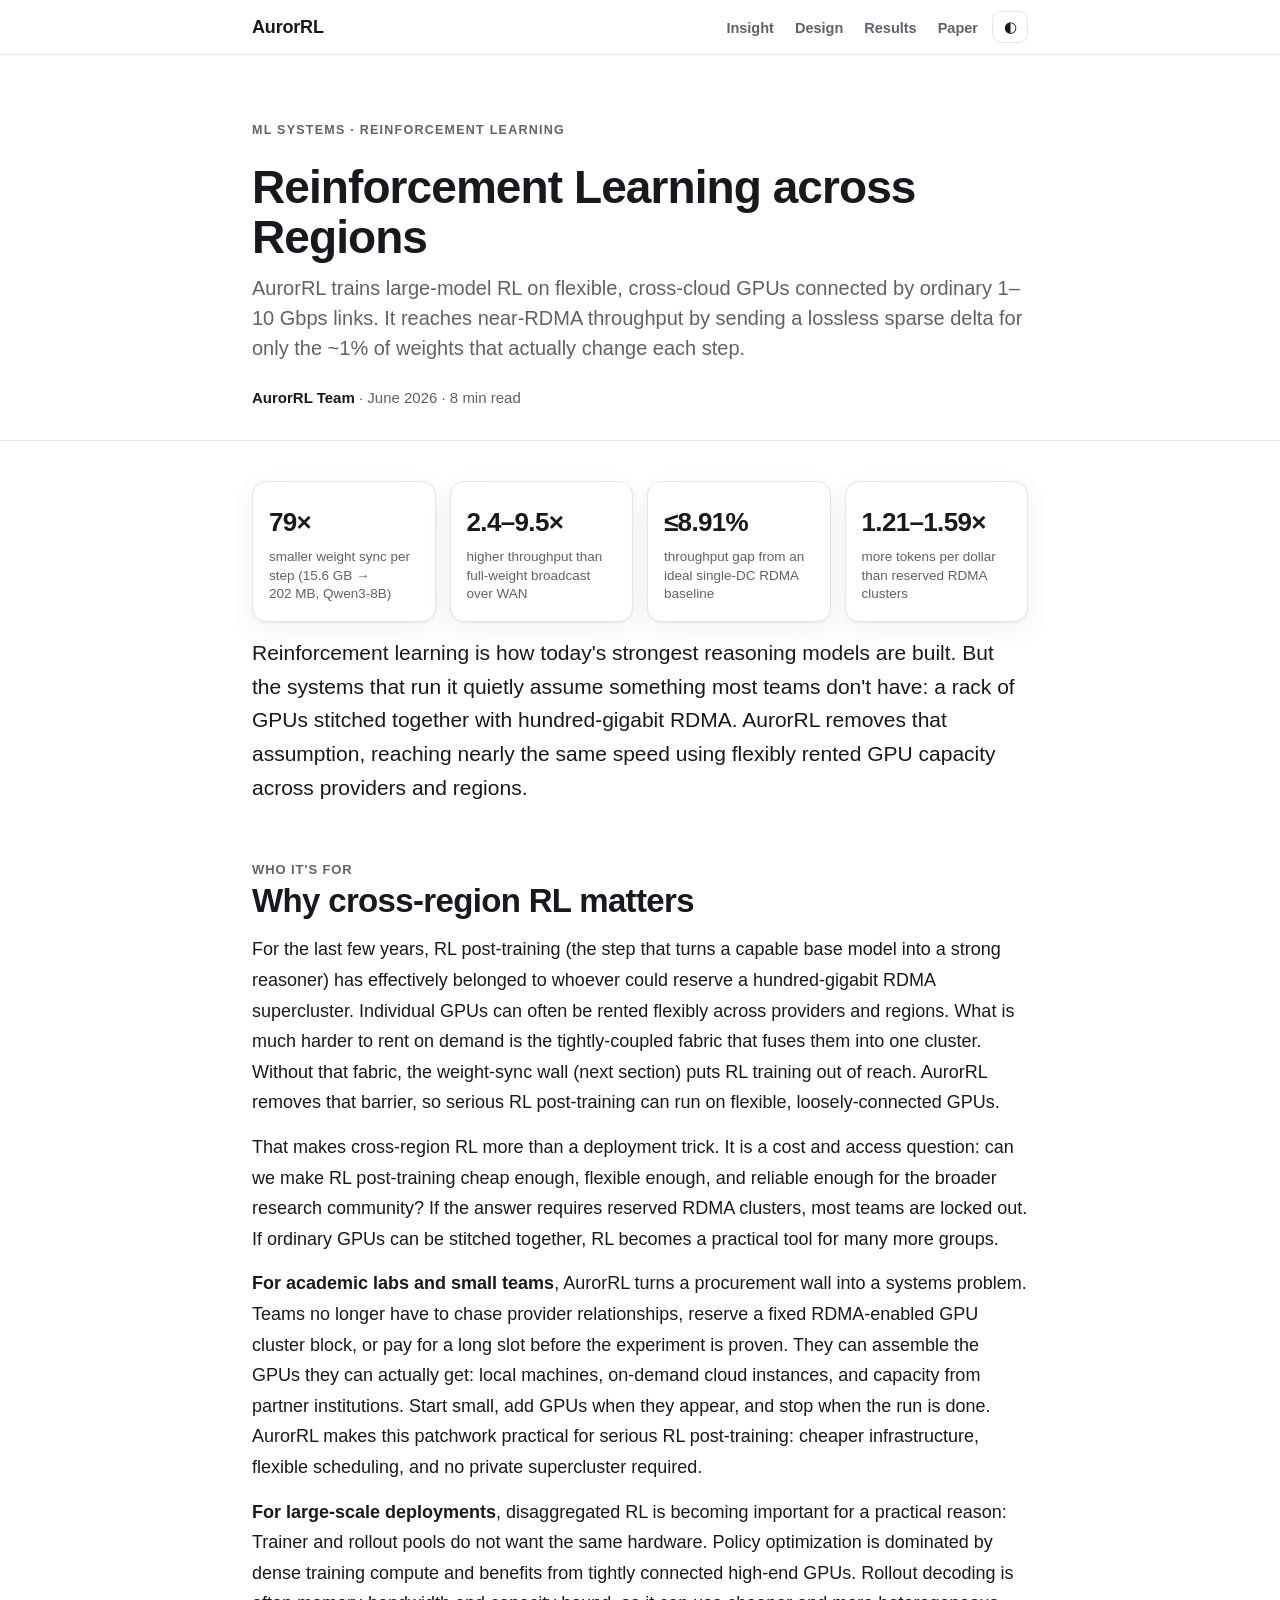
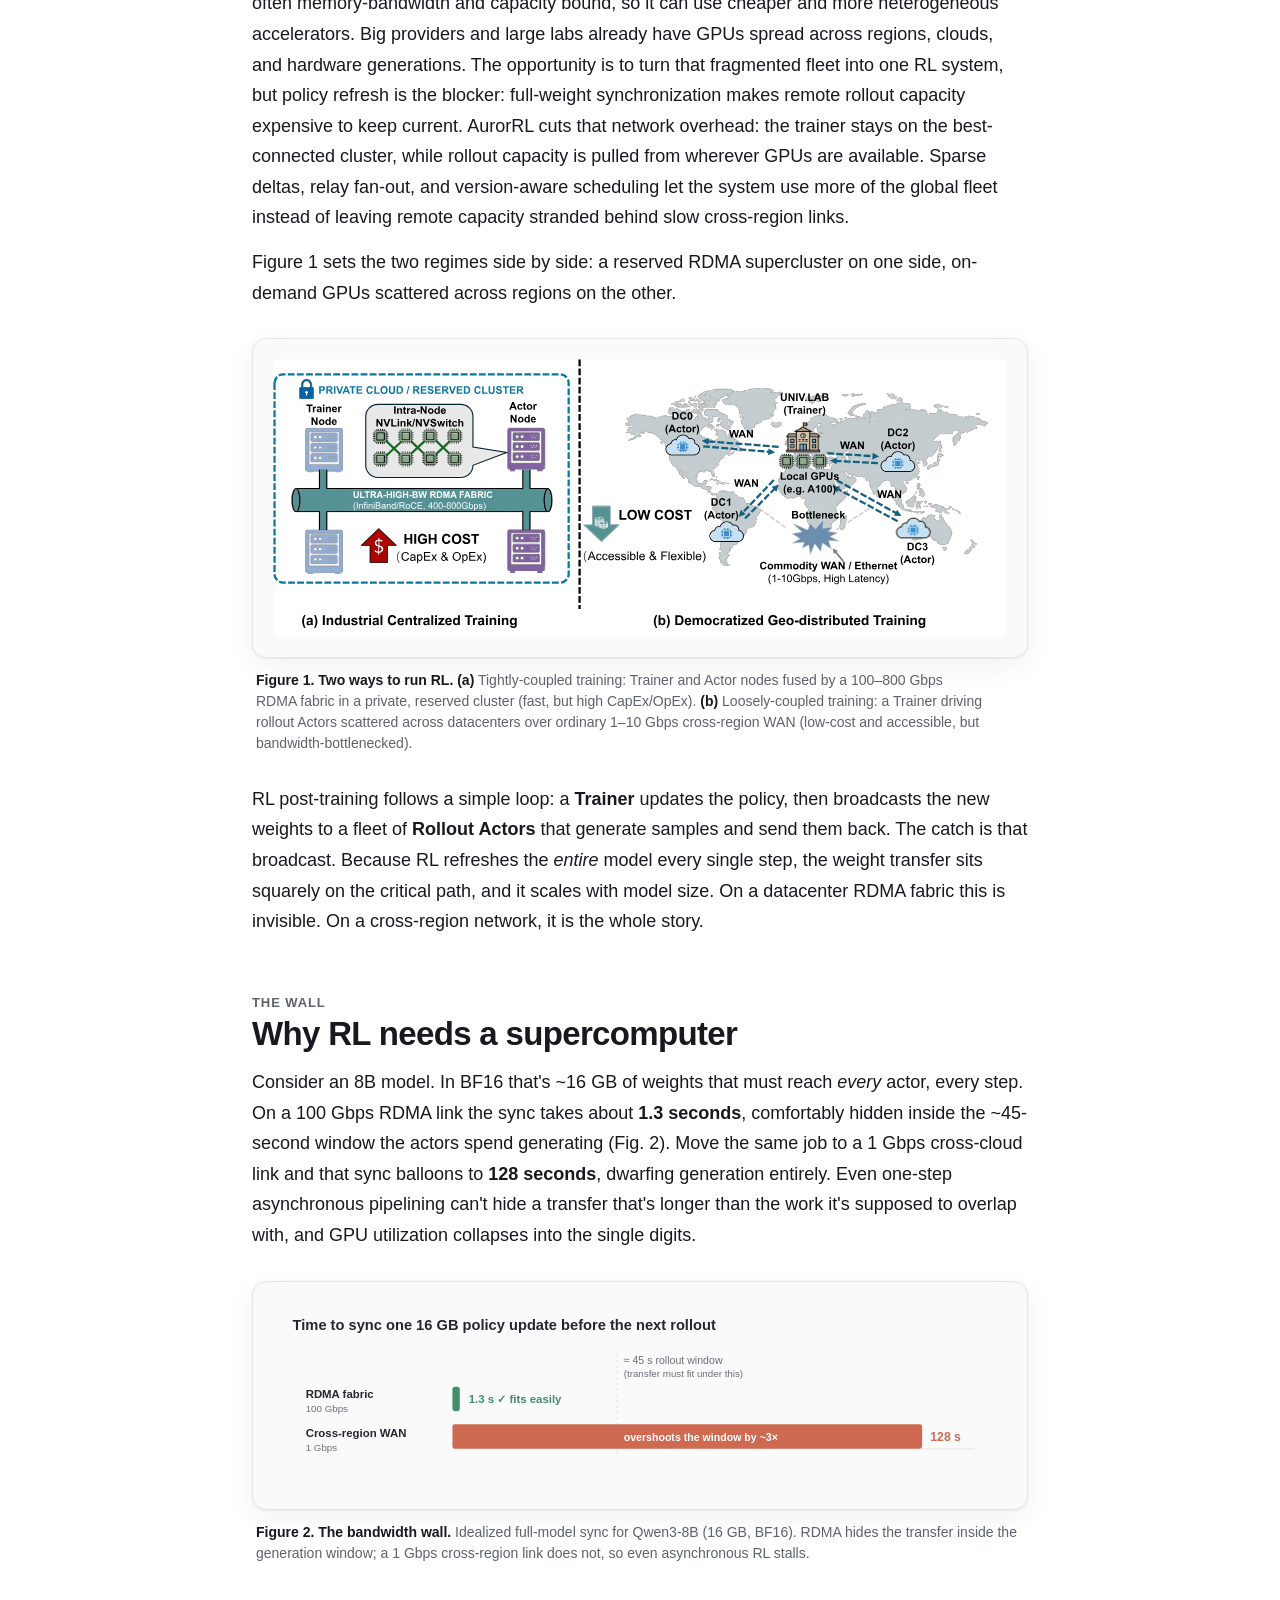
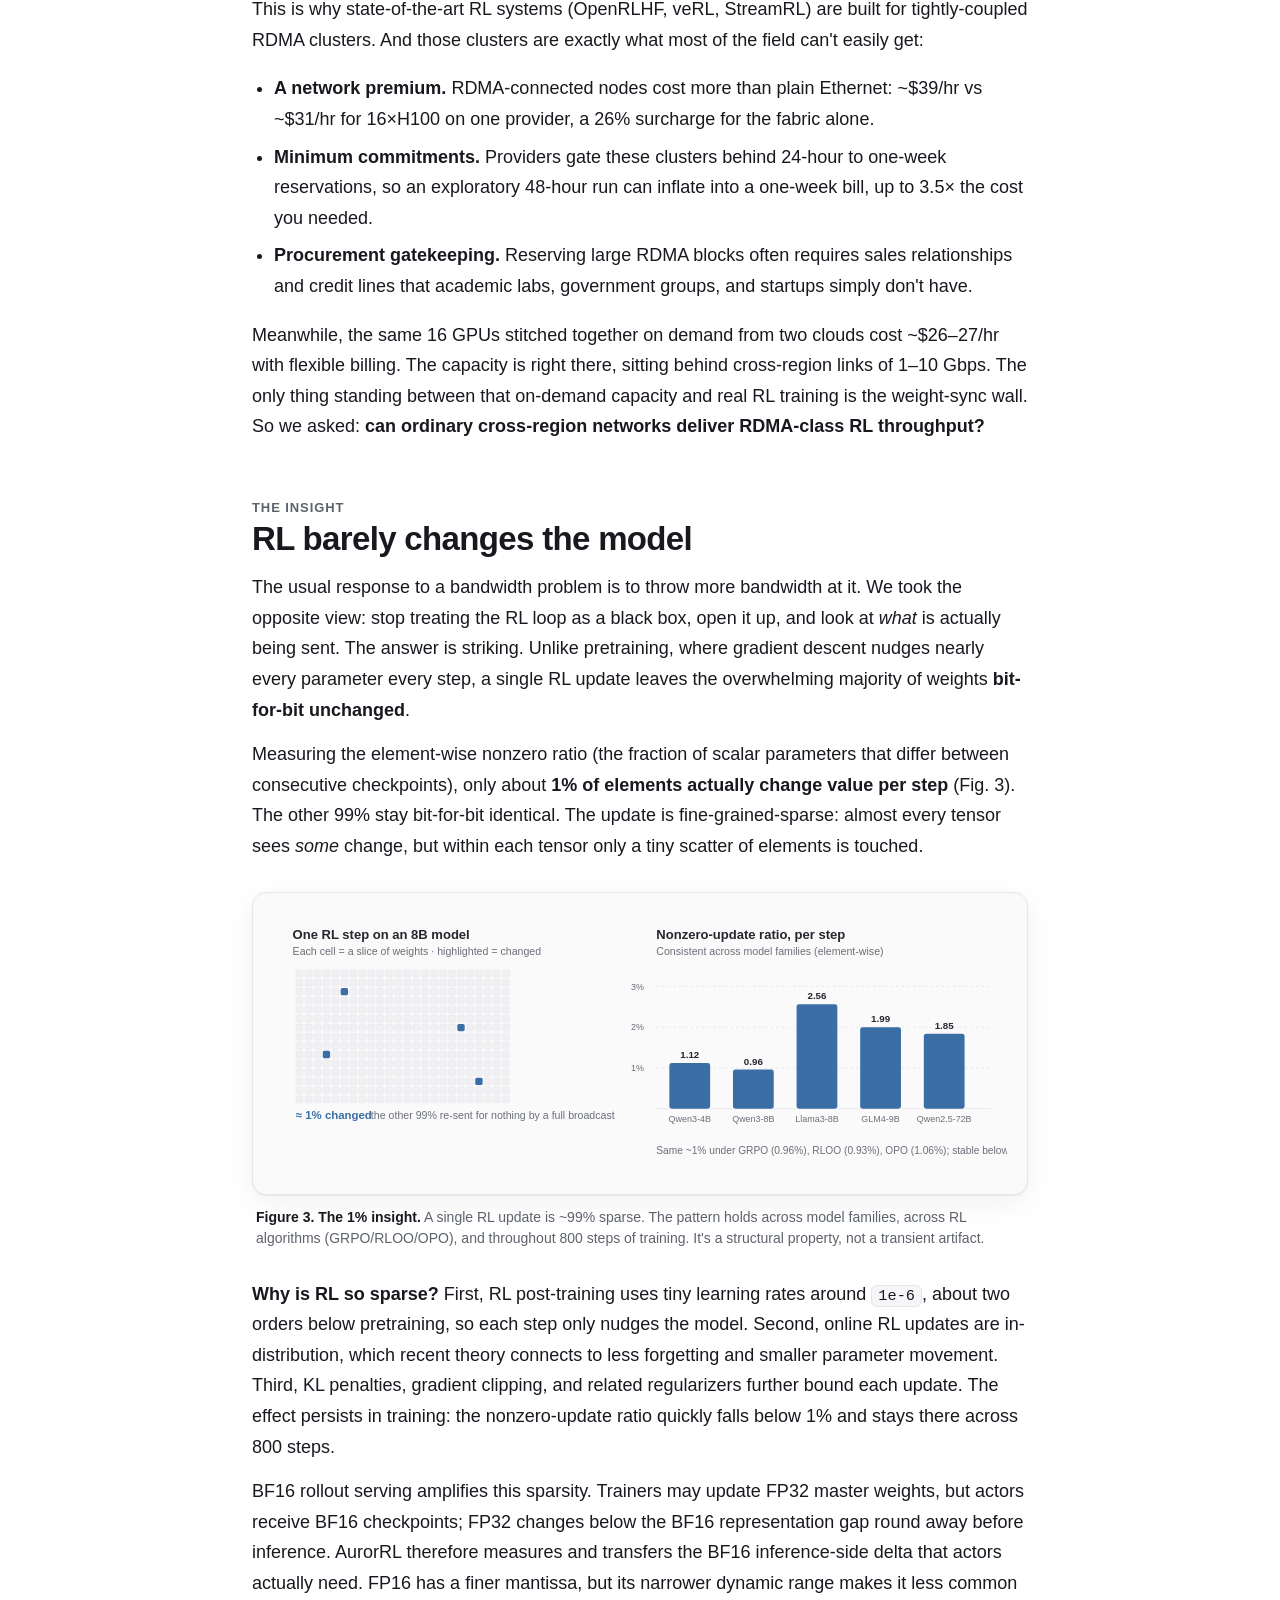
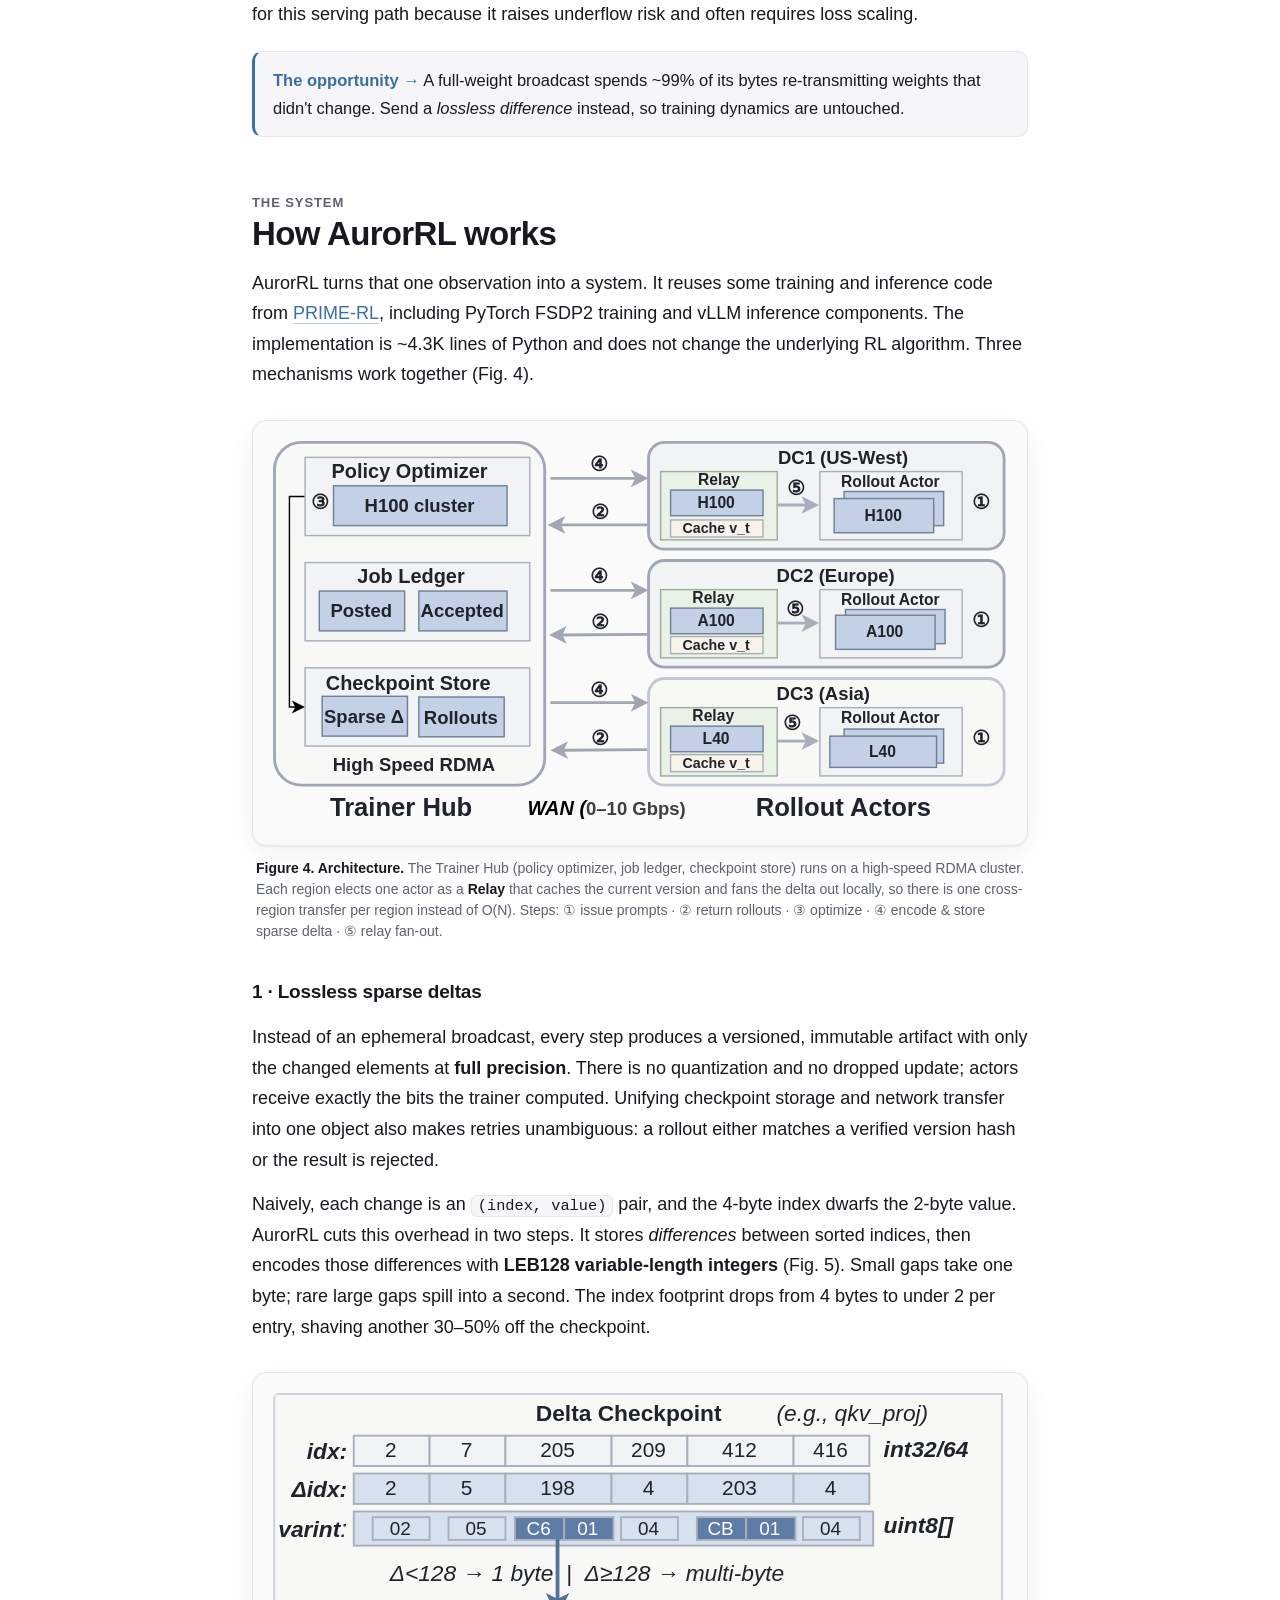
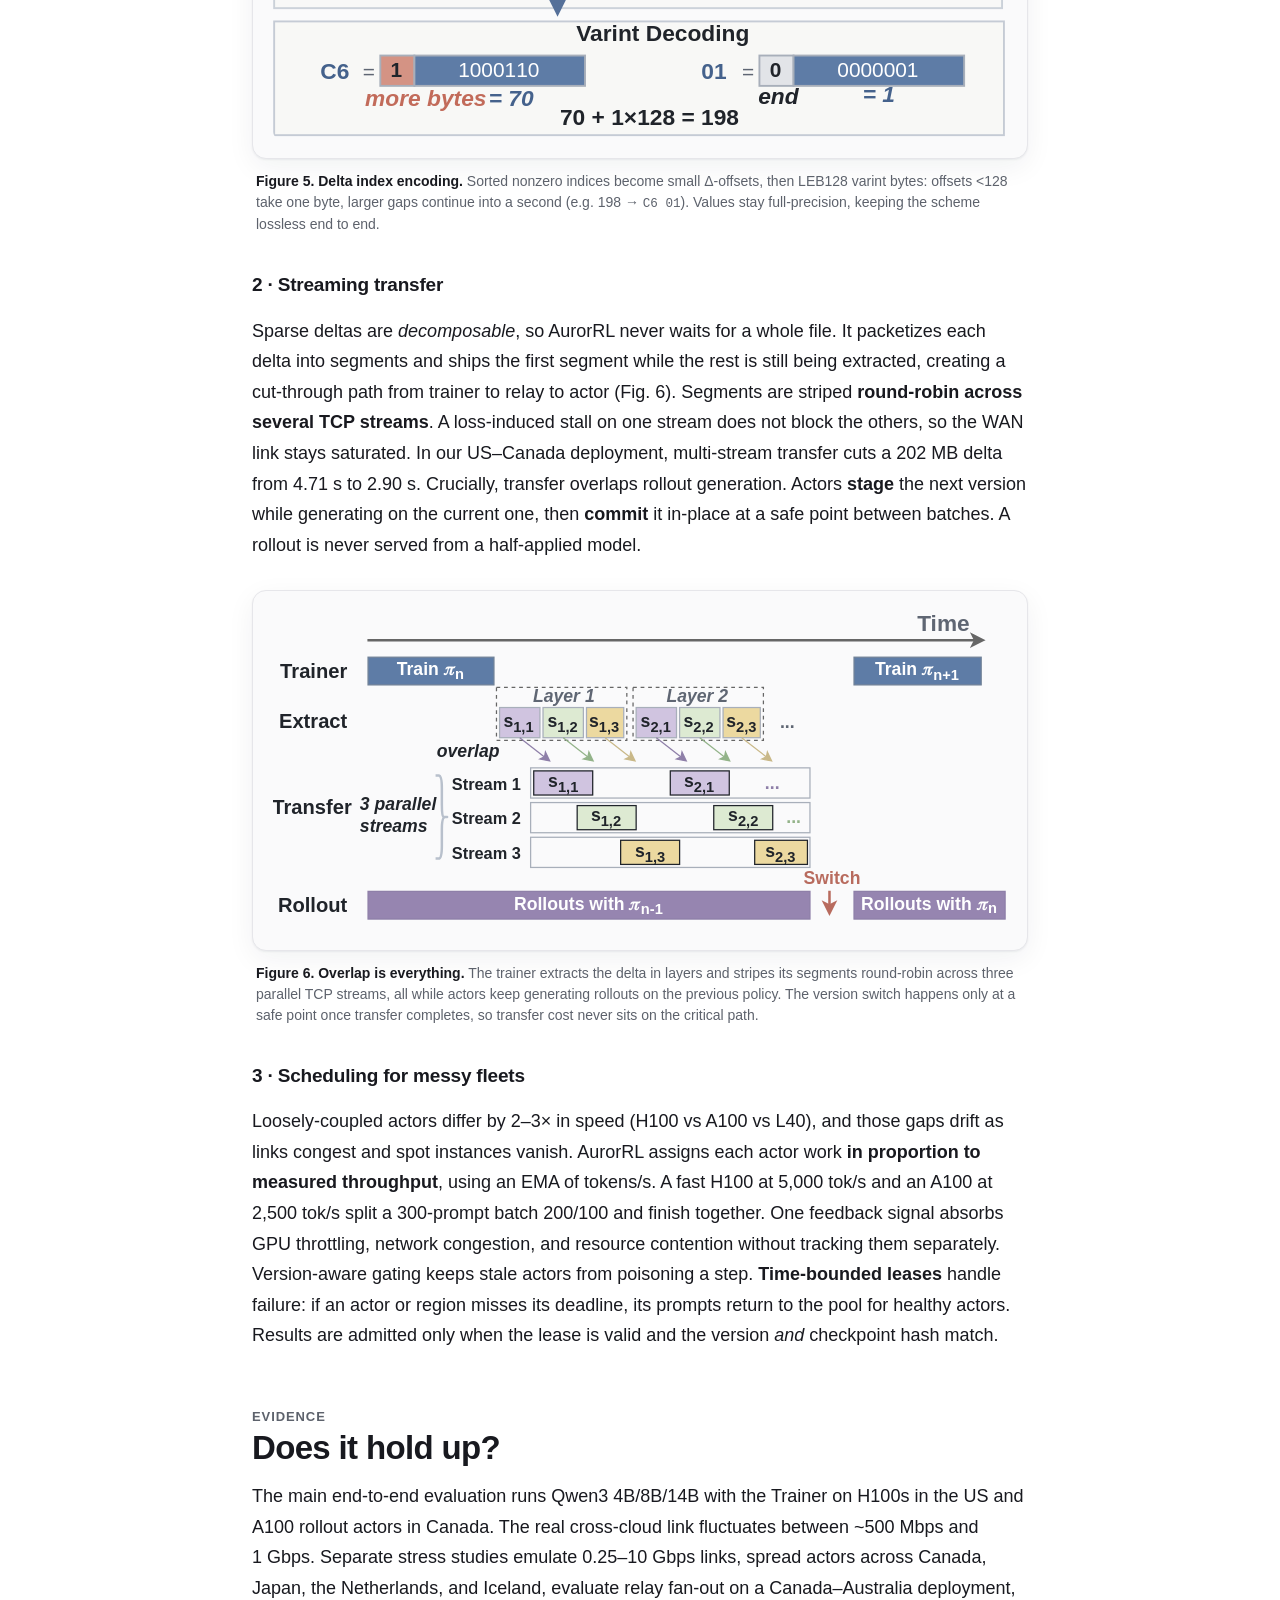
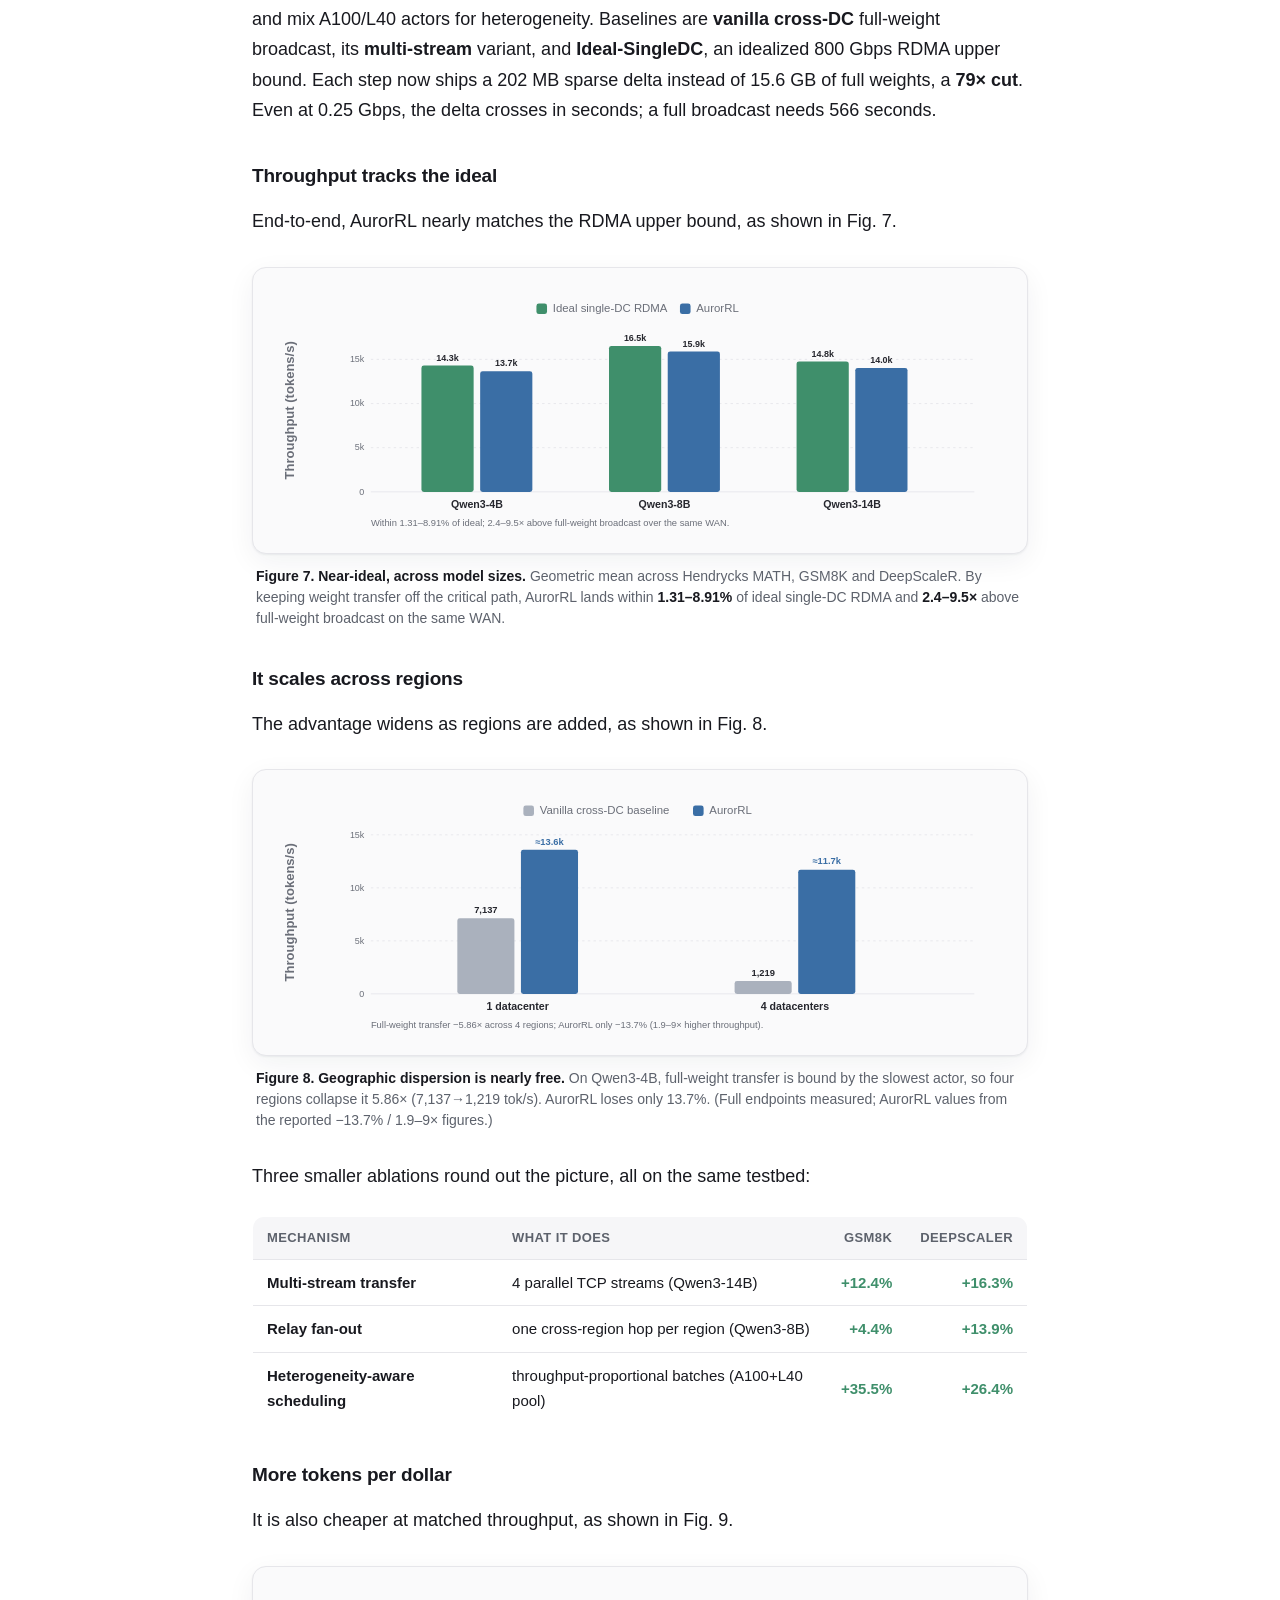
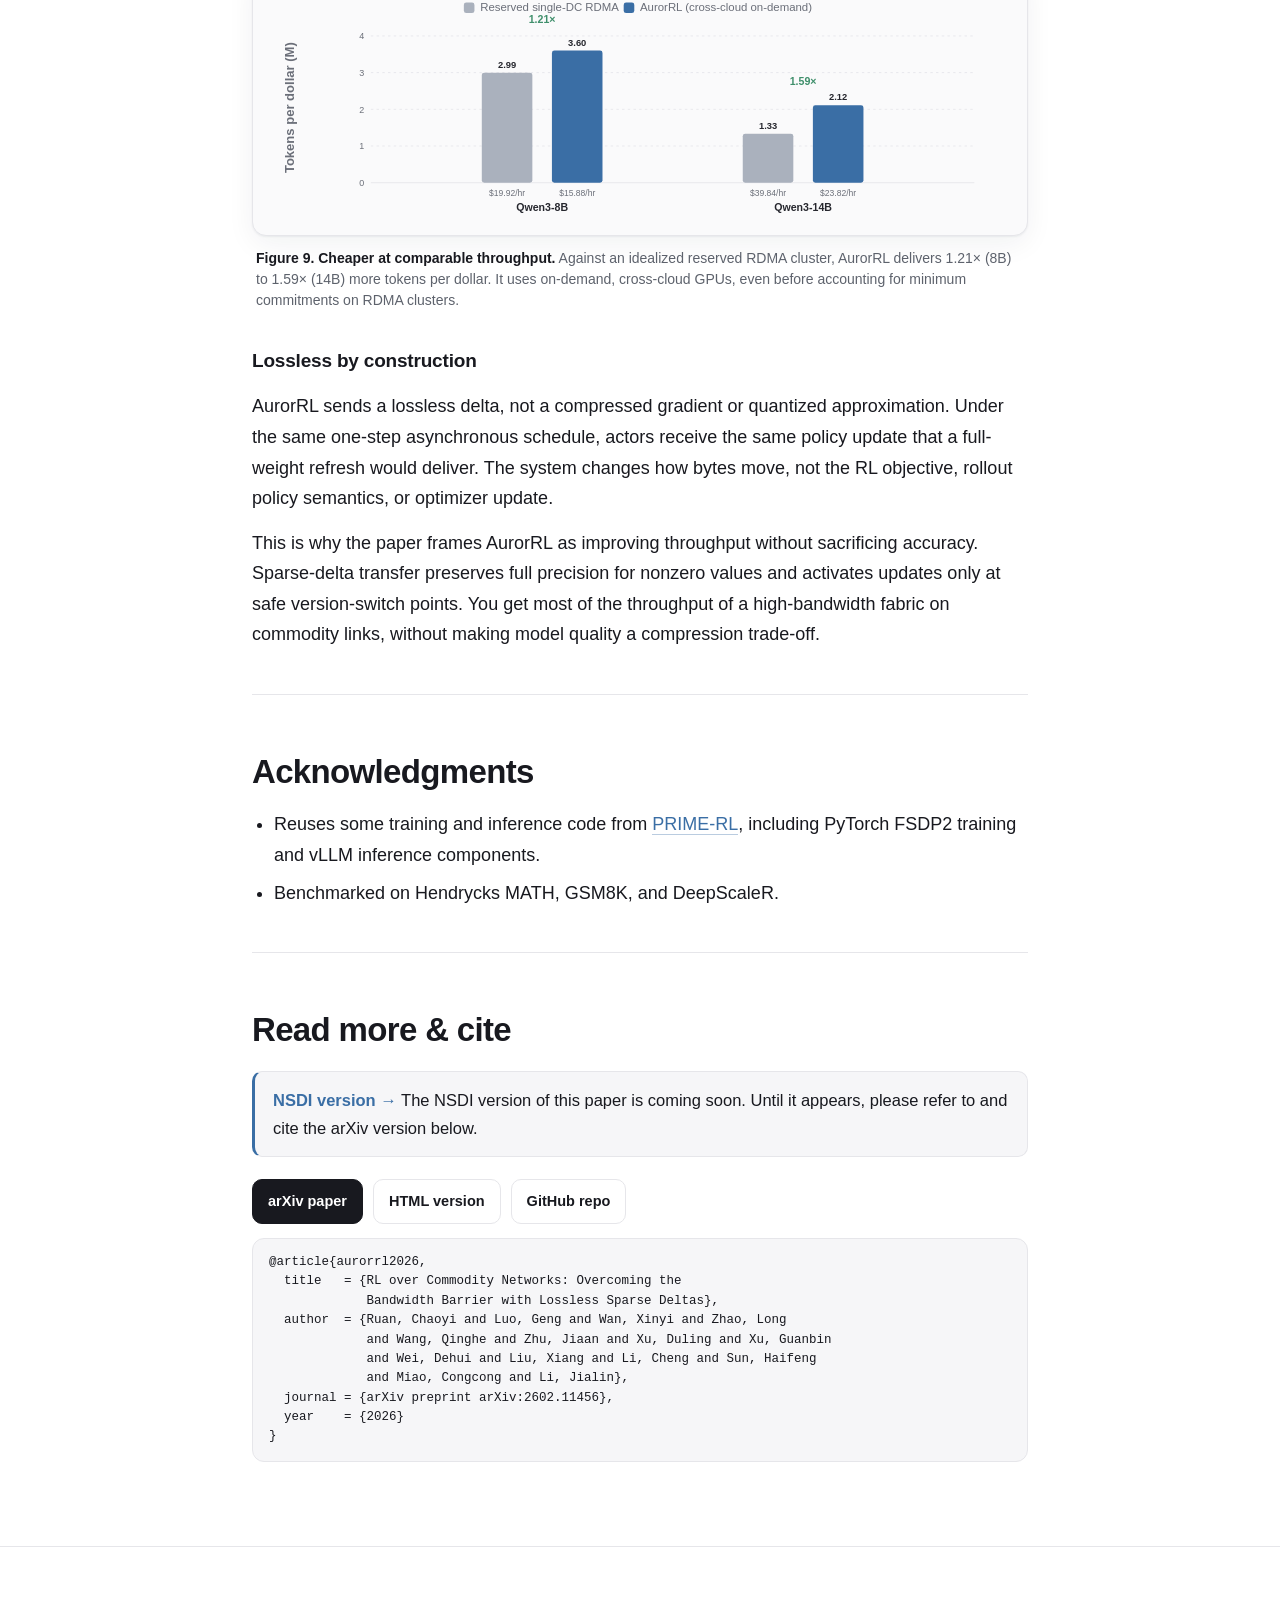
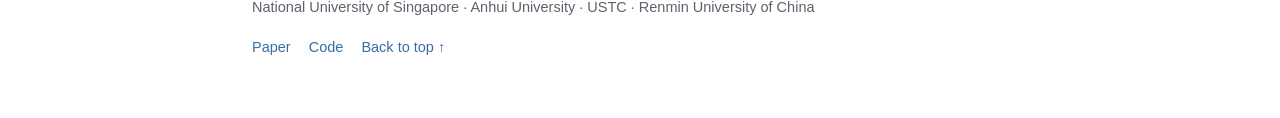
==== commit 04334506: "Note NSDI version coming soon; cite arXiv meanwhile" ====
--- a/index.html
+++ b/index.html
@@ -322,10 +322,11 @@
 
   <!-- ===================== CITE ===================== -->
   <h2 id="cite">Read more &amp; cite</h2>
+  <div class="callout"><span class="tag">NSDI version →</span> The NSDI version of this paper is coming soon. Until it appears, please refer to and cite the arXiv version below.</div>
   <div class="meta-row" style="margin-bottom:6px">
     <a class="btn primary" href="https://arxiv.org/abs/2602.11456">arXiv paper</a>
     <a class="btn" href="https://arxiv.org/html/2602.11456v1">HTML version</a>
-    <a class="btn" href="https://github.com/auror-rl-project/auror-rl">GitHub repo</a>
+    <a class="btn" href="https://github.com/aurora-rl-project/aurora-rl">GitHub repo</a>
   </div>
   <div class="cite">
 <pre>@article{aurorrl2026,
@@ -348,7 +349,7 @@
     <p>National University of Singapore · Anhui University · USTC · Renmin University&nbsp;of&nbsp;China</p>
     <div class="foot-links">
       <a href="https://arxiv.org/abs/2602.11456">Paper</a>
-      <a href="https://github.com/auror-rl-project/auror-rl">Code</a>
+      <a href="https://github.com/aurora-rl-project/aurora-rl">Code</a>
       <a href="#top">Back to top ↑</a>
     </div>
   </div>
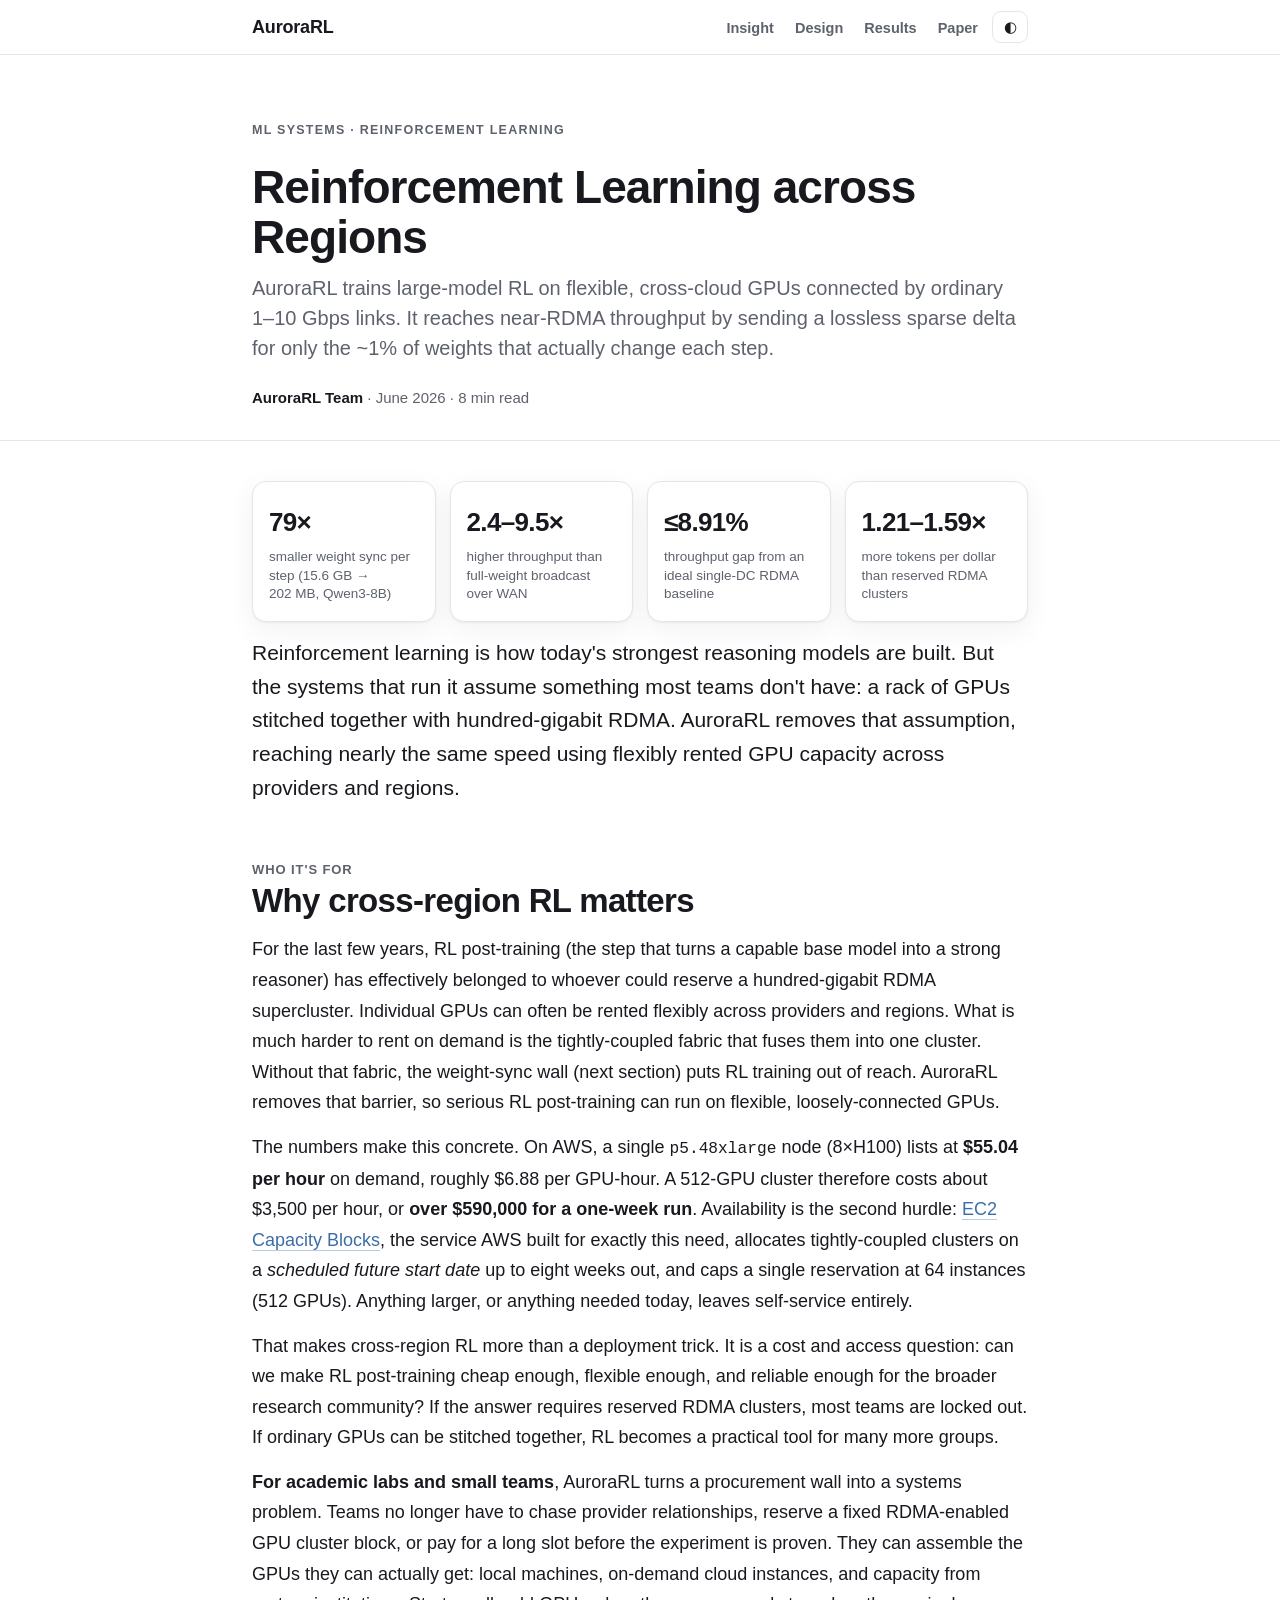
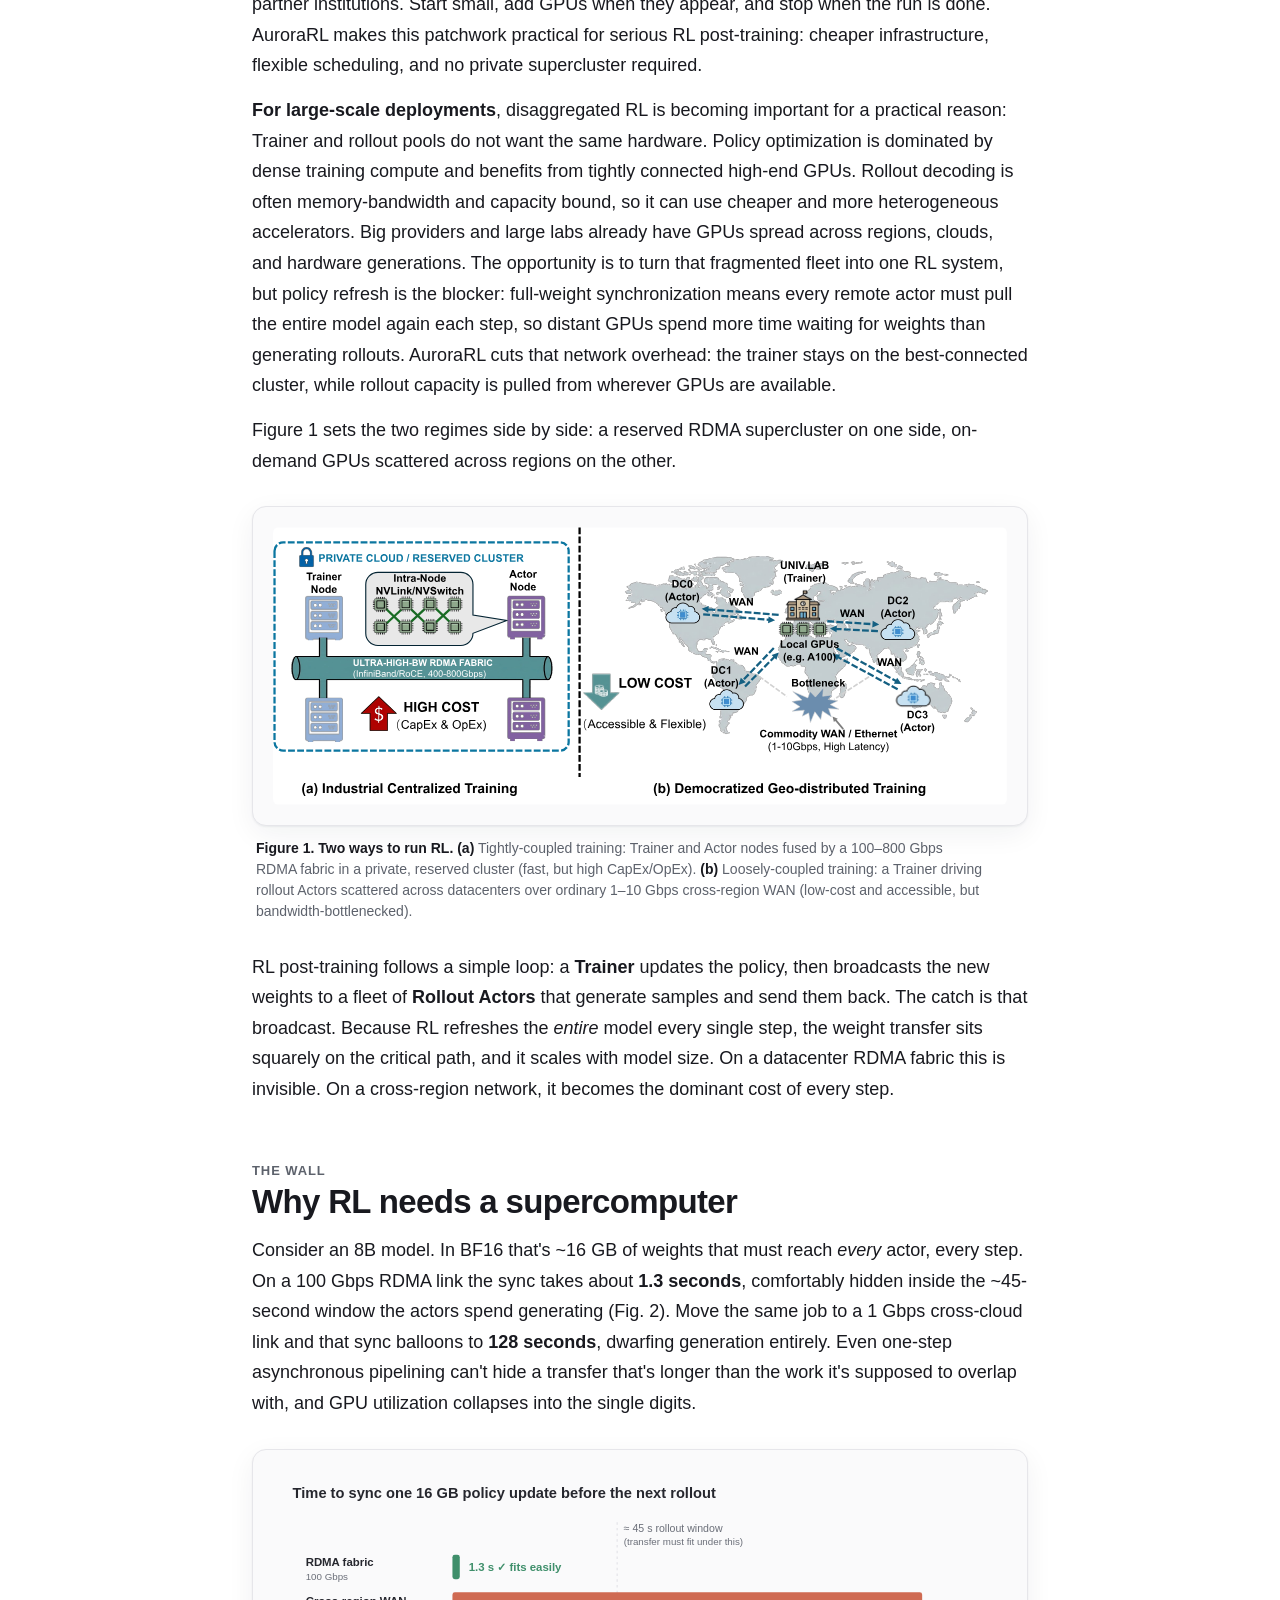
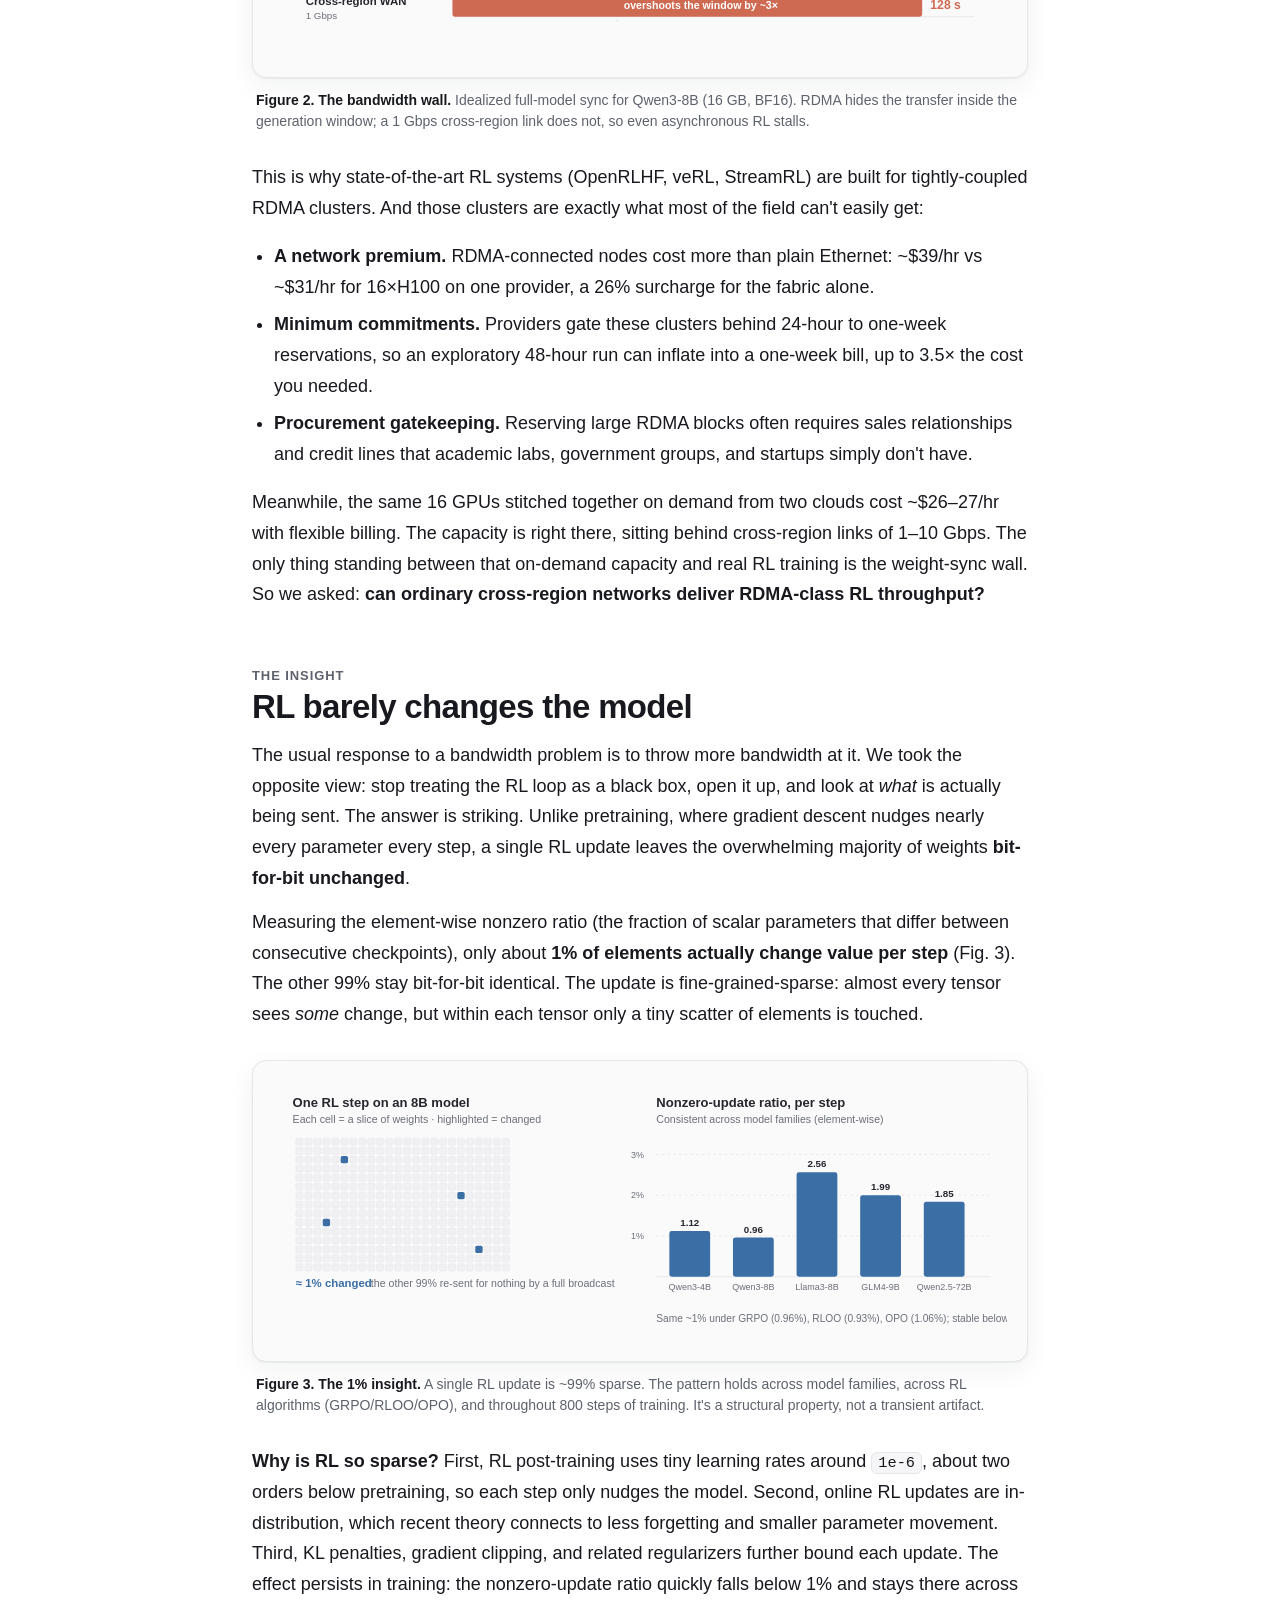
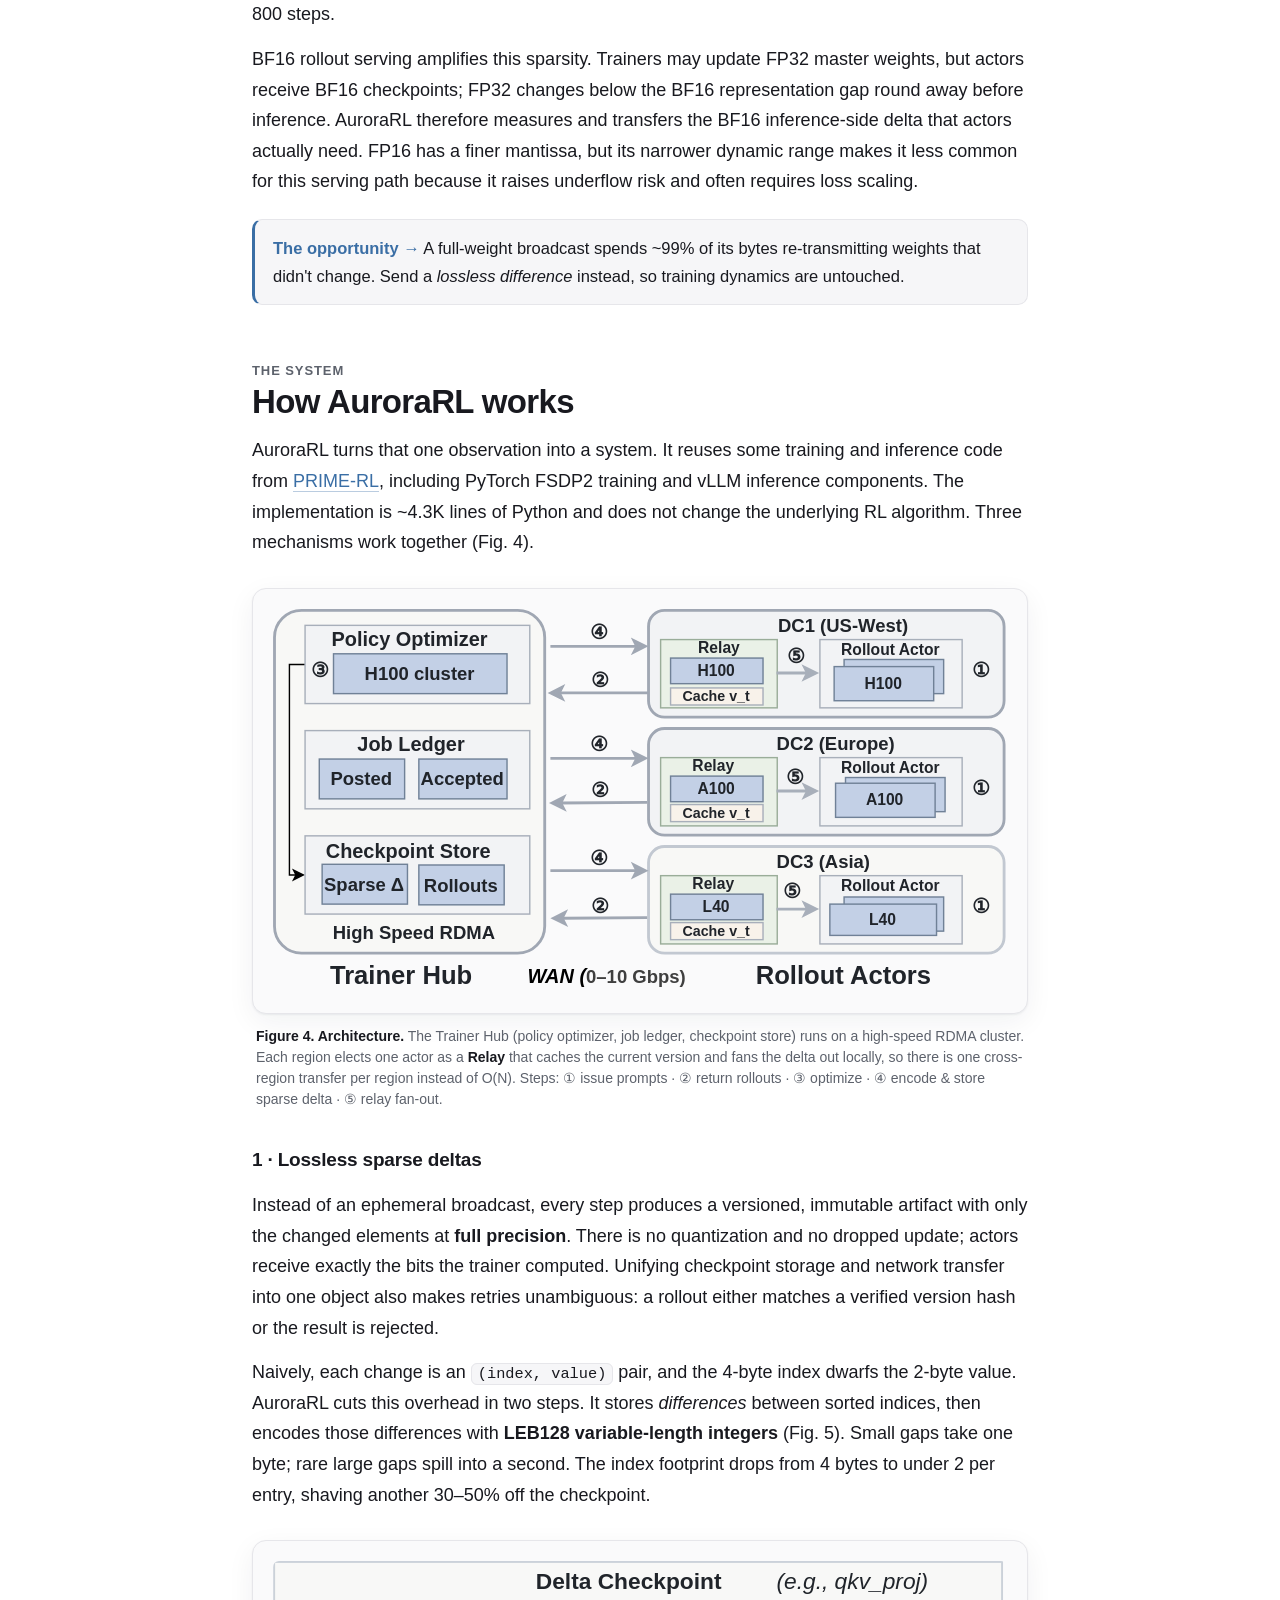
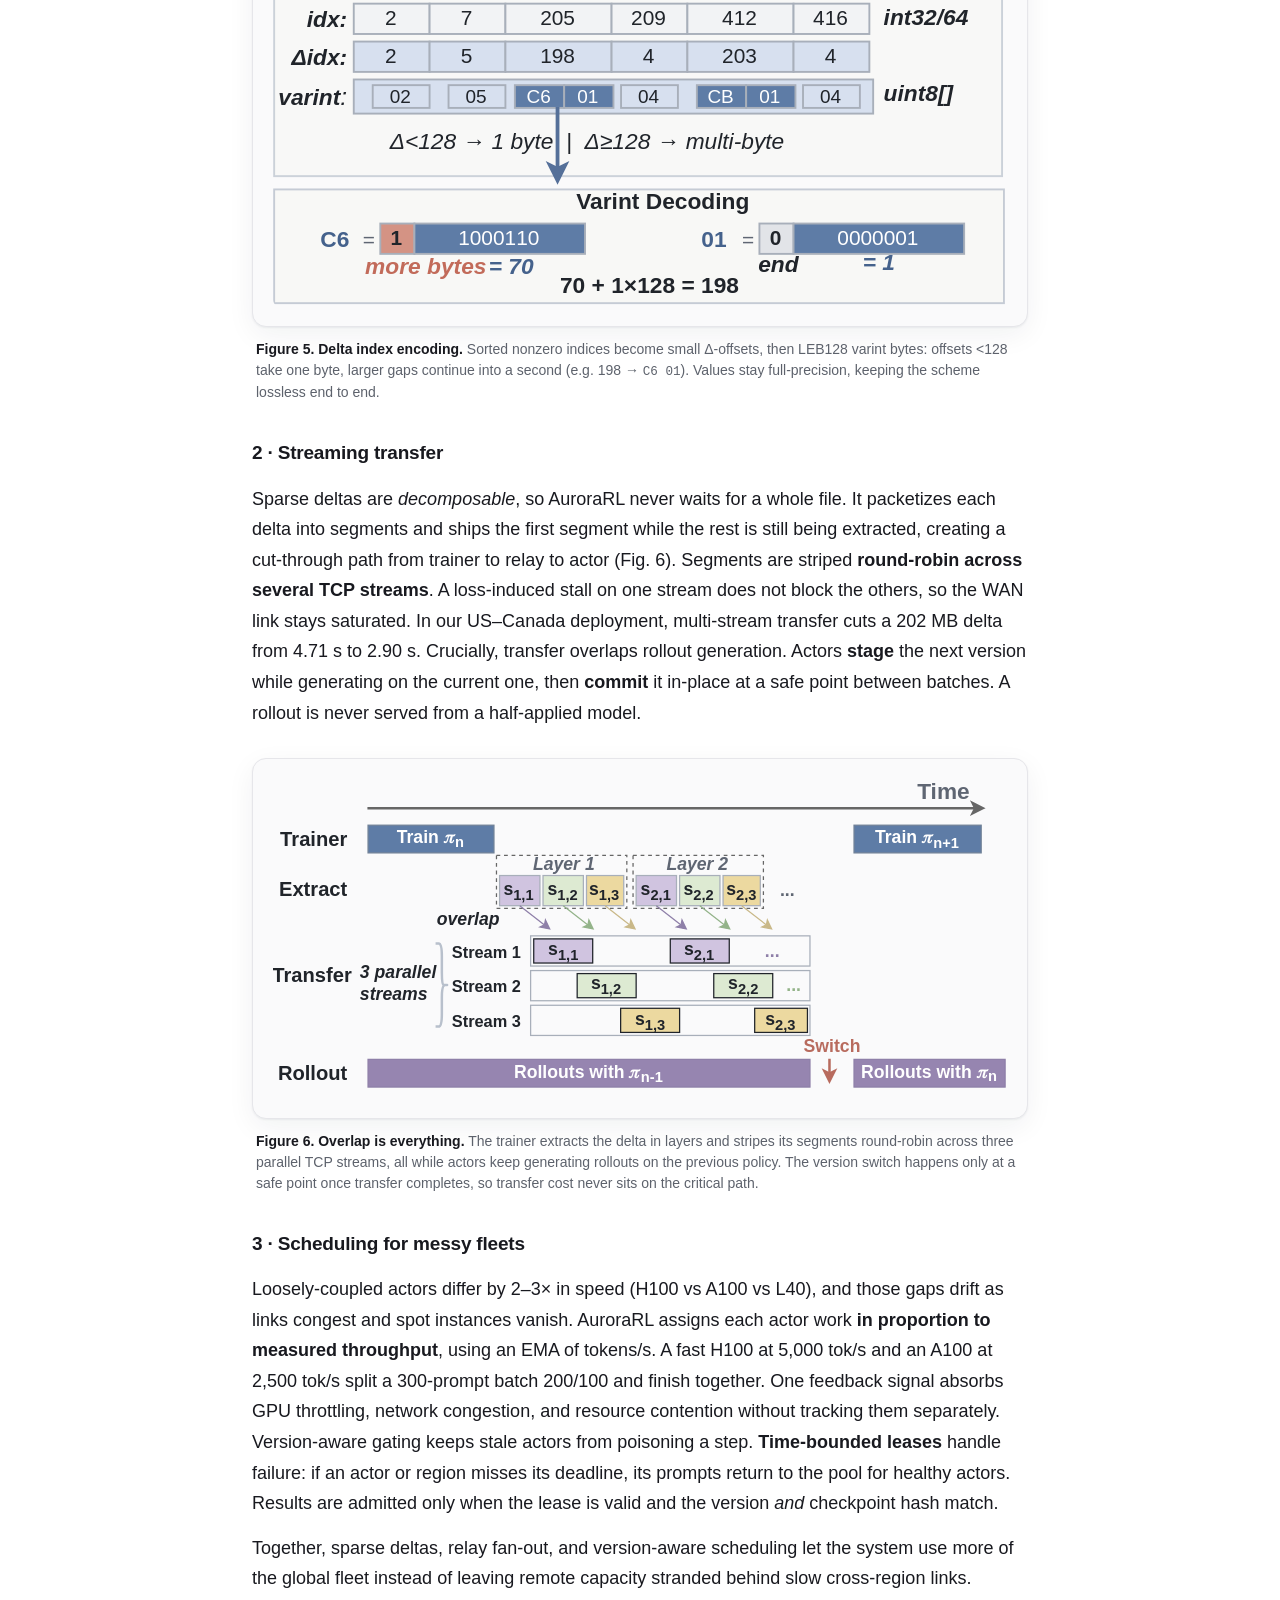
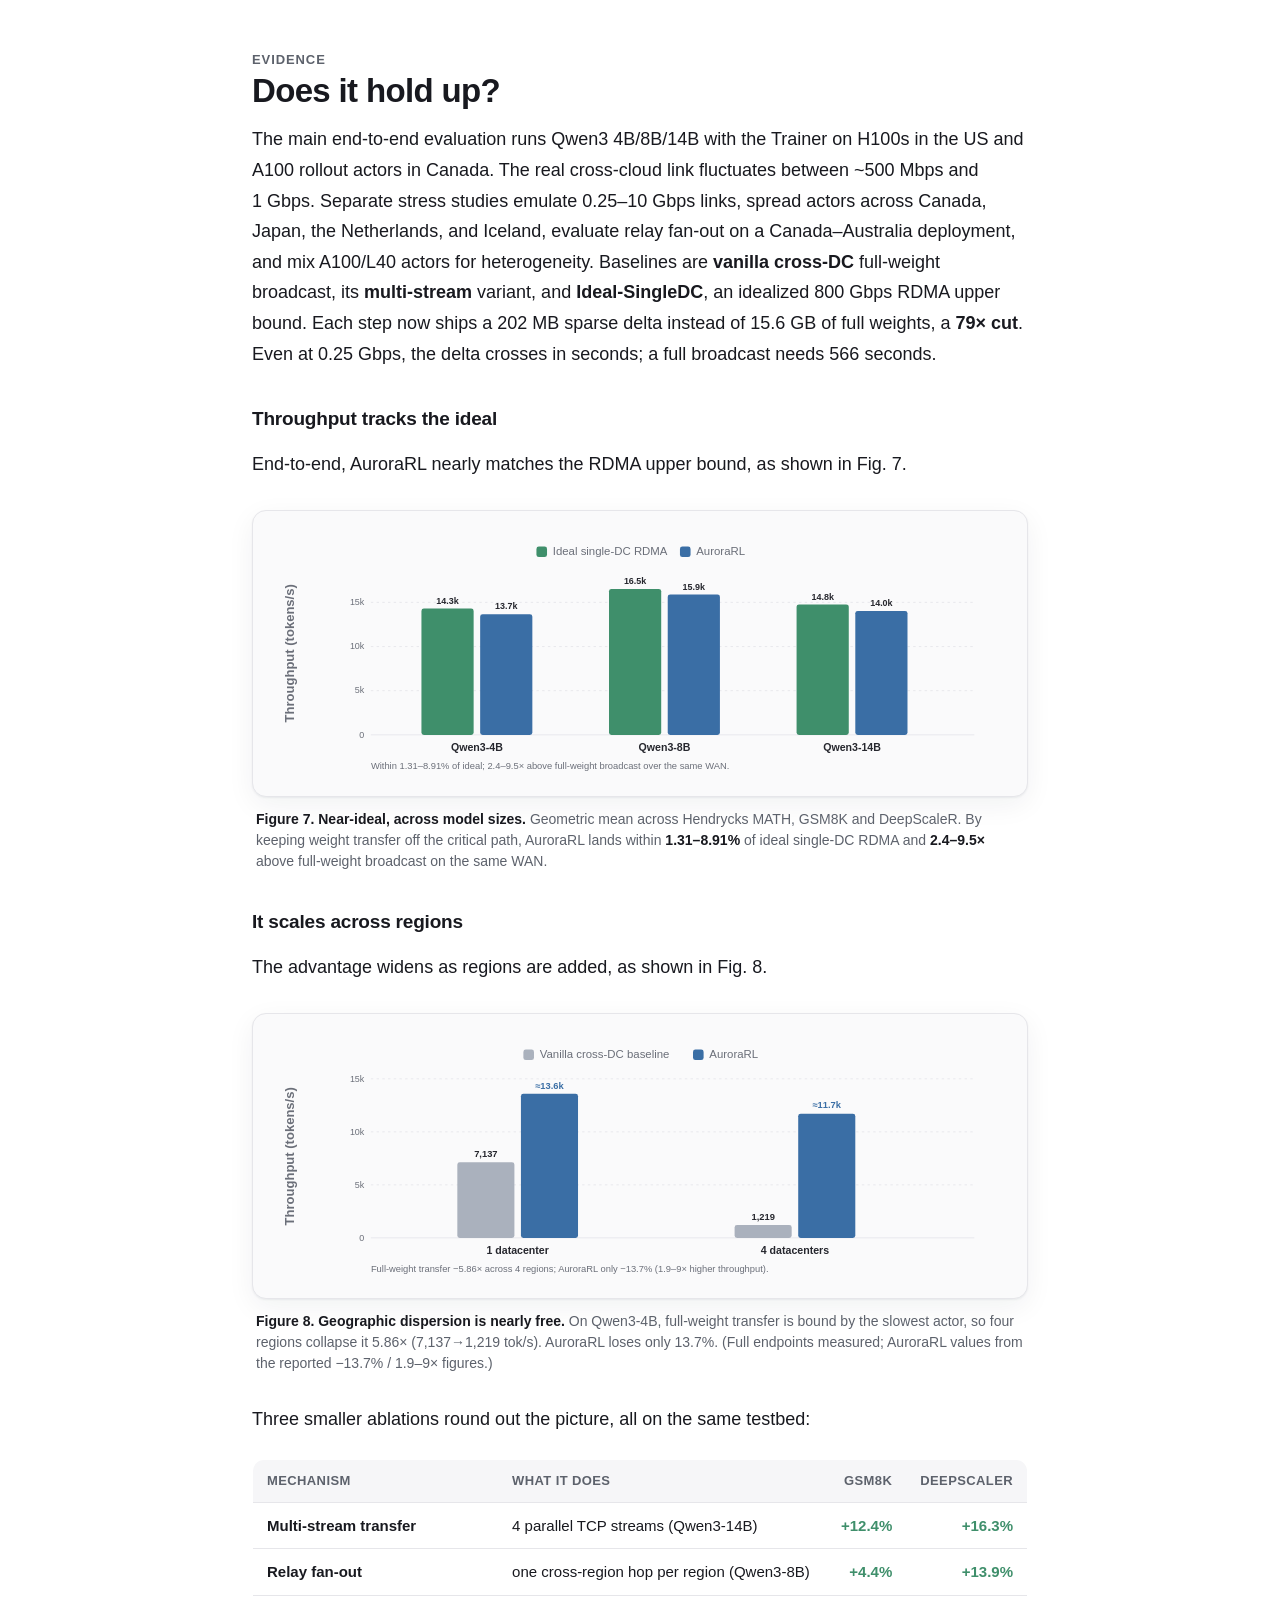
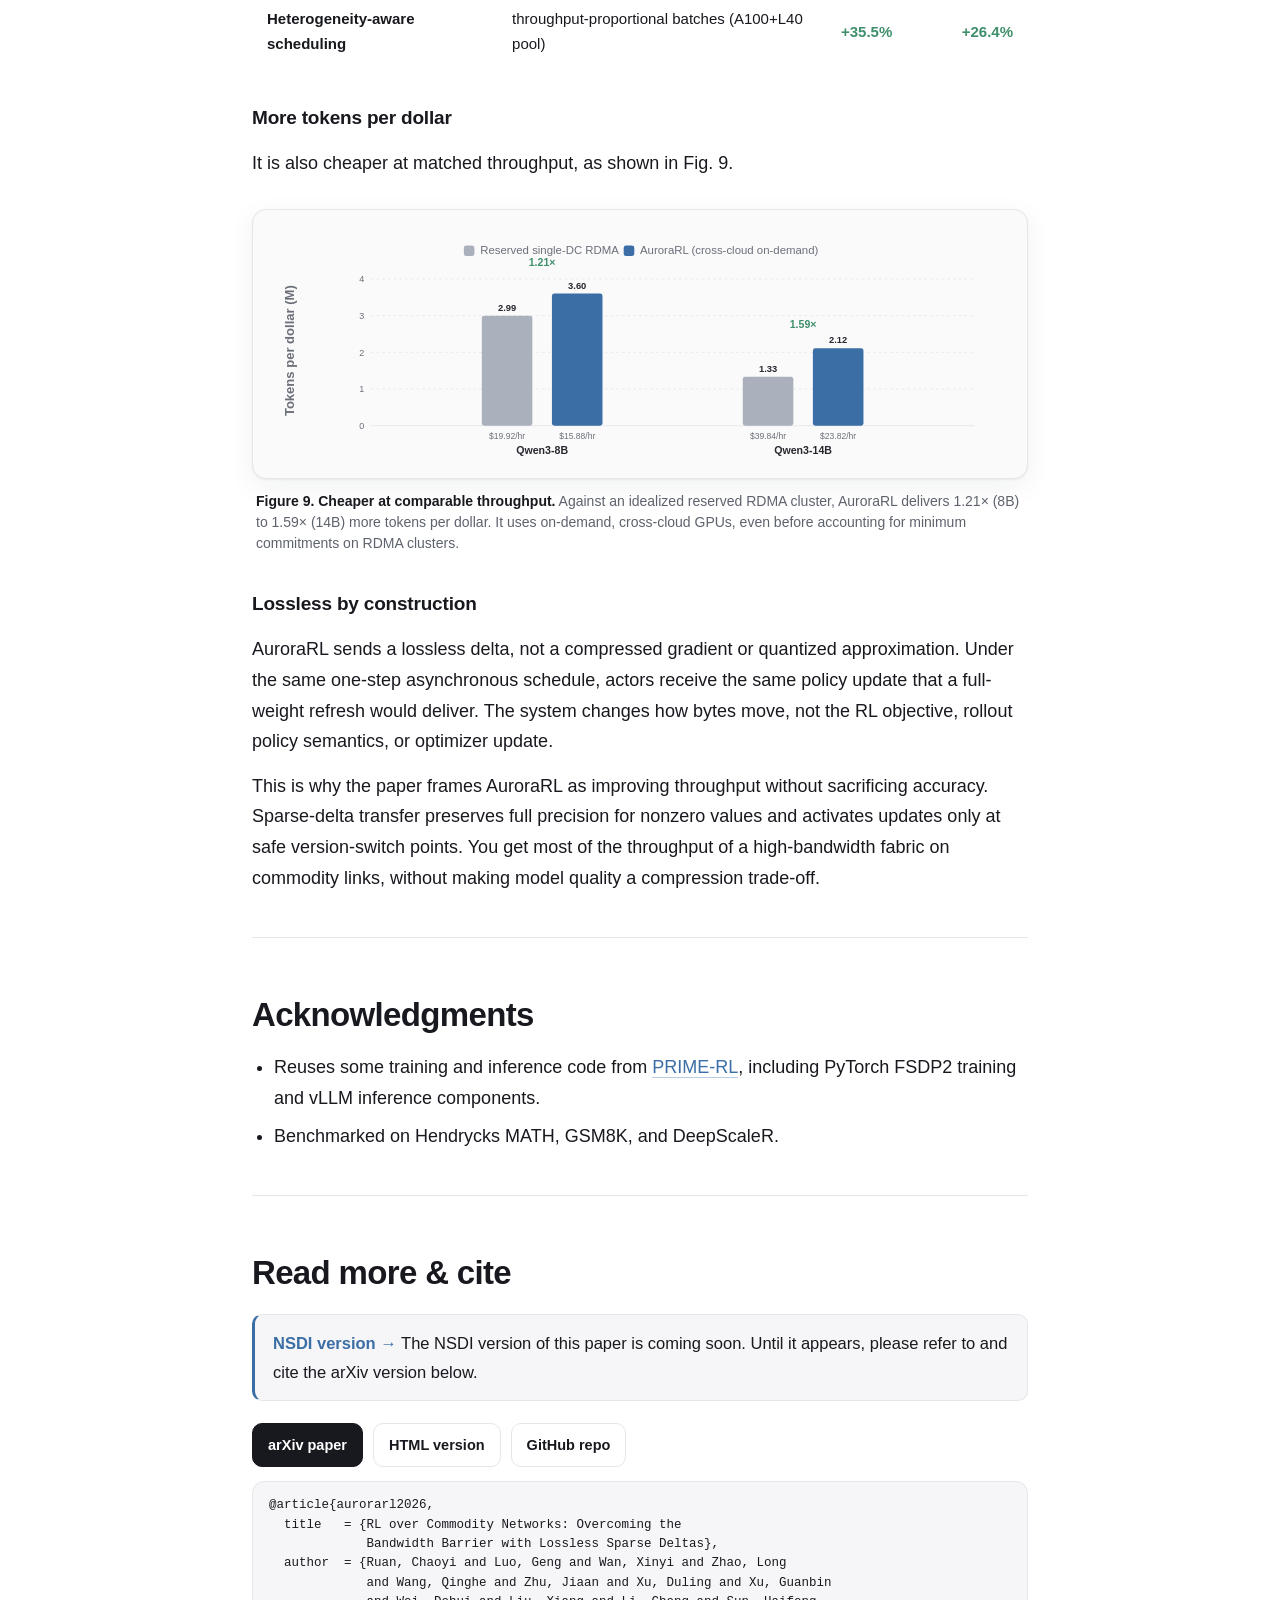
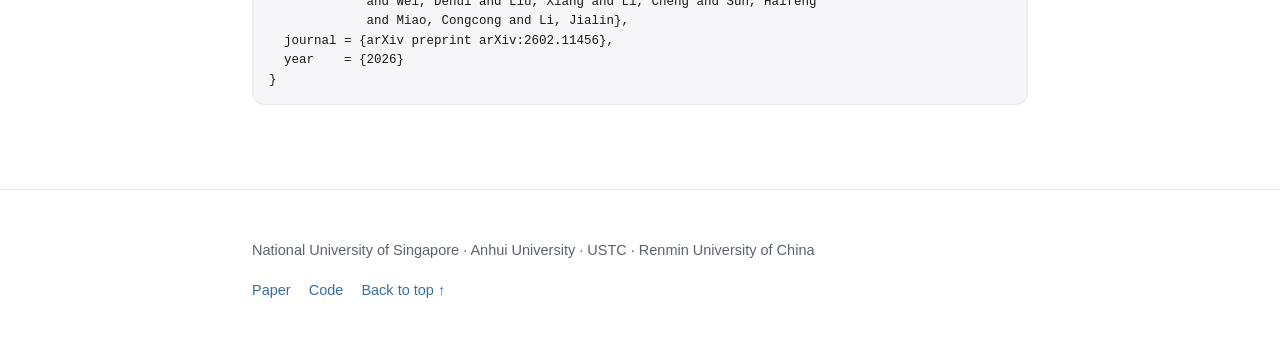
==== commit bc5fca42: "Rename to AuroraRL; add cost/capacity evidence; tighten motivation prose" ====
--- a/index.html
+++ b/index.html
@@ -3,8 +3,8 @@
 <head>
 <meta charset="utf-8">
 <meta name="viewport" content="width=device-width, initial-scale=1">
-<title>AurorRL — Reinforcement Learning across Regions</title>
-<meta name="description" content="AurorRL trains large-model RL on flexible, cross-cloud GPUs over ordinary 1–10 Gbps links. It reaches near-RDMA speed by sending a lossless sparse delta for only the ~1% of weights that change each step.">
+<title>AuroraRL — Reinforcement Learning across Regions</title>
+<meta name="description" content="AuroraRL trains large-model RL on flexible, cross-cloud GPUs over ordinary 1–10 Gbps links. It reaches near-RDMA speed by sending a lossless sparse delta for only the ~1% of weights that change each step.">
 <meta property="og:type" content="article">
 <meta property="og:title" content="Reinforcement Learning across Regions">
 <meta property="og:description" content="79× smaller weight sync, 2.4–9.5× faster geo-distributed RL, within 8.91% of an ideal RDMA supercluster, by exploiting the 1% sparsity of RL updates.">
@@ -17,7 +17,7 @@
 <div class="topbar">
   <div class="row">
     <div class="brand">
-      <a href="#top">AurorRL</a>
+      <a href="#top">AuroraRL</a>
     </div>
     <div class="spacer"></div>
     <nav>
@@ -35,8 +35,8 @@
   <div class="wrap">
     <span class="eyebrow">ML Systems · Reinforcement Learning</span>
     <h1 class="title">Reinforcement Learning across Regions</h1>
-    <p class="subtitle">AurorRL trains large-model RL on flexible, cross-cloud GPUs connected by ordinary 1–10&nbsp;Gbps links. It reaches near-RDMA throughput by sending a lossless sparse delta for only the&nbsp;~1% of weights that actually change each step.</p>
-    <p class="byline"><span class="names">AurorRL Team</span> · June 2026 · 8 min read</p>
+    <p class="subtitle">AuroraRL trains large-model RL on flexible, cross-cloud GPUs connected by ordinary 1–10&nbsp;Gbps links. It reaches near-RDMA throughput by sending a lossless sparse delta for only the&nbsp;~1% of weights that actually change each step.</p>
+    <p class="byline"><span class="names">AuroraRL Team</span> · June 2026 · 8 min read</p>
   </div>
 </header>
 
@@ -51,14 +51,16 @@
     <div class="stat"><div class="big">1.21–1.59×</div><div class="lbl">more tokens per dollar than reserved RDMA clusters</div></div>
   </div>
 
-  <p class="lede">Reinforcement learning is how today's strongest reasoning models are built. But the systems that run it quietly assume something most teams don't have: a rack of GPUs stitched together with hundred-gigabit RDMA. AurorRL removes that assumption, reaching nearly the same speed using flexibly rented GPU capacity across providers and regions.</p>
+  <p class="lede">Reinforcement learning is how today's strongest reasoning models are built. But the systems that run it assume something most teams don't have: a rack of GPUs stitched together with hundred-gigabit RDMA. AuroraRL removes that assumption, reaching nearly the same speed using flexibly rented GPU capacity across providers and regions.</p>
 
   <!-- ===================== WHO / MOTIVATION ===================== -->
   <h2 id="who"><span class="kicker">Who it's for</span>Why cross-region RL matters</h2>
-  <p>For the last few years, RL post-training (the step that turns a capable base model into a strong reasoner) has effectively belonged to whoever could reserve a hundred-gigabit RDMA supercluster. Individual GPUs can often be rented flexibly across providers and regions. What is much harder to rent on demand is the tightly-coupled fabric that fuses them into one cluster. Without that fabric, the weight-sync wall (next section) puts RL training out of reach. AurorRL removes that barrier, so serious RL post-training can run on flexible, loosely-connected GPUs.</p>
+  <p>For the last few years, RL post-training (the step that turns a capable base model into a strong reasoner) has effectively belonged to whoever could reserve a hundred-gigabit RDMA supercluster. Individual GPUs can often be rented flexibly across providers and regions. What is much harder to rent on demand is the tightly-coupled fabric that fuses them into one cluster. Without that fabric, the weight-sync wall (next section) puts RL training out of reach. AuroraRL removes that barrier, so serious RL post-training can run on flexible, loosely-connected GPUs.</p>
+  <p>The numbers make this concrete. On AWS, a single <span class="mono">p5.48xlarge</span> node (8×H100) lists at <strong>$55.04 per hour</strong> on demand, roughly $6.88 per GPU-hour. A 512-GPU cluster therefore costs about $3,500 per hour, or <strong>over $590,000 for a one-week run</strong>. Availability is the second hurdle: <a href="https://aws.amazon.com/ec2/capacityblocks/">EC2 Capacity Blocks</a>, the service AWS built for exactly this need, allocates tightly-coupled clusters on a <em>scheduled future start date</em> up to eight weeks out, and caps a single reservation at 64 instances (512 GPUs). Anything larger, or anything needed today, leaves self-service entirely.</p>
+
   <p>That makes cross-region RL more than a deployment trick. It is a cost and access question: can we make RL post-training cheap enough, flexible enough, and reliable enough for the broader research community? If the answer requires reserved RDMA clusters, most teams are locked out. If ordinary GPUs can be stitched together, RL becomes a practical tool for many more groups.</p>
-  <p><strong>For academic labs and small teams</strong>, AurorRL turns a procurement wall into a systems problem. Teams no longer have to chase provider relationships, reserve a fixed RDMA-enabled GPU cluster block, or pay for a long slot before the experiment is proven. They can assemble the GPUs they can actually get: local machines, on-demand cloud instances, and capacity from partner institutions. Start small, add GPUs when they appear, and stop when the run is done. AurorRL makes this patchwork practical for serious RL post-training: cheaper infrastructure, flexible scheduling, and no private supercluster required.</p>
-  <p><strong>For large-scale deployments</strong>, disaggregated RL is becoming important for a practical reason: Trainer and rollout pools do not want the same hardware. Policy optimization is dominated by dense training compute and benefits from tightly connected high-end GPUs. Rollout decoding is often memory-bandwidth and capacity bound, so it can use cheaper and more heterogeneous accelerators. Big providers and large labs already have GPUs spread across regions, clouds, and hardware generations. The opportunity is to turn that fragmented fleet into one RL system, but policy refresh is the blocker: full-weight synchronization makes remote rollout capacity expensive to keep current. AurorRL cuts that network overhead: the trainer stays on the best-connected cluster, while rollout capacity is pulled from wherever GPUs are available. Sparse deltas, relay fan-out, and version-aware scheduling let the system use more of the global fleet instead of leaving remote capacity stranded behind slow cross-region links.</p>
+  <p><strong>For academic labs and small teams</strong>, AuroraRL turns a procurement wall into a systems problem. Teams no longer have to chase provider relationships, reserve a fixed RDMA-enabled GPU cluster block, or pay for a long slot before the experiment is proven. They can assemble the GPUs they can actually get: local machines, on-demand cloud instances, and capacity from partner institutions. Start small, add GPUs when they appear, and stop when the run is done. AuroraRL makes this patchwork practical for serious RL post-training: cheaper infrastructure, flexible scheduling, and no private supercluster required.</p>
+  <p><strong>For large-scale deployments</strong>, disaggregated RL is becoming important for a practical reason: Trainer and rollout pools do not want the same hardware. Policy optimization is dominated by dense training compute and benefits from tightly connected high-end GPUs. Rollout decoding is often memory-bandwidth and capacity bound, so it can use cheaper and more heterogeneous accelerators. Big providers and large labs already have GPUs spread across regions, clouds, and hardware generations. The opportunity is to turn that fragmented fleet into one RL system, but policy refresh is the blocker: full-weight synchronization means every remote actor must pull the entire model again each step, so distant GPUs spend more time waiting for weights than generating rollouts. AuroraRL cuts that network overhead: the trainer stays on the best-connected cluster, while rollout capacity is pulled from wherever GPUs are available.</p>
 
   <p>Figure 1 sets the two regimes side by side: a reserved RDMA supercluster on one side, on-demand GPUs scattered across regions on the other.</p>
 
@@ -69,7 +71,7 @@
     <figcaption><b>Figure 1. Two ways to run RL.</b> <b>(a)</b> Tightly-coupled training: Trainer and Actor nodes fused by a 100–800&nbsp;Gbps RDMA fabric in a private, reserved cluster (fast, but high CapEx/OpEx). <b>(b)</b> Loosely-coupled training: a Trainer driving rollout Actors scattered across datacenters over ordinary 1–10&nbsp;Gbps cross-region WAN (low-cost and accessible, but bandwidth-bottlenecked).</figcaption>
   </figure>
 
-  <p>RL post-training follows a simple loop: a <strong>Trainer</strong> updates the policy, then broadcasts the new weights to a fleet of <strong>Rollout Actors</strong> that generate samples and send them back. The catch is that broadcast. Because RL refreshes the <em>entire</em> model every single step, the weight transfer sits squarely on the critical path, and it scales with model size. On a datacenter RDMA fabric this is invisible. On a cross-region network, it is the whole story.</p>
+  <p>RL post-training follows a simple loop: a <strong>Trainer</strong> updates the policy, then broadcasts the new weights to a fleet of <strong>Rollout Actors</strong> that generate samples and send them back. The catch is that broadcast. Because RL refreshes the <em>entire</em> model every single step, the weight transfer sits squarely on the critical path, and it scales with model size. On a datacenter RDMA fabric this is invisible. On a cross-region network, it becomes the dominant cost of every step.</p>
 
   <!-- ===================== PROBLEM ===================== -->
   <h2 id="problem"><span class="kicker">The wall</span>Why RL needs a supercomputer</h2>
@@ -168,25 +170,25 @@
 
   <p><strong>Why is RL so sparse?</strong> First, RL post-training uses tiny learning rates around <code>1e-6</code>, about two orders below pretraining, so each step only nudges the model. Second, online RL updates are in-distribution, which recent theory connects to less forgetting and smaller parameter movement. Third, KL penalties, gradient clipping, and related regularizers further bound each update. The effect persists in training: the nonzero-update ratio quickly falls below 1% and stays there across 800 steps.</p>
 
-  <p>BF16 rollout serving amplifies this sparsity. Trainers may update FP32 master weights, but actors receive BF16 checkpoints; FP32 changes below the BF16 representation gap round away before inference. AurorRL therefore measures and transfers the BF16 inference-side delta that actors actually need. FP16 has a finer mantissa, but its narrower dynamic range makes it less common for this serving path because it raises underflow risk and often requires loss scaling.</p>
+  <p>BF16 rollout serving amplifies this sparsity. Trainers may update FP32 master weights, but actors receive BF16 checkpoints; FP32 changes below the BF16 representation gap round away before inference. AuroraRL therefore measures and transfers the BF16 inference-side delta that actors actually need. FP16 has a finer mantissa, but its narrower dynamic range makes it less common for this serving path because it raises underflow risk and often requires loss scaling.</p>
 
   <div class="callout"><span class="tag">The opportunity →</span> A full-weight broadcast spends ~99% of its bytes re-transmitting weights that didn't change. Send a <em>lossless difference</em> instead, so training dynamics are untouched.</div>
 
   <!-- ===================== DESIGN ===================== -->
-  <h2 id="design"><span class="kicker">The system</span>How AurorRL works</h2>
-
-  <p>AurorRL turns that one observation into a system. It reuses some training and inference code from <a href="https://github.com/PrimeIntellect-ai/prime-rl">PRIME-RL</a>, including PyTorch FSDP2 training and vLLM inference components. The implementation is ~4.3K lines of Python and does not change the underlying RL algorithm. Three mechanisms work together (Fig. 4).</p>
+  <h2 id="design"><span class="kicker">The system</span>How AuroraRL works</h2>
+
+  <p>AuroraRL turns that one observation into a system. It reuses some training and inference code from <a href="https://github.com/PrimeIntellect-ai/prime-rl">PRIME-RL</a>, including PyTorch FSDP2 training and vLLM inference components. The implementation is ~4.3K lines of Python and does not change the underlying RL algorithm. Three mechanisms work together (Fig. 4).</p>
 
   <figure class="bleed">
     <div class="figbox paper">
-      <object type="image/svg+xml" data="assets/figures/architecture.svg" style="width:100%;aspect-ratio:516/270;display:block" aria-label="AurorRL architecture: Trainer Hub over WAN to regional relays and rollout actors"></object>
+      <object type="image/svg+xml" data="assets/figures/architecture.svg" style="width:100%;aspect-ratio:516/270;display:block" aria-label="AuroraRL architecture: Trainer Hub over WAN to regional relays and rollout actors"></object>
     </div>
     <figcaption><b>Figure 4. Architecture.</b> The Trainer Hub (policy optimizer, job ledger, checkpoint store) runs on a high-speed RDMA cluster. Each region elects one actor as a <b>Relay</b> that caches the current version and fans the delta out locally, so there is one cross-region transfer per region instead of O(N). Steps: ① issue prompts · ② return rollouts · ③ optimize · ④ encode &amp; store sparse delta · ⑤ relay fan-out.</figcaption>
   </figure>
 
   <h3>1 · Lossless sparse deltas</h3>
   <p>Instead of an ephemeral broadcast, every step produces a versioned, immutable artifact with only the changed elements at <strong>full precision</strong>. There is no quantization and no dropped update; actors receive exactly the bits the trainer computed. Unifying checkpoint storage and network transfer into one object also makes retries unambiguous: a rollout either matches a verified version hash or the result is rejected.</p>
-  <p>Naively, each change is an <code>(index, value)</code> pair, and the 4-byte index dwarfs the 2-byte value. AurorRL cuts this overhead in two steps. It stores <em>differences</em> between sorted indices, then encodes those differences with <strong>LEB128 variable-length integers</strong> (Fig. 5). Small gaps take one byte; rare large gaps spill into a second. The index footprint drops from 4 bytes to under 2 per entry, shaving another 30–50% off the checkpoint.</p>
+  <p>Naively, each change is an <code>(index, value)</code> pair, and the 4-byte index dwarfs the 2-byte value. AuroraRL cuts this overhead in two steps. It stores <em>differences</em> between sorted indices, then encodes those differences with <strong>LEB128 variable-length integers</strong> (Fig. 5). Small gaps take one byte; rare large gaps spill into a second. The index footprint drops from 4 bytes to under 2 per entry, shaving another 30–50% off the checkpoint.</p>
 
   <figure class="bleed">
     <div class="figbox paper">
@@ -196,7 +198,7 @@
   </figure>
 
   <h3>2 · Streaming transfer</h3>
-  <p>Sparse deltas are <em>decomposable</em>, so AurorRL never waits for a whole file. It packetizes each delta into segments and ships the first segment while the rest is still being extracted, creating a cut-through path from trainer to relay to actor (Fig. 6). Segments are striped <strong>round-robin across several TCP streams</strong>. A loss-induced stall on one stream does not block the others, so the WAN link stays saturated. In our US–Canada deployment, multi-stream transfer cuts a 202&nbsp;MB delta from 4.71&nbsp;s to 2.90&nbsp;s. Crucially, transfer overlaps rollout generation. Actors <strong>stage</strong> the next version while generating on the current one, then <strong>commit</strong> it in-place at a safe point between batches. A rollout is never served from a half-applied model.</p>
+  <p>Sparse deltas are <em>decomposable</em>, so AuroraRL never waits for a whole file. It packetizes each delta into segments and ships the first segment while the rest is still being extracted, creating a cut-through path from trainer to relay to actor (Fig. 6). Segments are striped <strong>round-robin across several TCP streams</strong>. A loss-induced stall on one stream does not block the others, so the WAN link stays saturated. In our US–Canada deployment, multi-stream transfer cuts a 202&nbsp;MB delta from 4.71&nbsp;s to 2.90&nbsp;s. Crucially, transfer overlaps rollout generation. Actors <strong>stage</strong> the next version while generating on the current one, then <strong>commit</strong> it in-place at a safe point between batches. A rollout is never served from a half-applied model.</p>
 
   <figure class="bleed">
     <div class="figbox paper">
@@ -206,7 +208,9 @@
   </figure>
 
   <h3>3 · Scheduling for messy fleets</h3>
-  <p>Loosely-coupled actors differ by 2–3× in speed (H100 vs A100 vs L40), and those gaps drift as links congest and spot instances vanish. AurorRL assigns each actor work <strong>in proportion to measured throughput</strong>, using an EMA of tokens/s. A fast H100 at 5,000 tok/s and an A100 at 2,500 tok/s split a 300-prompt batch 200/100 and finish together. One feedback signal absorbs GPU throttling, network congestion, and resource contention without tracking them separately. Version-aware gating keeps stale actors from poisoning a step. <strong>Time-bounded leases</strong> handle failure: if an actor or region misses its deadline, its prompts return to the pool for healthy actors. Results are admitted only when the lease is valid and the version <em>and</em> checkpoint hash match.</p>
+  <p>Loosely-coupled actors differ by 2–3× in speed (H100 vs A100 vs L40), and those gaps drift as links congest and spot instances vanish. AuroraRL assigns each actor work <strong>in proportion to measured throughput</strong>, using an EMA of tokens/s. A fast H100 at 5,000 tok/s and an A100 at 2,500 tok/s split a 300-prompt batch 200/100 and finish together. One feedback signal absorbs GPU throttling, network congestion, and resource contention without tracking them separately. Version-aware gating keeps stale actors from poisoning a step. <strong>Time-bounded leases</strong> handle failure: if an actor or region misses its deadline, its prompts return to the pool for healthy actors. Results are admitted only when the lease is valid and the version <em>and</em> checkpoint hash match.</p>
+
+  <p>Together, sparse deltas, relay fan-out, and version-aware scheduling let the system use more of the global fleet instead of leaving remote capacity stranded behind slow cross-region links.</p>
 
   <!-- ===================== RESULTS ===================== -->
   <h2 id="results"><span class="kicker">Evidence</span>Does it hold up?</h2>
@@ -214,15 +218,15 @@
   <p>The main end-to-end evaluation runs Qwen3 4B/8B/14B with the Trainer on H100s in the US and A100 rollout actors in Canada. The real cross-cloud link fluctuates between ~500&nbsp;Mbps and 1&nbsp;Gbps. Separate stress studies emulate 0.25–10&nbsp;Gbps links, spread actors across Canada, Japan, the Netherlands, and Iceland, evaluate relay fan-out on a Canada–Australia deployment, and mix A100/L40 actors for heterogeneity. Baselines are <b>vanilla cross-DC</b> full-weight broadcast, its <b>multi-stream</b> variant, and <b>Ideal-SingleDC</b>, an idealized 800&nbsp;Gbps RDMA upper bound. Each step now ships a 202&nbsp;MB sparse delta instead of 15.6&nbsp;GB of full weights, a <b>79× cut</b>. Even at 0.25&nbsp;Gbps, the delta crosses in seconds; a full broadcast needs 566 seconds.</p>
 
   <h3>Throughput tracks the ideal</h3>
-  <p>End-to-end, AurorRL nearly matches the RDMA upper bound, as shown in Fig. 7.</p>
+  <p>End-to-end, AuroraRL nearly matches the RDMA upper bound, as shown in Fig. 7.</p>
   <figure class="bleed">
     <div class="figbox">
-      <svg viewBox="0 0 900 300" role="img" aria-label="Grouped bars of end-to-end throughput in tokens per second for Qwen3-4B, 8B and 14B: AurorRL nearly matches the ideal single-DC RDMA baseline.">
+      <svg viewBox="0 0 900 300" role="img" aria-label="Grouped bars of end-to-end throughput in tokens per second for Qwen3-4B, 8B and 14B: AuroraRL nearly matches the ideal single-DC RDMA baseline.">
         <text x="26" y="150" transform="rotate(-90 26 150)" text-anchor="middle" class="f-mut" font-size="16" font-weight="700">Throughput (tokens/s)</text>
         <line x1="120" y1="250" x2="860" y2="250" class="f-line"/>
         <g class="f-grid"><line x1="120" y1="195.8" x2="860" y2="195.8"/><line x1="120" y1="141.7" x2="860" y2="141.7"/><line x1="120" y1="87.5" x2="860" y2="87.5"/></g>
         <g class="f-mut" font-size="11" text-anchor="end"><text x="112" y="254">0</text><text x="112" y="199">5k</text><text x="112" y="145">10k</text><text x="112" y="91">15k</text></g>
-        <g font-size="14"><rect x="323" y="19" width="13" height="13" rx="3" class="ideal"/><text x="343" y="30" class="f-mut">Ideal single-DC RDMA</text><rect x="499" y="19" width="13" height="13" rx="3" class="delta"/><text x="519" y="30" class="f-mut">AurorRL</text></g>
+        <g font-size="14"><rect x="323" y="19" width="13" height="13" rx="3" class="ideal"/><text x="343" y="30" class="f-mut">Ideal single-DC RDMA</text><rect x="499" y="19" width="13" height="13" rx="3" class="delta"/><text x="519" y="30" class="f-mut">AuroraRL</text></g>
         <rect x="182" y="95" width="64" height="155" rx="3" class="ideal"/><text x="214" y="89" class="f-text" font-size="11" text-anchor="middle" font-weight="700">14.3k</text>
         <rect x="254" y="102" width="64" height="148" rx="3" class="delta"/><text x="286" y="96" class="f-text" font-size="11" text-anchor="middle" font-weight="700">13.7k</text>
         <text x="250" y="270" class="f-text" font-size="13" text-anchor="middle" font-weight="700">Qwen3-4B</text>
@@ -235,29 +239,29 @@
         <text x="120" y="292" class="f-mut" font-size="11.5">Within 1.31–8.91% of ideal; 2.4–9.5× above full-weight broadcast over the same WAN.</text>
       </svg>
     </div>
-    <figcaption><b>Figure 7. Near-ideal, across model sizes.</b> Geometric mean across Hendrycks MATH, GSM8K and DeepScaleR. By keeping weight transfer off the critical path, AurorRL lands within <b>1.31–8.91%</b> of ideal single-DC RDMA and <b>2.4–9.5×</b> above full-weight broadcast on the same WAN.</figcaption>
+    <figcaption><b>Figure 7. Near-ideal, across model sizes.</b> Geometric mean across Hendrycks MATH, GSM8K and DeepScaleR. By keeping weight transfer off the critical path, AuroraRL lands within <b>1.31–8.91%</b> of ideal single-DC RDMA and <b>2.4–9.5×</b> above full-weight broadcast on the same WAN.</figcaption>
   </figure>
 
   <h3>It scales across regions</h3>
   <p>The advantage widens as regions are added, as shown in Fig. 8.</p>
   <figure class="bleed">
     <div class="figbox">
-      <svg viewBox="0 0 900 300" role="img" aria-label="Grouped bars: across 1 versus 4 datacenters, the vanilla cross-DC baseline’s throughput collapses from 7137 to 1219 tokens per second while AurorRL stays near 13k.">
+      <svg viewBox="0 0 900 300" role="img" aria-label="Grouped bars: across 1 versus 4 datacenters, the vanilla cross-DC baseline’s throughput collapses from 7137 to 1219 tokens per second while AuroraRL stays near 13k.">
         <text x="26" y="150" transform="rotate(-90 26 150)" text-anchor="middle" class="f-mut" font-size="16" font-weight="700">Throughput (tokens/s)</text>
         <line x1="120" y1="250" x2="860" y2="250" class="f-line"/>
         <g class="f-grid"><line x1="120" y1="185" x2="860" y2="185"/><line x1="120" y1="120" x2="860" y2="120"/><line x1="120" y1="55" x2="860" y2="55"/></g>
         <g class="f-mut" font-size="11" text-anchor="end"><text x="112" y="254">0</text><text x="112" y="189">5k</text><text x="112" y="124">10k</text><text x="112" y="59">15k</text></g>
-        <g font-size="14"><rect x="307" y="19" width="13" height="13" rx="3" class="full"/><text x="327" y="30" class="f-mut">Vanilla cross-DC baseline</text><rect x="515" y="19" width="13" height="13" rx="3" class="delta"/><text x="535" y="30" class="f-mut">AurorRL</text></g>
+        <g font-size="14"><rect x="307" y="19" width="13" height="13" rx="3" class="full"/><text x="327" y="30" class="f-mut">Vanilla cross-DC baseline</text><rect x="515" y="19" width="13" height="13" rx="3" class="delta"/><text x="535" y="30" class="f-mut">AuroraRL</text></g>
         <rect x="226" y="157.2" width="70" height="92.8" rx="3" class="full"/><text x="261" y="151" class="f-text" font-size="11.5" text-anchor="middle" font-weight="700">7,137</text>
         <rect x="304" y="73.2" width="70" height="176.8" rx="3" class="delta"/><text x="339" y="67" class="delta" font-size="11.5" text-anchor="middle" font-weight="700">≈13.6k</text>
         <text x="300" y="270" class="f-text" font-size="13" text-anchor="middle" font-weight="700">1 datacenter</text>
         <rect x="566" y="234.2" width="70" height="15.8" rx="3" class="full"/><text x="601" y="228" class="f-text" font-size="11.5" text-anchor="middle" font-weight="700">1,219</text>
         <rect x="644" y="97.9" width="70" height="152.1" rx="3" class="delta"/><text x="679" y="91" class="delta" font-size="11.5" text-anchor="middle" font-weight="700">≈11.7k</text>
         <text x="640" y="270" class="f-text" font-size="13" text-anchor="middle" font-weight="700">4 datacenters</text>
-        <text x="120" y="292" class="f-mut" font-size="11.5">Full-weight transfer −5.86× across 4 regions; AurorRL only −13.7% (1.9–9× higher throughput).</text>
+        <text x="120" y="292" class="f-mut" font-size="11.5">Full-weight transfer −5.86× across 4 regions; AuroraRL only −13.7% (1.9–9× higher throughput).</text>
       </svg>
     </div>
-    <figcaption><b>Figure 8. Geographic dispersion is nearly free.</b> On Qwen3-4B, full-weight transfer is bound by the slowest actor, so four regions collapse it 5.86× (7,137→1,219 tok/s). AurorRL loses only 13.7%. <span class="f-mut">(Full endpoints measured; AurorRL values from the reported −13.7% / 1.9–9× figures.)</span></figcaption>
+    <figcaption><b>Figure 8. Geographic dispersion is nearly free.</b> On Qwen3-4B, full-weight transfer is bound by the slowest actor, so four regions collapse it 5.86× (7,137→1,219 tok/s). AuroraRL loses only 13.7%. <span class="f-mut">(Full endpoints measured; AuroraRL values from the reported −13.7% / 1.9–9× figures.)</span></figcaption>
   </figure>
 
   <p>Three smaller ablations round out the picture, all on the same testbed:</p>
@@ -276,7 +280,7 @@
   <p>It is also cheaper at matched throughput, as shown in Fig. 9.</p>
   <figure class="bleed">
     <div class="figbox">
-      <svg viewBox="0 0 900 280" role="img" aria-label="Tokens per dollar: AurorRL beats a reserved single-DC RDMA cluster by 1.21x at 8B and 1.59x at 14B.">
+      <svg viewBox="0 0 900 280" role="img" aria-label="Tokens per dollar: AuroraRL beats a reserved single-DC RDMA cluster by 1.21x at 8B and 1.59x at 14B.">
         <text x="26" y="148" transform="rotate(-90 26 148)" text-anchor="middle" class="f-mut" font-size="16" font-weight="700">Tokens per dollar (M)</text>
         <!-- y 0..4 over y 240..60 (180px) -> 45px/unit -->
         <line x1="120" y1="240" x2="860" y2="240" class="f-line"/>
@@ -286,28 +290,28 @@
         <text x="330" y="275" class="f-text" font-size="13" font-weight="700" text-anchor="middle">Qwen3-8B</text>
         <!-- SingleDC 2.99 -> h=134.6 -> y=105.4 -->
         <rect x="256" y="105" width="62" height="135" rx="3" class="full"/><text x="287" y="99" class="f-text" font-size="11.5" text-anchor="middle" font-weight="700">2.99</text><text x="287" y="256" class="f-mut" font-size="10.5" text-anchor="middle">$19.92/hr</text>
-        <!-- AurorRL 3.60 -> h=162 -> y=78 -->
+        <!-- AuroraRL 3.60 -> h=162 -> y=78 -->
         <rect x="342" y="78" width="62" height="162" rx="3" class="delta"/><text x="373" y="72" class="f-text" font-size="11.5" text-anchor="middle" font-weight="700">3.60</text><text x="373" y="256" class="f-mut" font-size="10.5" text-anchor="middle">$15.88/hr</text>
         <text x="330" y="44" class="ideal" font-size="13" font-weight="800" text-anchor="middle">1.21×</text>
         <!-- 14B group x~640 -->
         <text x="650" y="275" class="f-text" font-size="13" font-weight="700" text-anchor="middle">Qwen3-14B</text>
         <!-- SingleDC 1.33 -> h=59.9 -> y=180.1 -->
         <rect x="576" y="180" width="62" height="60" rx="3" class="full"/><text x="607" y="174" class="f-text" font-size="11.5" text-anchor="middle" font-weight="700">1.33</text><text x="607" y="256" class="f-mut" font-size="10.5" text-anchor="middle">$39.84/hr</text>
-        <!-- AurorRL 2.12 -> h=95.4 -> y=144.6 -->
+        <!-- AuroraRL 2.12 -> h=95.4 -> y=144.6 -->
         <rect x="662" y="145" width="62" height="95" rx="3" class="delta"/><text x="693" y="139" class="f-text" font-size="11.5" text-anchor="middle" font-weight="700">2.12</text><text x="693" y="256" class="f-mut" font-size="10.5" text-anchor="middle">$23.82/hr</text>
         <text x="650" y="120" class="ideal" font-size="13" font-weight="800" text-anchor="middle">1.59×</text>
         <!-- legend -->
-        <g font-size="14"><rect x="234" y="19" width="13" height="13" rx="3" class="full"/><text x="254" y="30" class="f-mut">Reserved single-DC RDMA</text><rect x="430" y="19" width="13" height="13" rx="3" class="delta"/><text x="450" y="30" class="f-mut">AurorRL (cross-cloud on-demand)</text></g>
+        <g font-size="14"><rect x="234" y="19" width="13" height="13" rx="3" class="full"/><text x="254" y="30" class="f-mut">Reserved single-DC RDMA</text><rect x="430" y="19" width="13" height="13" rx="3" class="delta"/><text x="450" y="30" class="f-mut">AuroraRL (cross-cloud on-demand)</text></g>
       </svg>
     </div>
-    <figcaption><b>Figure 9. Cheaper at comparable throughput.</b> Against an idealized reserved RDMA cluster, AurorRL delivers 1.21× (8B) to 1.59× (14B) more tokens per dollar. It uses on-demand, cross-cloud GPUs, even before accounting for minimum commitments on RDMA clusters.</figcaption>
+    <figcaption><b>Figure 9. Cheaper at comparable throughput.</b> Against an idealized reserved RDMA cluster, AuroraRL delivers 1.21× (8B) to 1.59× (14B) more tokens per dollar. It uses on-demand, cross-cloud GPUs, even before accounting for minimum commitments on RDMA clusters.</figcaption>
   </figure>
 
   <!-- ===================== IMPACT ===================== -->
   <h3>Lossless by construction</h3>
-  <p>AurorRL sends a lossless delta, not a compressed gradient or quantized approximation. Under the same one-step asynchronous schedule, actors receive the same policy update that a full-weight refresh would deliver. The system changes how bytes move, not the RL objective, rollout policy semantics, or optimizer update.</p>
-
-  <p>This is why the paper frames AurorRL as improving throughput without sacrificing accuracy. Sparse-delta transfer preserves full precision for nonzero values and activates updates only at safe version-switch points. You get most of the throughput of a high-bandwidth fabric on commodity links, without making model quality a compression trade-off.</p>
+  <p>AuroraRL sends a lossless delta, not a compressed gradient or quantized approximation. Under the same one-step asynchronous schedule, actors receive the same policy update that a full-weight refresh would deliver. The system changes how bytes move, not the RL objective, rollout policy semantics, or optimizer update.</p>
+
+  <p>This is why the paper frames AuroraRL as improving throughput without sacrificing accuracy. Sparse-delta transfer preserves full precision for nonzero values and activates updates only at safe version-switch points. You get most of the throughput of a high-bandwidth fabric on commodity links, without making model quality a compression trade-off.</p>
 
   <hr>
 
@@ -329,7 +333,7 @@
     <a class="btn" href="https://github.com/aurora-rl-project/aurora-rl">GitHub repo</a>
   </div>
   <div class="cite">
-<pre>@article{aurorrl2026,
+<pre>@article{aurorarl2026,
   title   = {RL over Commodity Networks: Overcoming the
              Bandwidth Barrier with Lossless Sparse Deltas},
   author  = {Ruan, Chaoyi and Luo, Geng and Wan, Xinyi and Zhao, Long
@@ -360,7 +364,7 @@
   // theme: respect saved choice, else system
   var root = document.documentElement;
   var saved = null;
-  try { saved = localStorage.getItem('auror-theme'); } catch (e) {}
+  try { saved = localStorage.getItem('aurora-theme'); } catch (e) {}
   if (saved) root.setAttribute('data-theme', saved);
   var btn = document.getElementById('themeBtn');
   btn.addEventListener('click', function () {
@@ -368,7 +372,7 @@
     if (!cur) cur = window.matchMedia('(prefers-color-scheme: dark)').matches ? 'dark' : 'light';
     var next = cur === 'dark' ? 'light' : 'dark';
     root.setAttribute('data-theme', next);
-    try { localStorage.setItem('auror-theme', next); } catch (e) {}
+    try { localStorage.setItem('aurora-theme', next); } catch (e) {}
   });
 
   // build the sparsity grid from metadata (keeps SVG markup compact)
--- a/assets/style.css
+++ b/assets/style.css
@@ -1,5 +1,5 @@
 /* ----------------------------------------------------------------------------
-   AurorRL blog — self-contained theme
+   AuroraRL blog — self-contained theme
    No external fonts or JS frameworks. Figures are inline SVG and inherit the
    --c-* figure variables so they recolor automatically in dark mode.
 ---------------------------------------------------------------------------- */
@@ -19,7 +19,7 @@
   --accent-2:  #3f8f6b;
 
   /* figure palette (used by inline SVG via classes) */
-  --c-delta:   #3a6ea5;   /* AurorRL — calm blue */
+  --c-delta:   #3a6ea5;   /* AuroraRL — calm blue */
   --c-full:    #aab1bd;   /* full-weight baseline — slate */
   --c-ms:      #e9a23b;   /* multi-stream baseline */
   --c-ideal:   #3f8f6b;   /* ideal / gains — calm green */
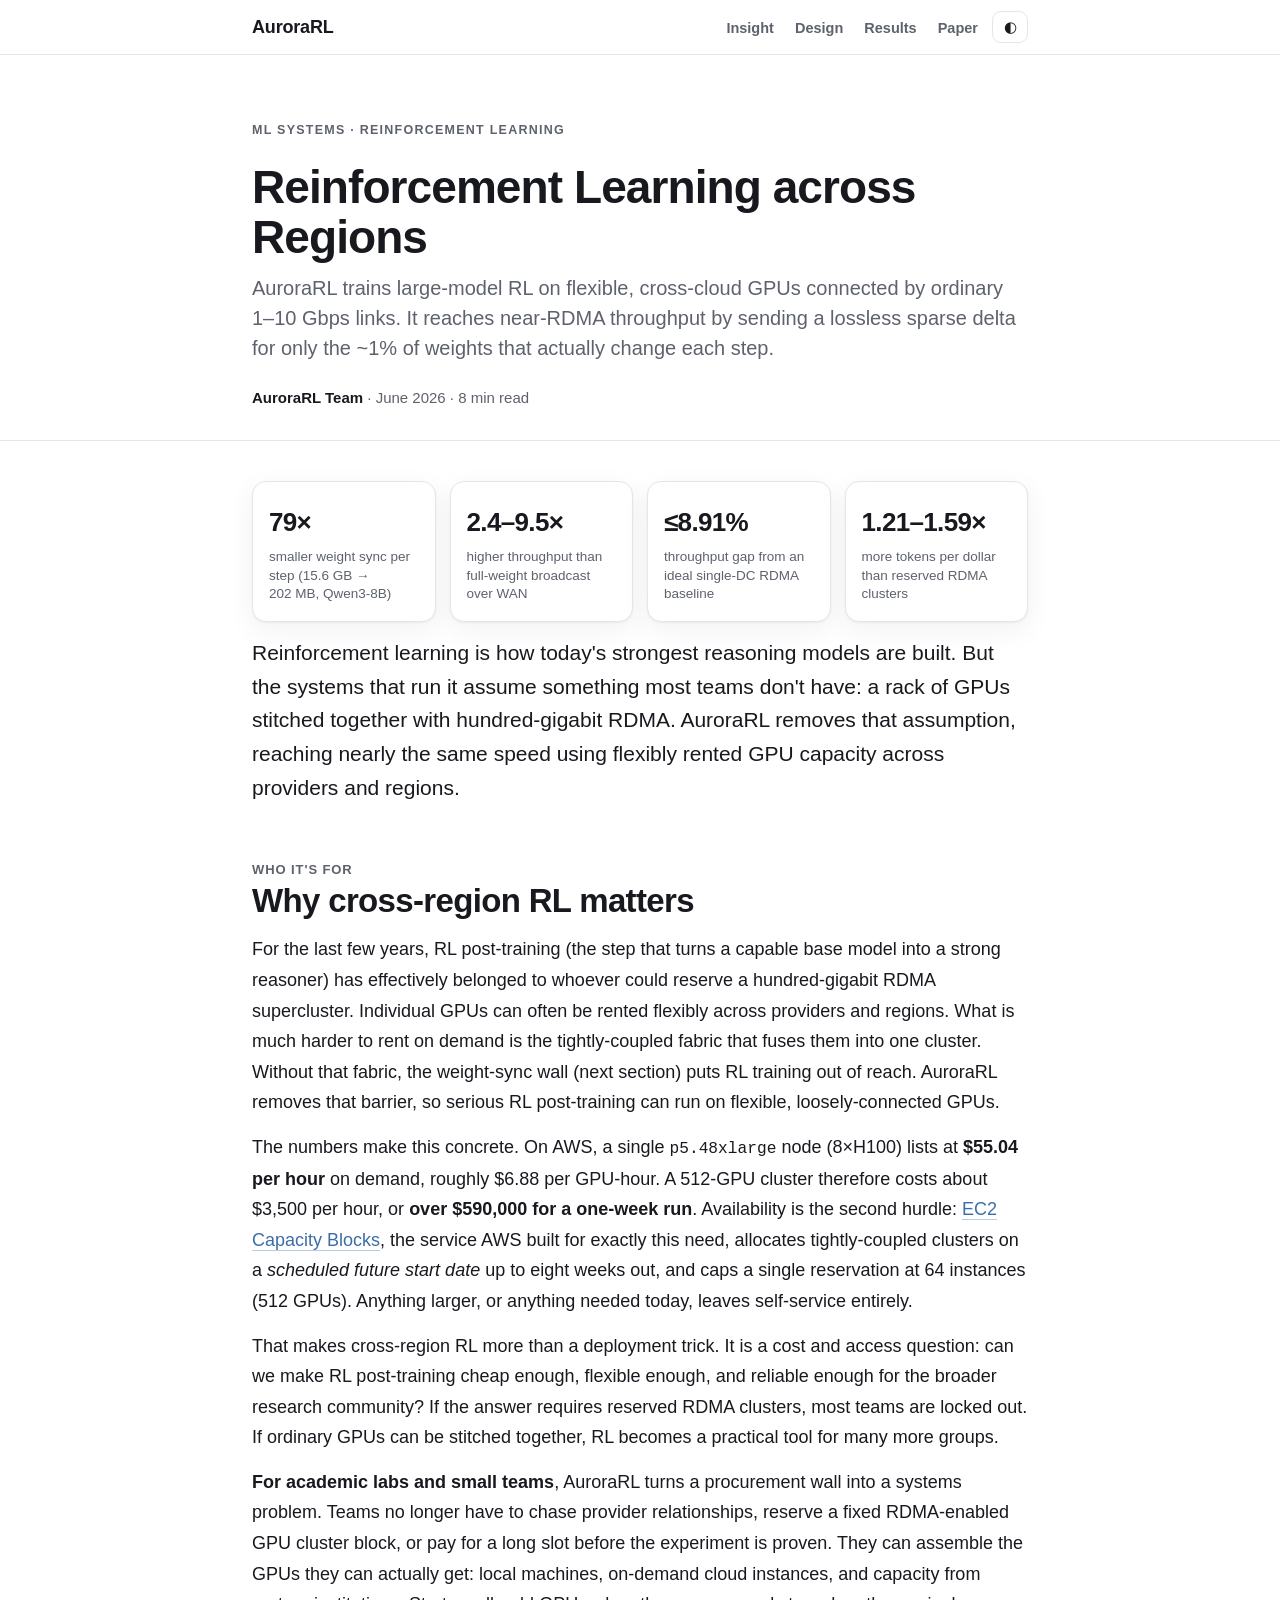
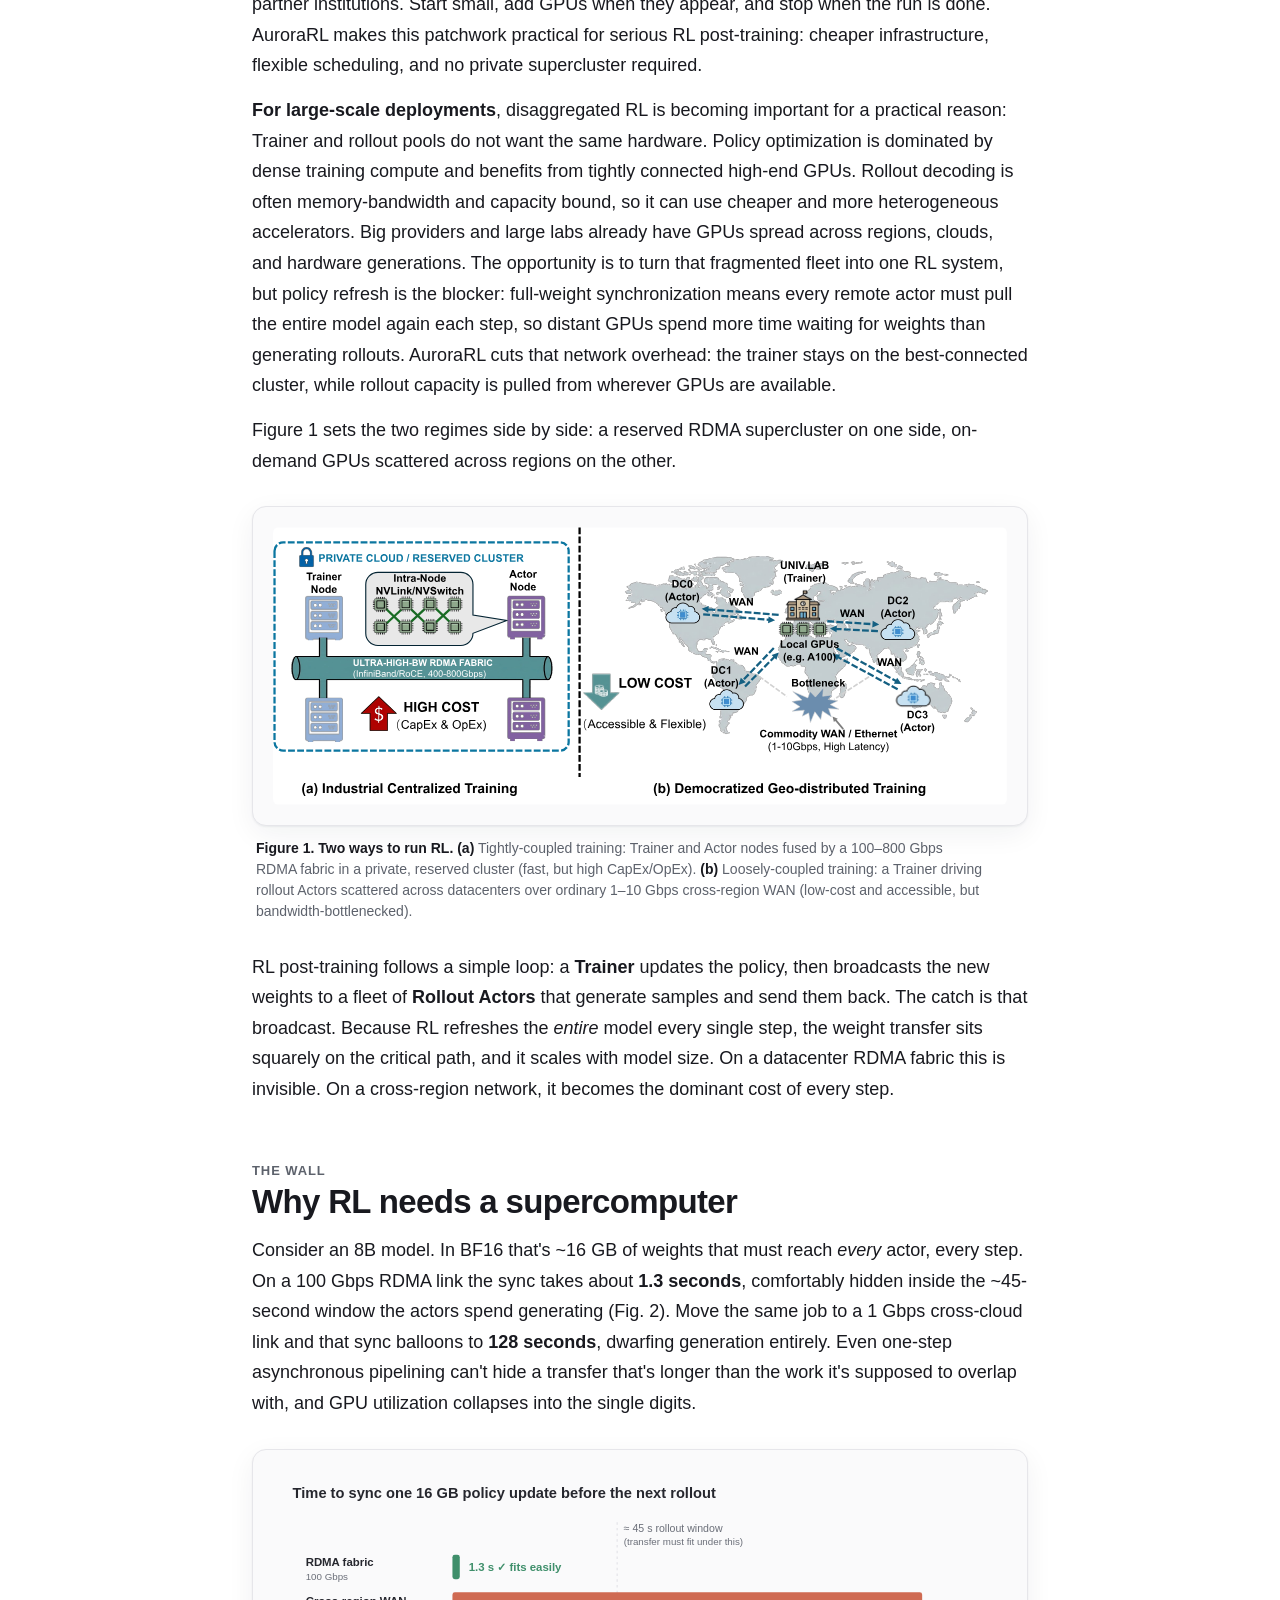
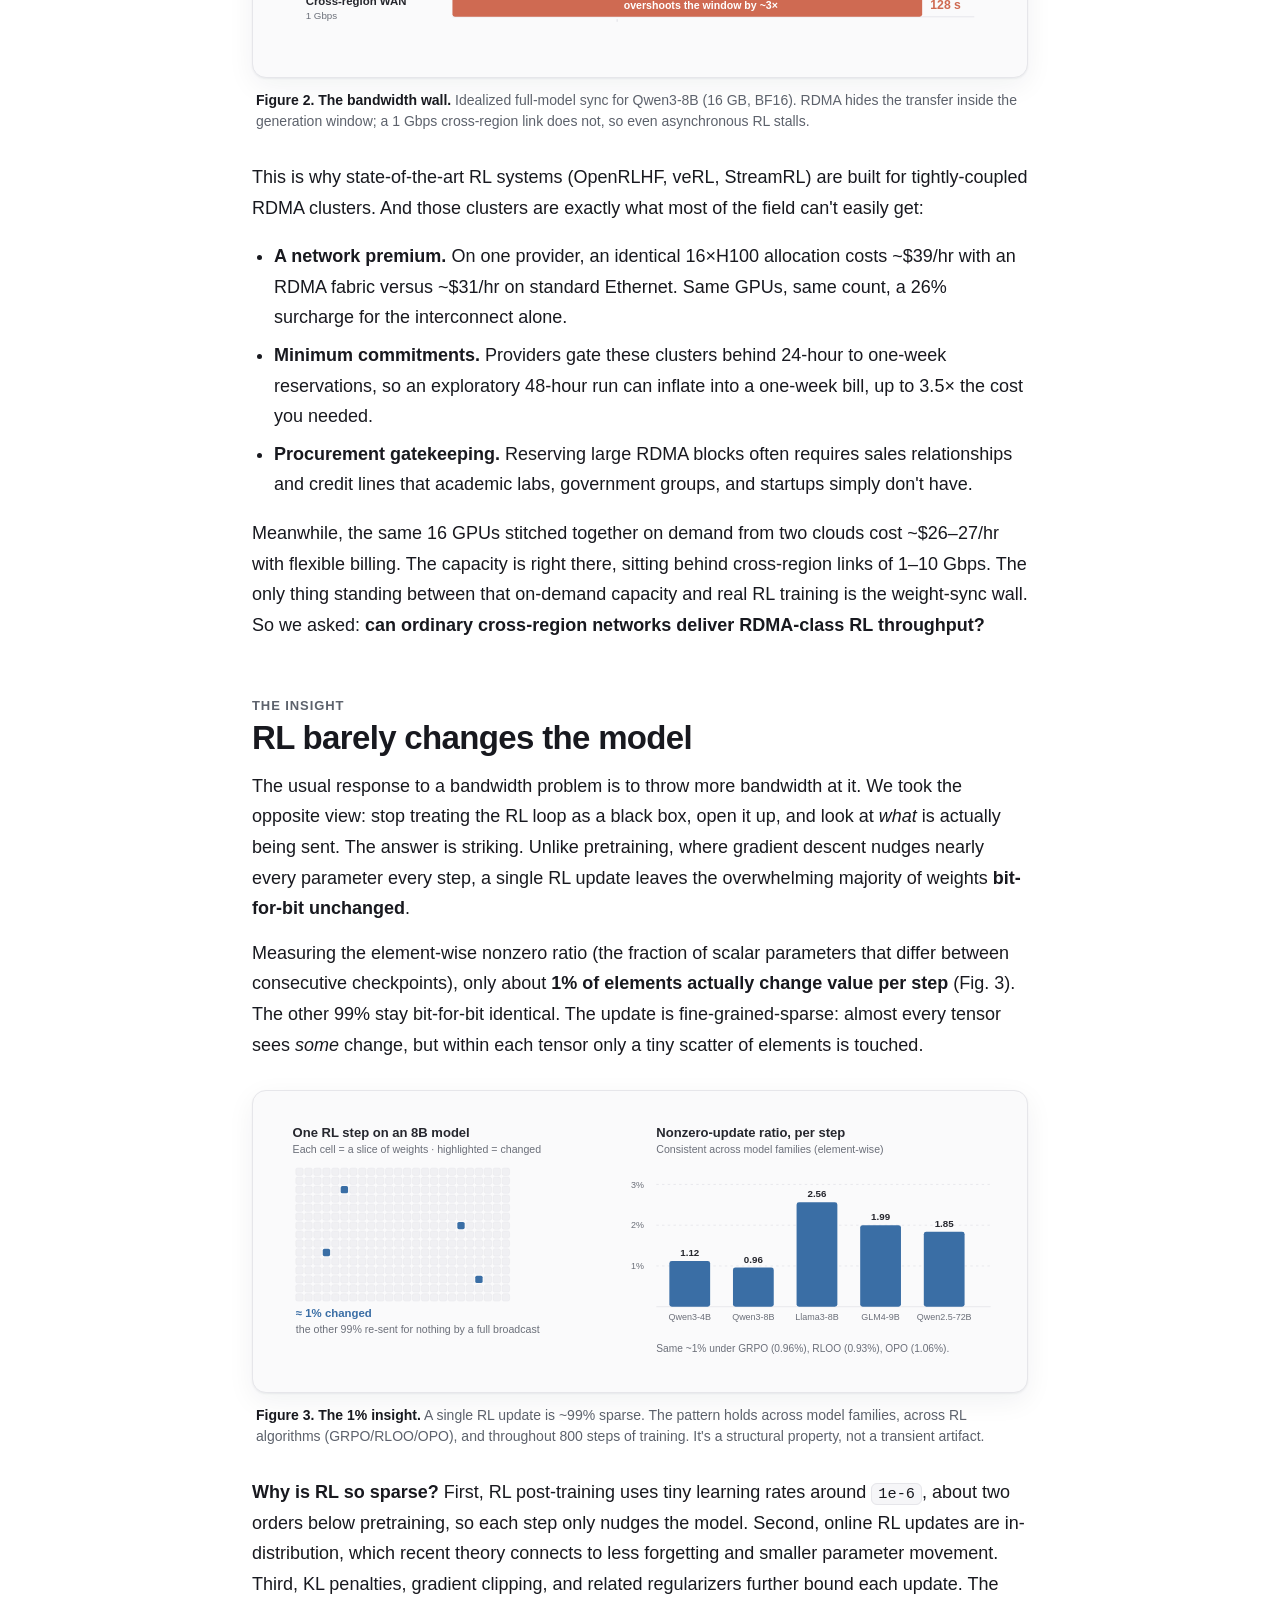
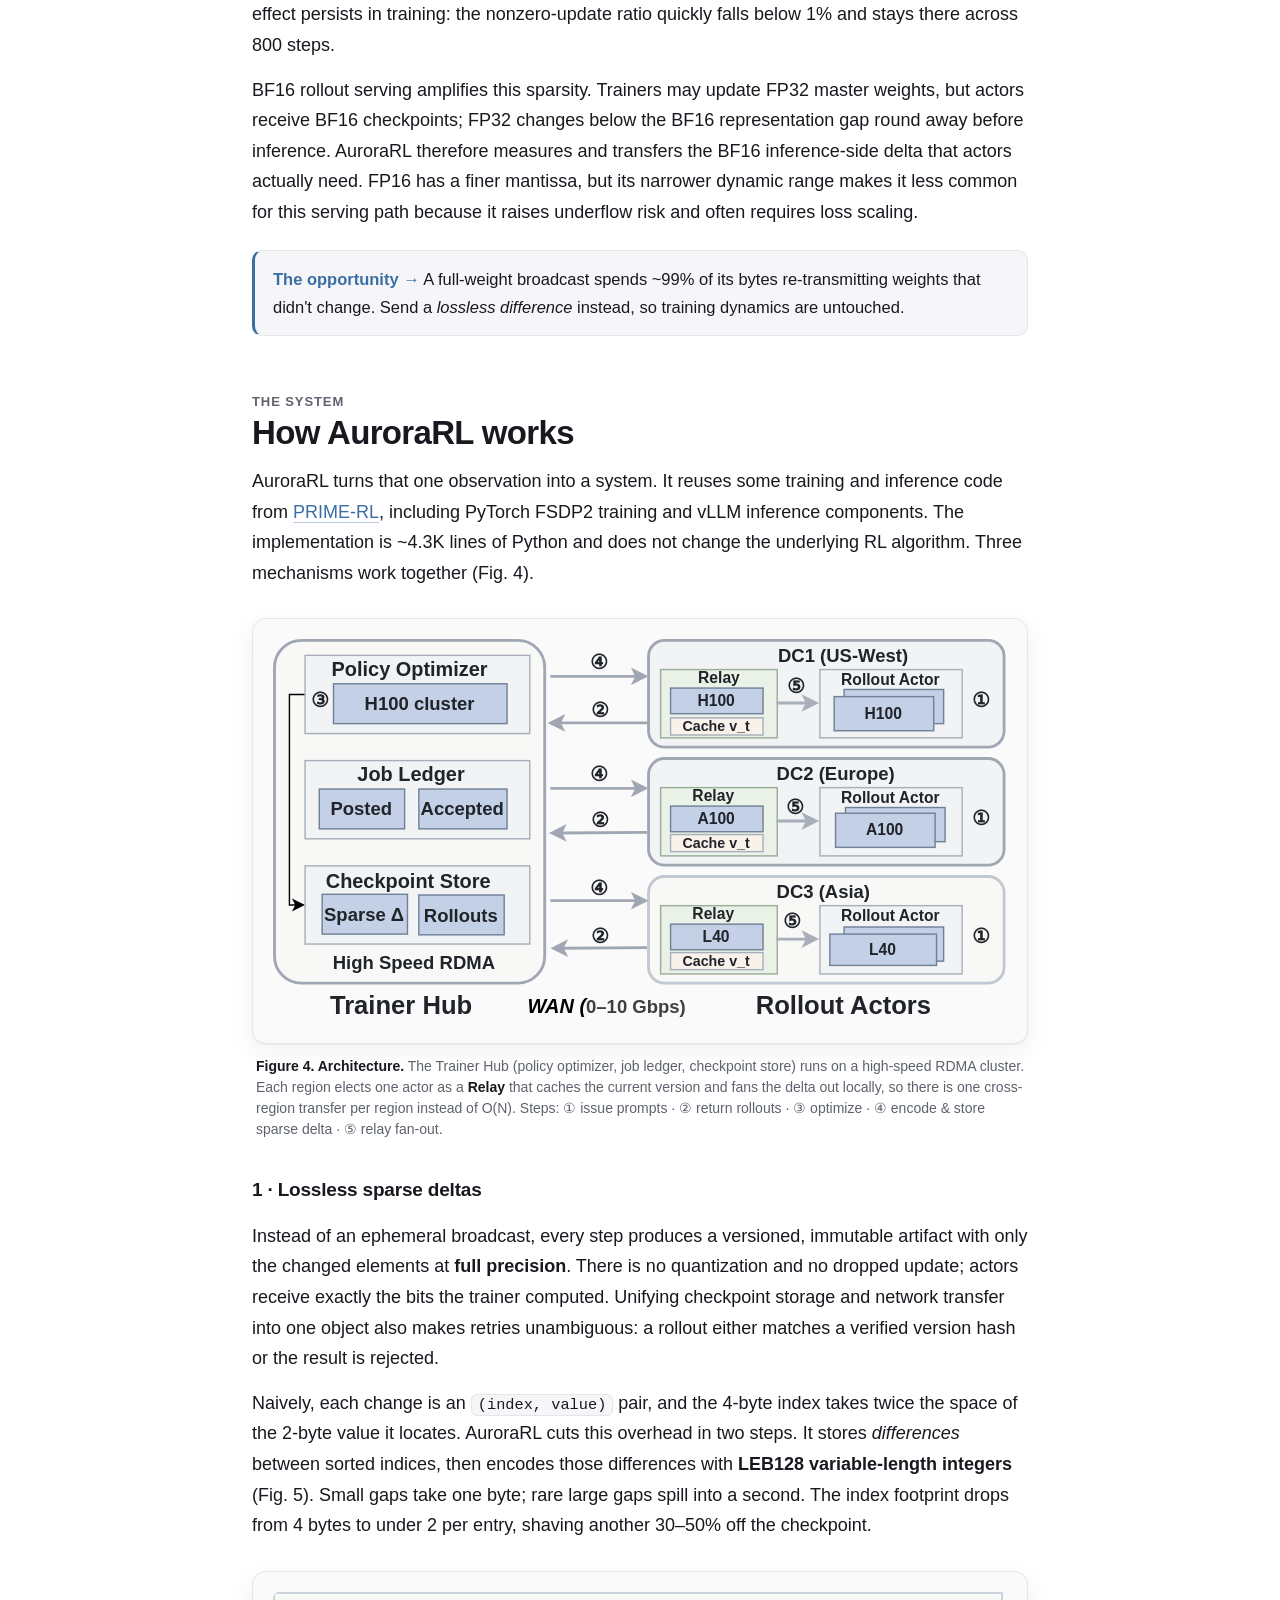
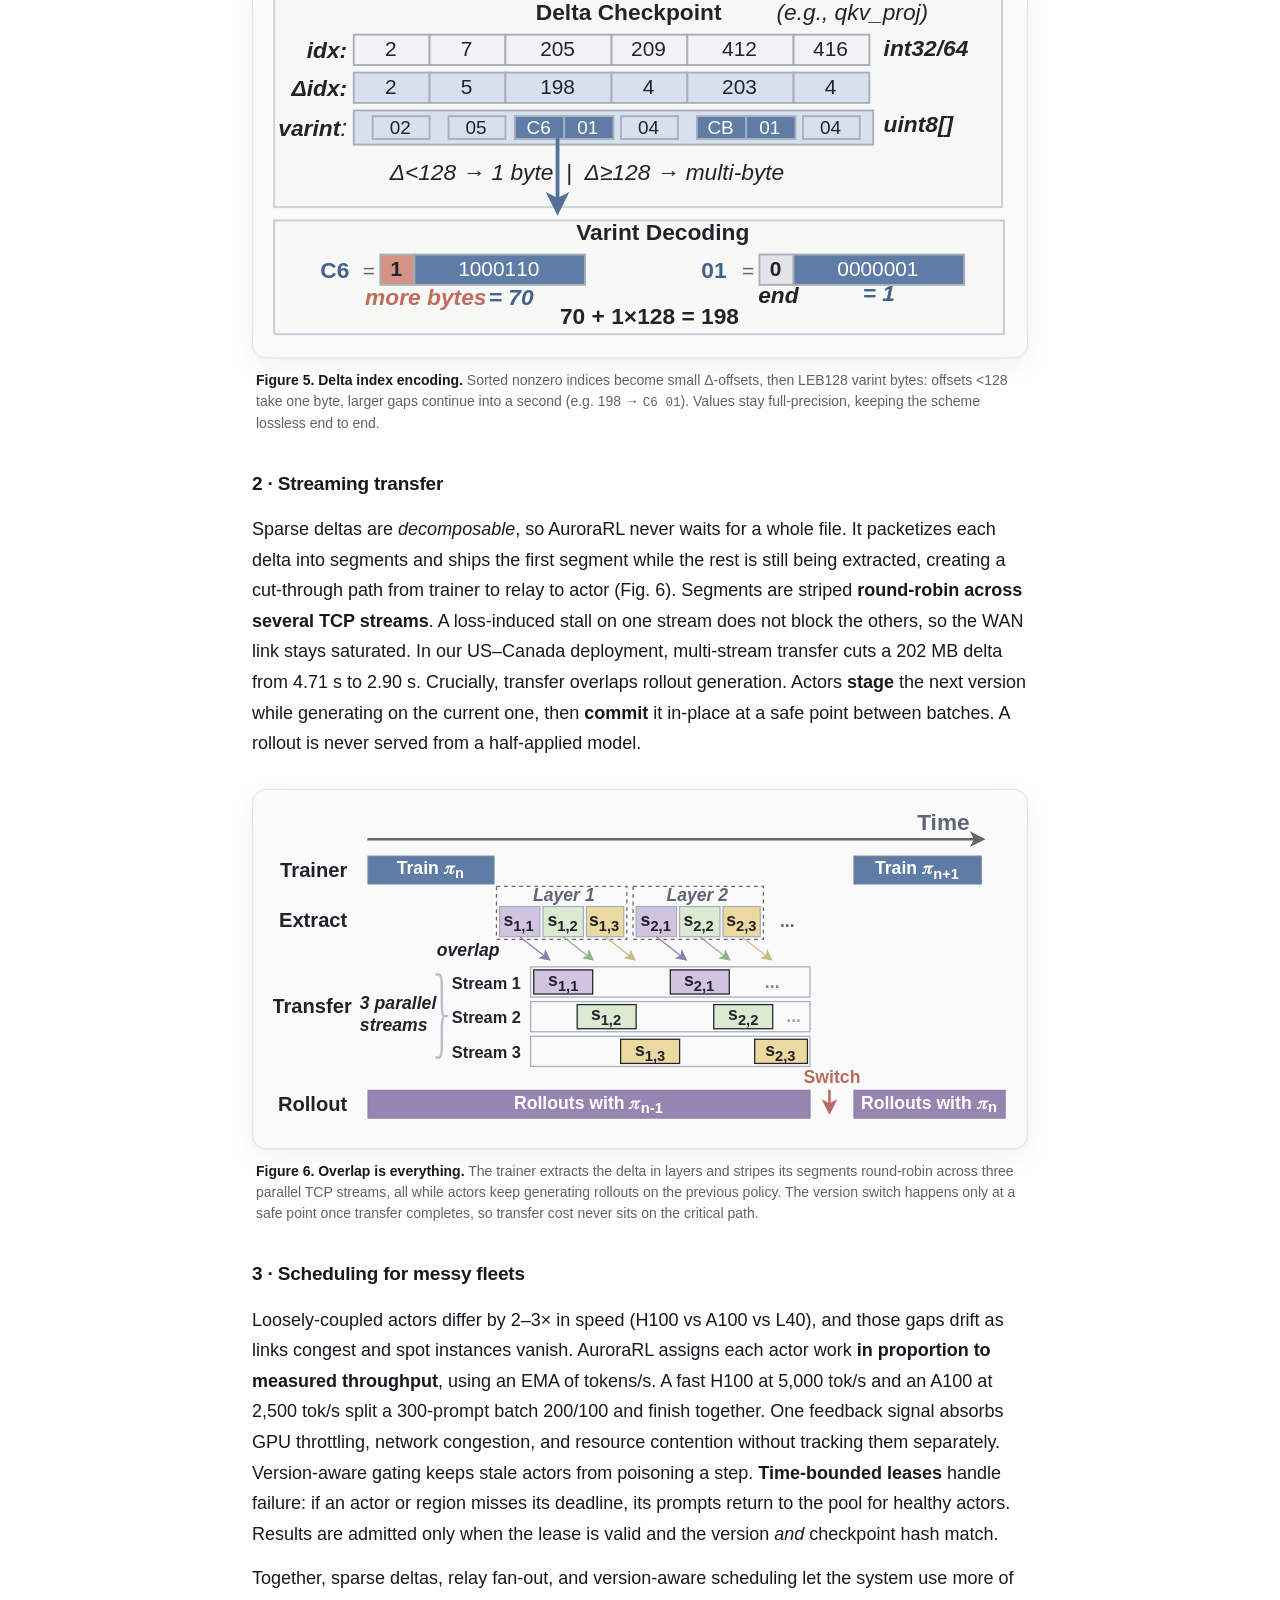
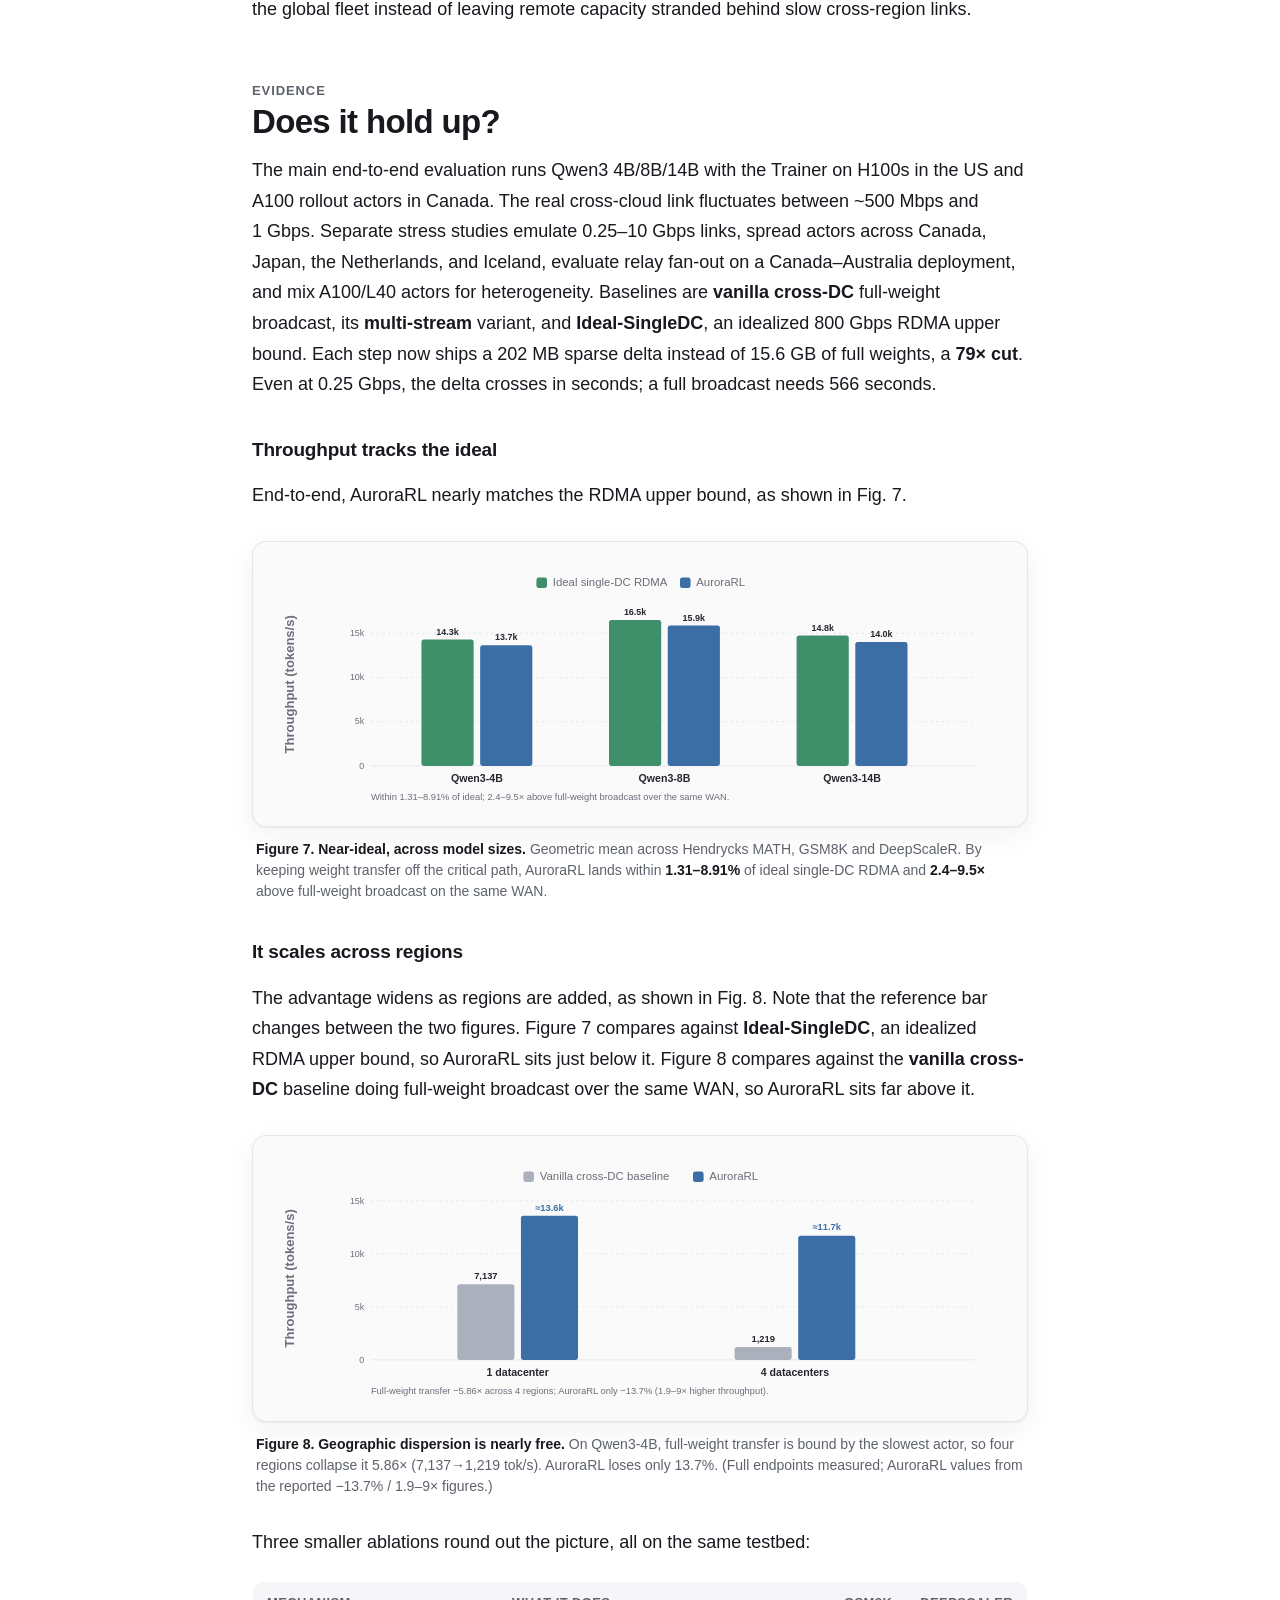
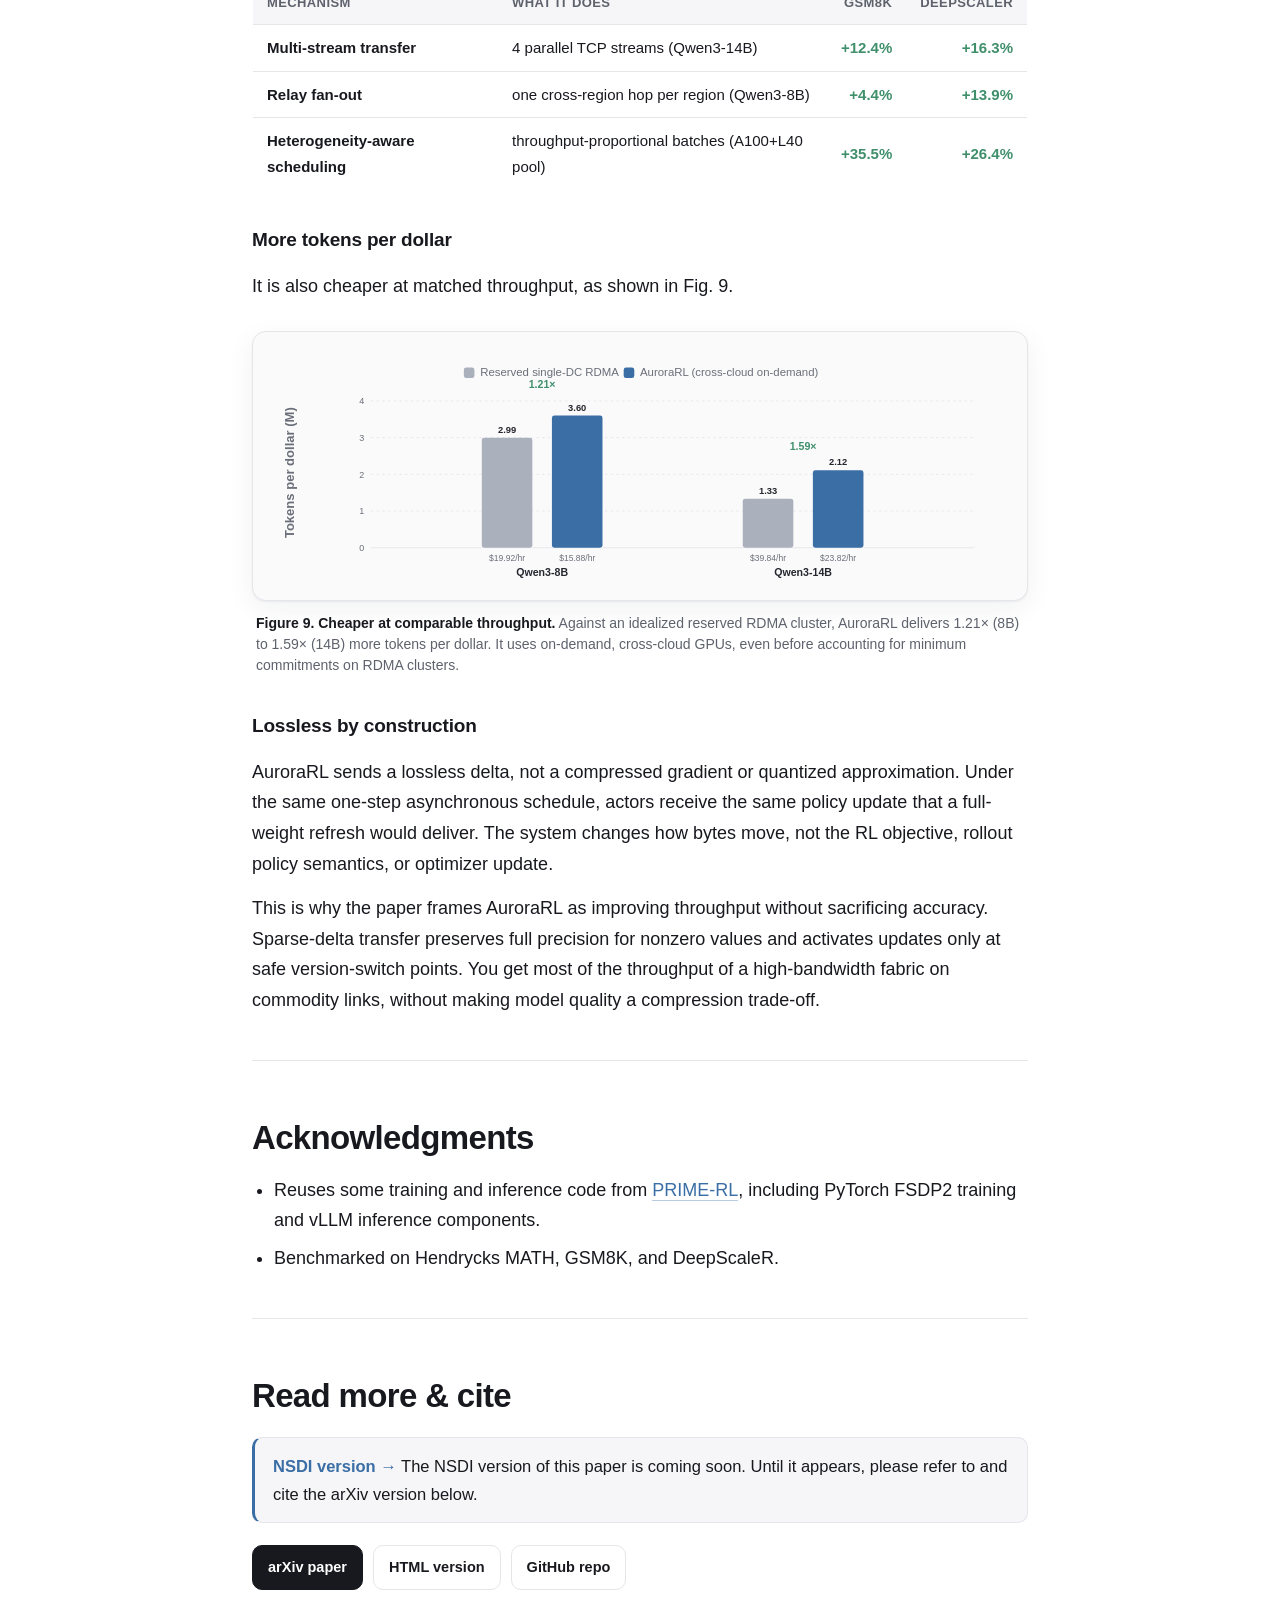
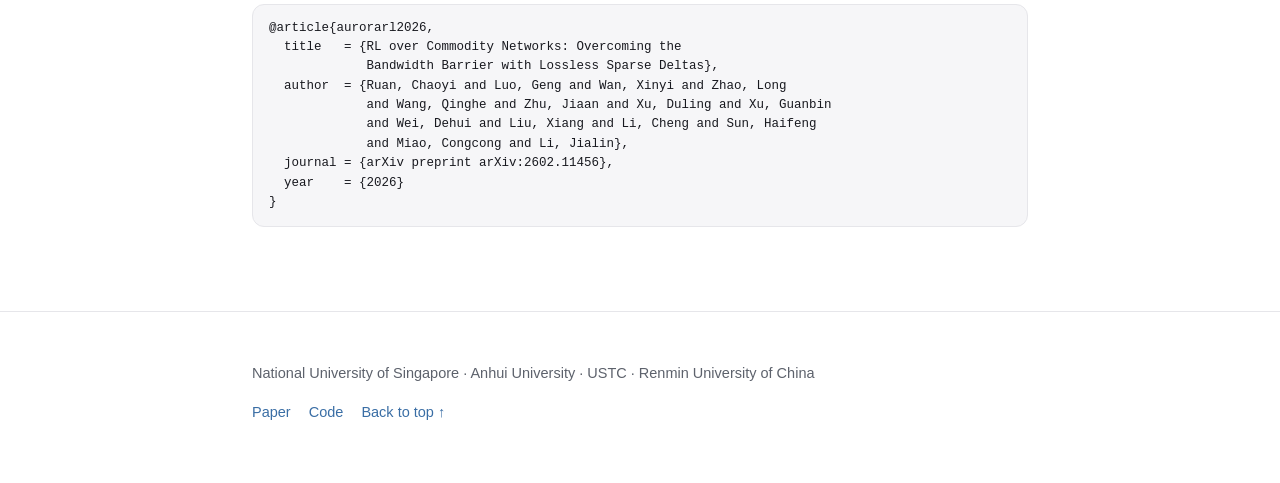
==== commit 54b2119a: "Clarify RDMA pricing configs, fix Fig 3 label overlap and clipping, soften 'dwarfs', note Fig 7/8 ba" ====
--- a/index.html
+++ b/index.html
@@ -107,7 +107,7 @@
   <p>This is why state-of-the-art RL systems (OpenRLHF, veRL, StreamRL) are built for tightly-coupled RDMA clusters. And those clusters are exactly what most of the field can't easily get:</p>
 
   <ul>
-    <li><strong>A network premium.</strong> RDMA-connected nodes cost more than plain Ethernet: ~$39/hr vs ~$31/hr for 16×H100 on one provider, a 26% surcharge for the fabric alone.</li>
+    <li><strong>A network premium.</strong> On one provider, an identical 16×H100 allocation costs ~$39/hr with an RDMA fabric versus ~$31/hr on standard Ethernet. Same GPUs, same count, a 26% surcharge for the interconnect alone.</li>
     <li><strong>Minimum commitments.</strong> Providers gate these clusters behind 24-hour to one-week reservations, so an exploratory 48-hour run can inflate into a one-week bill, up to 3.5× the cost you needed.</li>
     <li><strong>Procurement gatekeeping.</strong> Reserving large RDMA blocks often requires sales relationships and credit lines that academic labs, government groups, and startups simply don't have.</li>
   </ul>
@@ -134,7 +134,7 @@
         <g id="grid"></g>
         <script type="application/json" id="gridmeta">{"cols":24,"rows":15,"x":28,"y":70,"step":11,"size":9,"hot":[53,162,219,308]}</script>
         <text x="28" y="252" class="delta" font-size="14" font-weight="700">≈ 1% changed</text>
-        <text x="120" y="252" class="f-mut" font-size="13">the other 99% re-sent for nothing by a full broadcast</text>
+        <text x="28" y="272" class="f-mut" font-size="13">the other 99% re-sent for nothing by a full broadcast</text>
 
         <!-- RIGHT: nonzero ratio bars -->
         <text x="470" y="32" class="f-text" font-size="16" font-weight="700">Nonzero-update ratio, per step</text>
@@ -162,7 +162,7 @@
         <text x="667" y="256" class="f-mut" font-size="11" text-anchor="middle">Llama3-8B</text>
         <text x="745" y="256" class="f-mut" font-size="11" text-anchor="middle">GLM4-9B</text>
         <text x="823" y="256" class="f-mut" font-size="11" text-anchor="middle">Qwen2.5-72B</text>
-        <text x="470" y="296" class="f-mut" font-size="12.5">Same ~1% under GRPO (0.96%), RLOO (0.93%), OPO (1.06%); stable below 1% across 800 steps.</text>
+        <text x="470" y="296" class="f-mut" font-size="12.5">Same ~1% under GRPO (0.96%), RLOO (0.93%), OPO (1.06%).</text>
       </svg>
     </div>
     <figcaption><b>Figure 3. The 1% insight.</b> A single RL update is ~99% sparse. The pattern holds across model families, across RL algorithms (GRPO/RLOO/OPO), and throughout 800 steps of training. It's a structural property, not a transient artifact.</figcaption>
@@ -188,7 +188,7 @@
 
   <h3>1 · Lossless sparse deltas</h3>
   <p>Instead of an ephemeral broadcast, every step produces a versioned, immutable artifact with only the changed elements at <strong>full precision</strong>. There is no quantization and no dropped update; actors receive exactly the bits the trainer computed. Unifying checkpoint storage and network transfer into one object also makes retries unambiguous: a rollout either matches a verified version hash or the result is rejected.</p>
-  <p>Naively, each change is an <code>(index, value)</code> pair, and the 4-byte index dwarfs the 2-byte value. AuroraRL cuts this overhead in two steps. It stores <em>differences</em> between sorted indices, then encodes those differences with <strong>LEB128 variable-length integers</strong> (Fig. 5). Small gaps take one byte; rare large gaps spill into a second. The index footprint drops from 4 bytes to under 2 per entry, shaving another 30–50% off the checkpoint.</p>
+  <p>Naively, each change is an <code>(index, value)</code> pair, and the 4-byte index takes twice the space of the 2-byte value it locates. AuroraRL cuts this overhead in two steps. It stores <em>differences</em> between sorted indices, then encodes those differences with <strong>LEB128 variable-length integers</strong> (Fig. 5). Small gaps take one byte; rare large gaps spill into a second. The index footprint drops from 4 bytes to under 2 per entry, shaving another 30–50% off the checkpoint.</p>
 
   <figure class="bleed">
     <div class="figbox paper">
@@ -243,7 +243,7 @@
   </figure>
 
   <h3>It scales across regions</h3>
-  <p>The advantage widens as regions are added, as shown in Fig. 8.</p>
+  <p>The advantage widens as regions are added, as shown in Fig. 8. Note that the reference bar changes between the two figures. Figure 7 compares against <b>Ideal-SingleDC</b>, an idealized RDMA upper bound, so AuroraRL sits just below it. Figure 8 compares against the <b>vanilla cross-DC</b> baseline doing full-weight broadcast over the same WAN, so AuroraRL sits far above it.</p>
   <figure class="bleed">
     <div class="figbox">
       <svg viewBox="0 0 900 300" role="img" aria-label="Grouped bars: across 1 versus 4 datacenters, the vanilla cross-DC baseline’s throughput collapses from 7137 to 1219 tokens per second while AuroraRL stays near 13k.">
